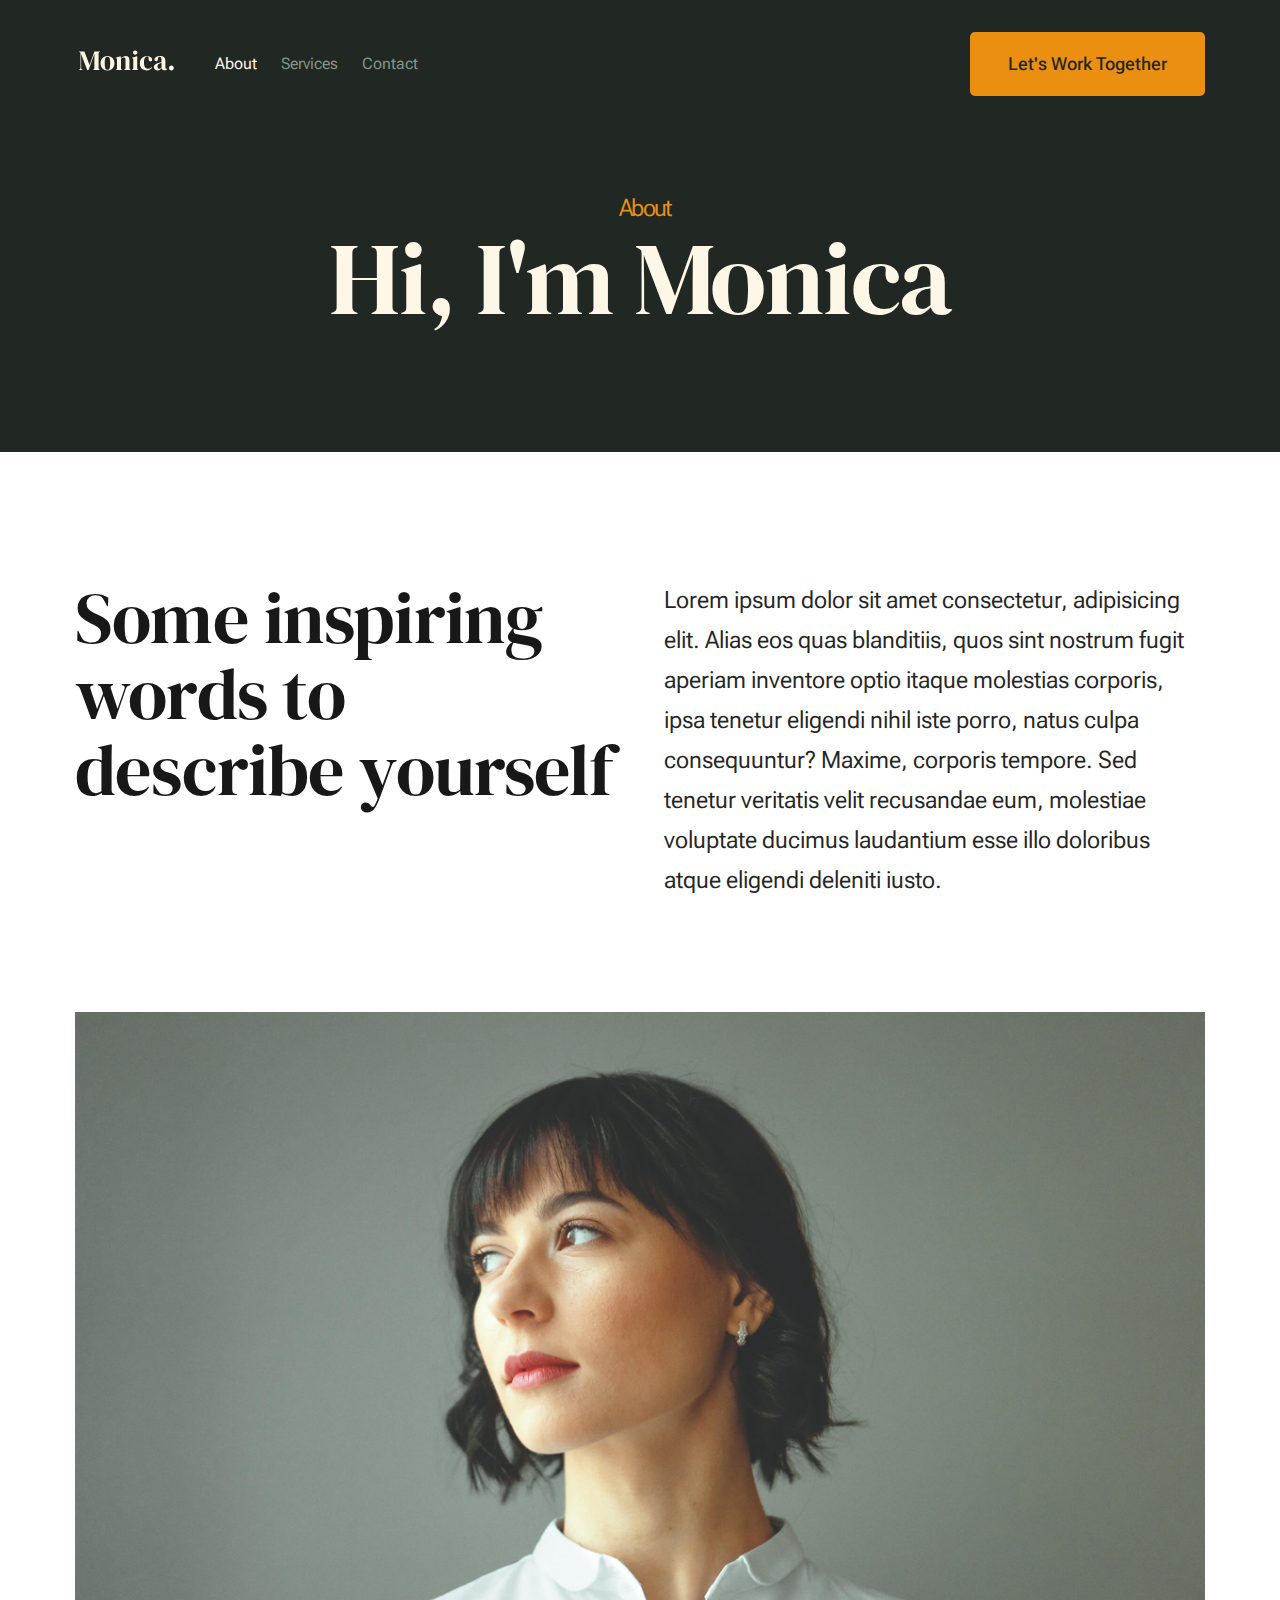
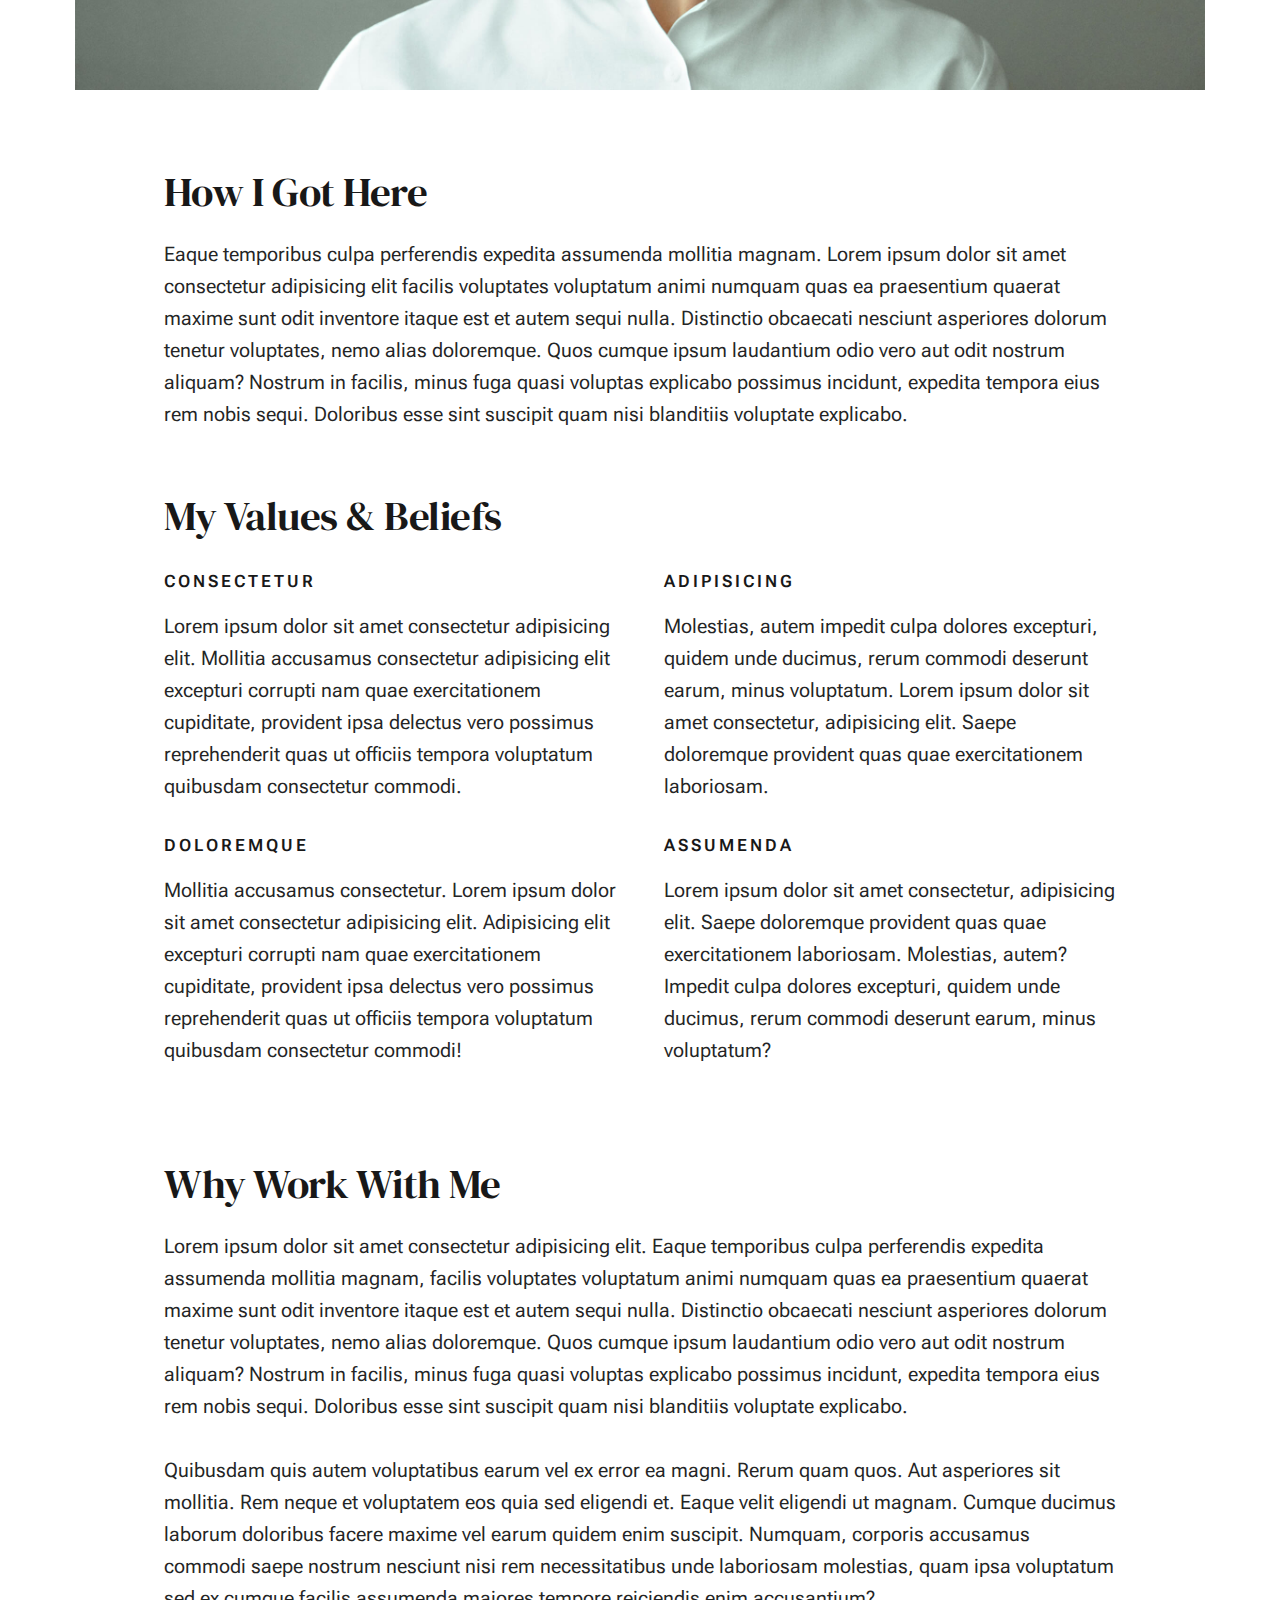
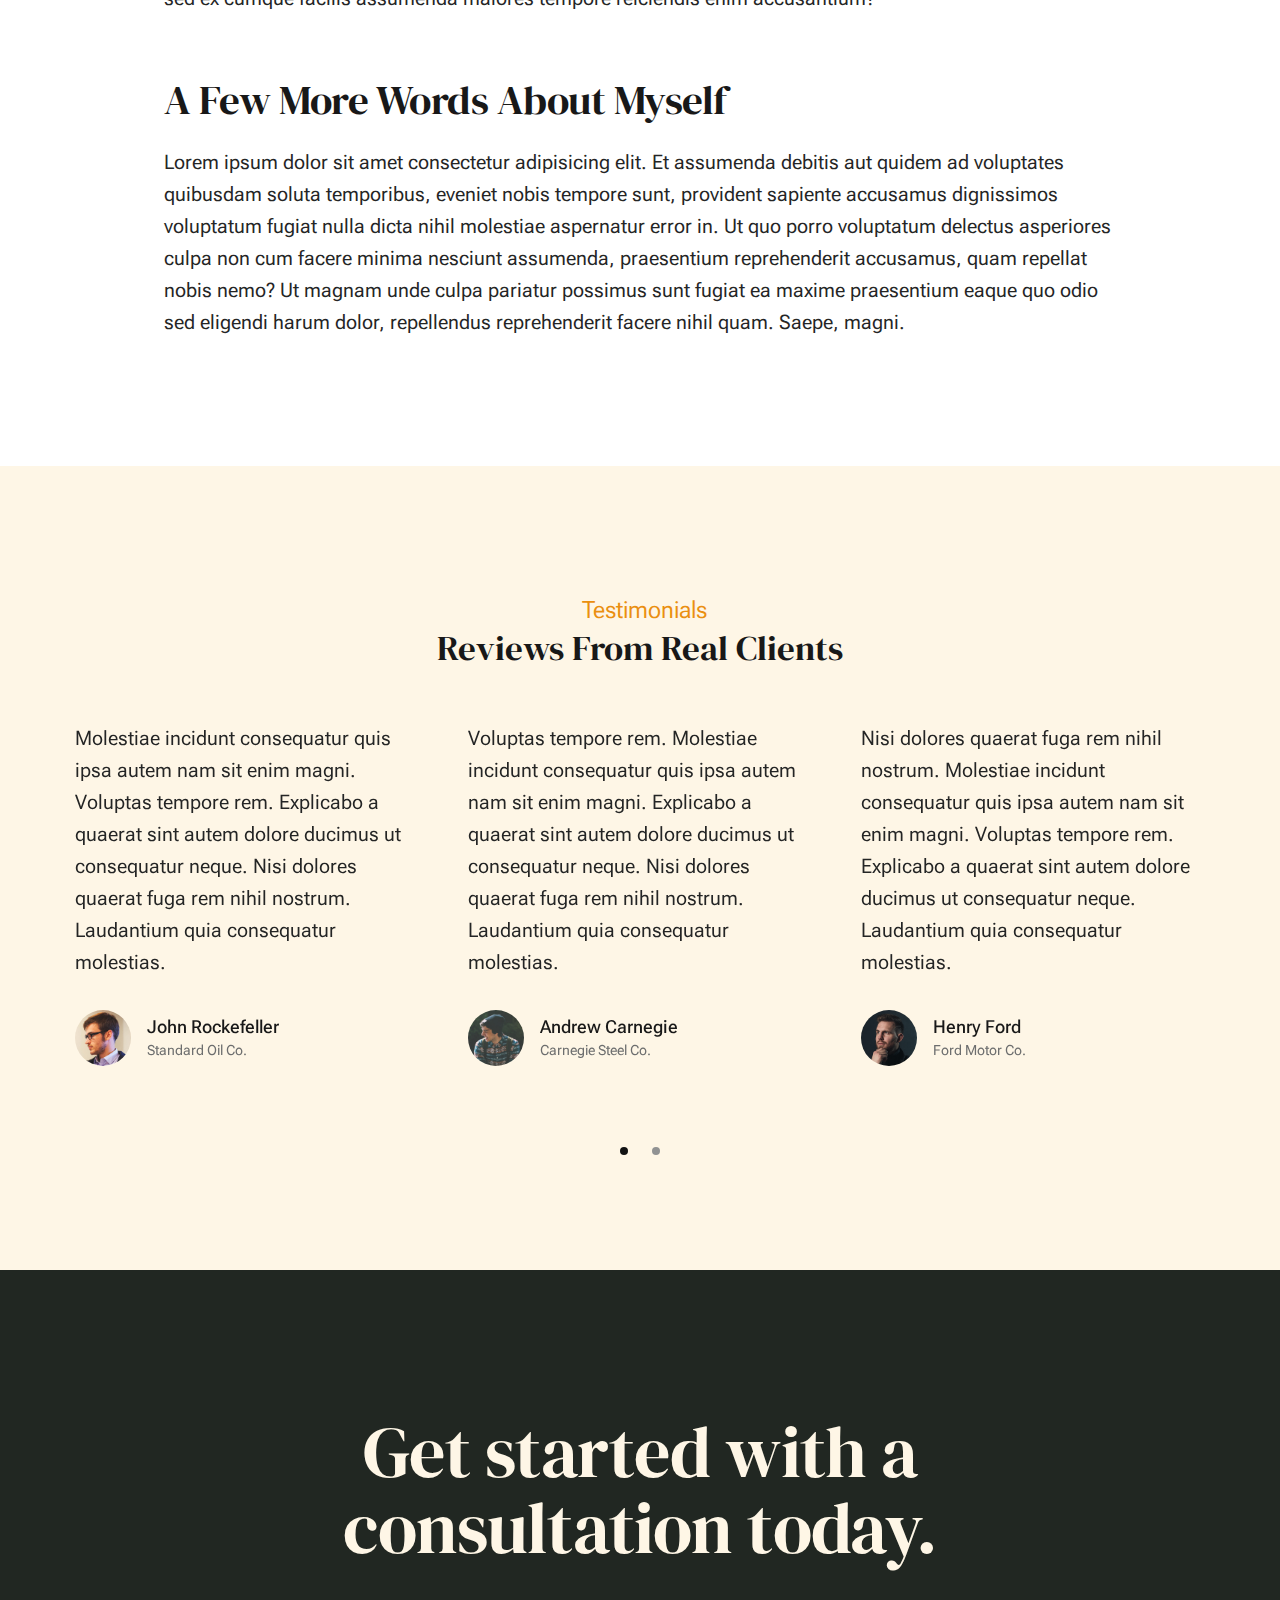
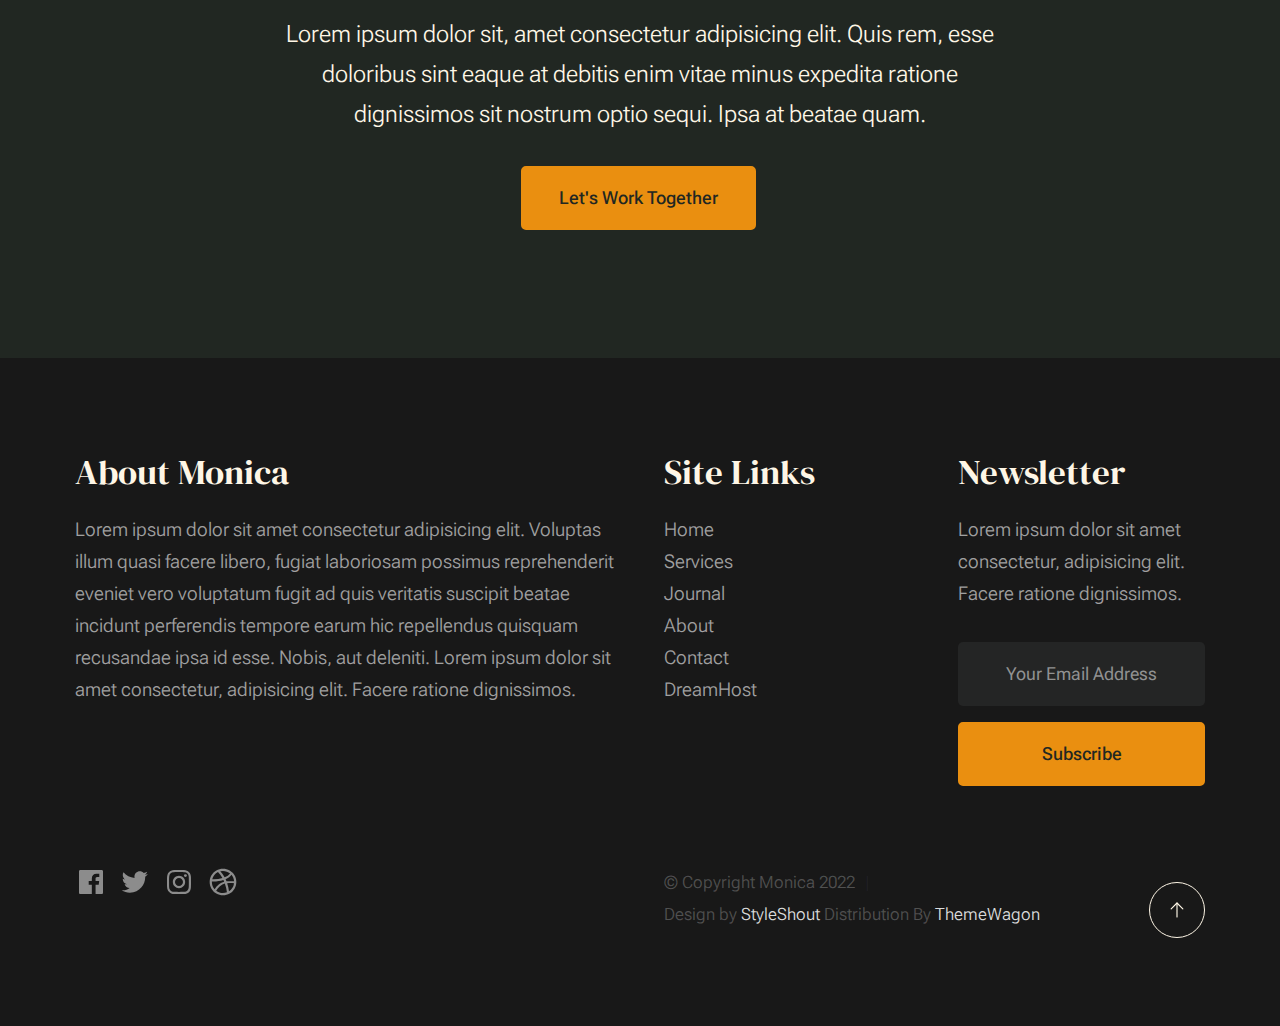
==== about.html @ 3db9b12f "first commit" ====
<!DOCTYPE html>
<html lang="en" class="no-js" >
<head>

    <!--- basic page needs
    ================================================== -->
    <meta charset="utf-8">
    <meta name="viewport" content="width=device-width, initial-scale=1">
    <title>About - Monica</title>

    <script>
        document.documentElement.classList.remove('no-js');
        document.documentElement.classList.add('js');
    </script>

    <!-- CSS
    ================================================== -->
    <link rel="stylesheet" href="css/vendor.css">
    <link rel="stylesheet" href="css/styles.css">

    <!-- favicons
    ================================================== -->
    <link rel="apple-touch-icon" sizes="180x180" href="apple-touch-icon.png">
    <link rel="icon" type="image/png" sizes="32x32" href="favicon-32x32.png">
    <link rel="icon" type="image/png" sizes="16x16" href="favicon-16x16.png">
    <link rel="manifest" href="site.webmanifest">

</head>


<body id="top">


    <!-- preloader
    ================================================== -->
    <div id="preloader">
        <div id="loader" class="dots-fade">
            <div></div>
            <div></div>
            <div></div>
        </div>
    </div>


    <!-- page wrap
    ================================================== -->
    <div id="page" class="s-pagewrap">


        <!-- # site header 
        ================================================== -->
        <header class="s-header">

            <div class="row s-header__inner width-sixteen-col">

                <div class="s-header__block">
                    <div class="s-header__logo">
                        <a class="logo" href="index.html">
                            <img src="images/logo.svg" alt="Homepage">
                        </a>
                    </div>

                    <a class="s-header__menu-toggle" href="#0"><span>Menu</span></a>
                </div> <!-- end s-header__block -->

                <nav class="s-header__nav">
    
                    <ul class="s-header__menu-links">
                        <li class="current"><a href="about.html">About</a></li>
                        <li><a href="services.html">Services</a></li>
                        <!-- <li><a href="blog.html">Journal</a></li> -->
                        <li><a href="contact.html">Contact</a></li>
                    </ul> <!-- s-header__menu-links -->

                    <div class="s-header__contact">
                        <a href="contact.html" class="btn btn--primary s-header__contact-btn">Let's Work Together</a>                        
                    </div> <!-- s-header__contact -->
    
                </nav> <!-- end s-header__nav -->

            </div> <!-- end s-header__inner -->

        </header> <!-- end s-header -->


        <!-- # site main content
        ================================================== -->
        <section id="content" class="s-content">

               <section class="s-pageheader pageheader">
                    <div class="row">
                        <div class="column xl-12">
                            <h1 class="page-title">
                                <span class="page-title__small-type text-pretitle">About</span>
                                Hi, I'm Monica
                            </h1>
                            
                        </div>
                    </div>
               </section> <!-- end pageheader --> 

               <section class="s-pagecontent pagecontent">

                    <div class="row pageintro">
                        <div class="column xl-6 lg-12">
                            <h2 class="text-display-title">Some inspiring words to describe yourself</h2>
                        </div>
                        <div class="column xl-6 lg-12 u-flexitem-x-right">
                            <p class="lead">
                            Lorem ipsum dolor sit amet consectetur, adipisicing elit. Alias eos quas blanditiis, quos sint nostrum fugit aperiam 
                            inventore optio itaque molestias corporis, ipsa tenetur eligendi nihil iste porro, natus culpa consequuntur? Maxime, 
                            corporis tempore. Sed tenetur veritatis velit recusandae eum, molestiae voluptate ducimus laudantium esse illo 
                            doloribus atque eligendi deleniti iusto. 
                            </p>
                        </div>                       
                    </div> <!-- end pageintro -->   
                    
                    <div class="row pagemedia">
                        <d class="column xl-12">
                            <figure class="page-media">                                
                                <img src="images/thumbs/about/about-1200.jpg" 
                                     srcset="images/thumbs/about/about-2400.jpg 2400w, 
                                             images/thumbs/about/about-1200.jpg 1200w, 
                                             images/thumbs/about/about-600.jpg 600w" sizes="(max-width: 2400px) 100vw, 2400px" alt="">
                            </figure>
                        </d>
                    </div> <!-- end pagemedia -->

                    <div class="row width-narrower pagemain">
                        <div class="column xl-12"> 

                            <h2>How I Got Here</h2>
                            <p>
                            Eaque temporibus culpa perferendis expedita assumenda mollitia magnam. Lorem ipsum dolor sit amet consectetur adipisicing elit
                            facilis voluptates voluptatum animi numquam quas ea praesentium quaerat maxime sunt odit inventore itaque est et autem sequi nulla. 
                            Distinctio obcaecati nesciunt asperiores dolorum tenetur voluptates, nemo alias doloremque. Quos cumque ipsum laudantium odio vero 
                            aut odit nostrum aliquam? Nostrum in facilis, minus fuga quasi voluptas explicabo possimus incidunt, expedita tempora eius rem nobis sequi. 
                            Doloribus esse sint suscipit quam nisi blanditiis voluptate explicabo.
                            </p>

                            <h2 class="u-add-bottom">My Values & Beliefs</h2>

                            <div class="grid-list-items list-items">
                                <div class="grid-list-items__item list-items__item u-remove-bottom">
                                    <div class="list-items__item-header">
                                        <h6 class="list-items__item-small-title">Consectetur</h6>
                                    </div>
                                    <p>
                                    Lorem ipsum dolor sit amet consectetur adipisicing elit. Mollitia accusamus consectetur adipisicing elit excepturi corrupti 
                                    nam quae exercitationem cupiditate, provident ipsa delectus vero possimus reprehenderit quas ut officiis tempora voluptatum 
                                    quibusdam consectetur commodi.
                                    </p>
                                </div>
                                <div class="grid-list-items__item list-items__item u-remove-bottom">
                                    <div class="list-items__item-header">
                                        <h6 class="list-items__item-small-title">Adipisicing</h6>
                                    </div>
                                    <p> 
                                    Molestias, autem impedit culpa dolores excepturi, quidem unde ducimus, rerum commodi deserunt earum, minus voluptatum.
                                    Lorem ipsum dolor sit amet consectetur, adipisicing elit. Saepe doloremque provident quas quae exercitationem laboriosam.
                                    </p>
                                </div>
                                <div class="grid-list-items__item list-items__item u-remove-bottom">
                                    <div class="list-items__item-header">
                                        <h6 class="list-items__item-small-title">Doloremque</h6>
                                    </div>
                                    <p>
                                    Mollitia accusamus consectetur. Lorem ipsum dolor sit amet consectetur adipisicing elit. Adipisicing elit excepturi corrupti 
                                    nam quae exercitationem cupiditate, provident ipsa delectus vero possimus reprehenderit quas ut officiis tempora voluptatum 
                                    quibusdam consectetur commodi!
                                    </p>
                                </div>
                                <div class="grid-list-items__item list-items__item u-remove-bottom">
                                    <div class="list-items__item-header">
                                        <h6 class="list-items__item-small-title">Assumenda</h6>
                                    </div>
                                    <p>
                                    Lorem ipsum dolor sit amet consectetur, adipisicing elit. Saepe doloremque provident quas quae exercitationem laboriosam. 
                                    Molestias, autem? Impedit culpa dolores excepturi, quidem unde ducimus, rerum commodi deserunt earum, minus voluptatum?
                                    </p>
                                </div>
                            </div> <!--grid-list-items -->

                            <h2>Why Work With Me</h2>
                            <p>
                            Lorem ipsum dolor sit amet consectetur adipisicing elit. Eaque temporibus culpa perferendis expedita assumenda mollitia magnam, 
                            facilis voluptates voluptatum animi numquam quas ea praesentium quaerat maxime sunt odit inventore itaque est et autem sequi nulla. 
                            Distinctio obcaecati nesciunt asperiores dolorum tenetur voluptates, nemo alias doloremque. Quos cumque ipsum laudantium odio vero aut 
                            odit nostrum aliquam? Nostrum in facilis, minus fuga quasi voluptas explicabo possimus incidunt, expedita tempora eius rem nobis sequi. 
                            Doloribus esse sint suscipit quam nisi blanditiis voluptate explicabo.
                            </p>

                            <p>
                            Quibusdam quis autem voluptatibus earum vel ex error ea magni. Rerum quam quos. Aut asperiores sit mollitia. Rem neque et voluptatem 
                            eos quia sed eligendi et. Eaque velit eligendi ut magnam. Cumque ducimus laborum doloribus facere maxime vel earum quidem enim suscipit. 
                            Numquam, corporis accusamus commodi saepe nostrum nesciunt nisi rem necessitatibus unde laboriosam molestias, quam ipsa voluptatum sed 
                            ex cumque facilis assumenda maiores tempore reiciendis enim accusantium?
                            </p>                   

                            <h2>A Few More Words About Myself</h2>
                            <p>
                            Lorem ipsum dolor sit amet consectetur adipisicing elit. Et assumenda debitis aut quidem ad voluptates quibusdam soluta temporibus, 
                            eveniet nobis tempore sunt, provident sapiente accusamus dignissimos voluptatum fugiat nulla dicta nihil molestiae aspernatur error in. 
                            Ut quo porro voluptatum delectus asperiores culpa non cum facere minima nesciunt assumenda, praesentium reprehenderit accusamus, quam 
                            repellat nobis nemo? Ut magnam unde culpa pariatur possimus sunt fugiat ea maxime praesentium eaque quo odio sed eligendi harum dolor, 
                            repellendus reprehenderit facere nihil quam. Saepe, magni.
                            </p>

                        </div> <!-- end grid-block-->
                    </div> <!-- end pagemain -->

               </section> <!-- pagecontent -->

               <section class="s-testimonials">

                    <div class="s-testimonials__header row row-x-center text-center">
                        <div class="column xl-8 lg-12">
        
                            <p class="text-pretitle">
                            Testimonials
                            </p>
                            <h3>
                            Reviews From Real Clients
                            </h3>                        
        
                        </div>
                    </div> <!--end s-testimonials__header -->

                    <div class="row s-testimonials__content">
                        <div class="column xl-12 testimonials">

                            <div class="swiper-container testimonials__slider page-slider">

                                <div class="swiper-wrapper">
                                    <div class="testimonials__slide swiper-slide">
                                        <p>
                                        Molestiae incidunt consequatur quis ipsa autem nam sit enim magni. Voluptas tempore rem. 
                                        Explicabo a quaerat sint autem dolore ducimus ut consequatur neque. Nisi dolores quaerat fuga rem nihil nostrum.
                                        Laudantium quia consequatur molestias.
                                        </p>
                                        <div class="testimonials__author">
                                            <img src="images/avatars/user-01.jpg" alt="Author image" class="testimonials__avatar">
                                            <cite class="testimonials__cite">
                                                <strong>John Rockefeller</strong>
                                                <span>Standard Oil Co.</span>
                                            </cite>
                                        </div>
                                    </div>
                                    <div class="testimonials__slide swiper-slide">
                                        <p>
                                        Voluptas tempore rem. Molestiae incidunt consequatur quis ipsa autem nam sit enim magni. 
                                        Explicabo a quaerat sint autem dolore ducimus ut consequatur neque. Nisi dolores quaerat fuga rem nihil nostrum.
                                        Laudantium quia consequatur molestias.
                                        </p>
                                        <div class="testimonials__author">
                                            <img src="images/avatars/user-04.jpg" alt="Author image" class="testimonials__avatar">
                                            <cite class="testimonials__cite">
                                                <strong>Andrew Carnegie</strong>
                                                <span>Carnegie Steel Co.</span>
                                            </cite>
                                        </div>
                                    </div>
                                    <div class="testimonials__slide swiper-slide">
                                        <p>
                                        Nisi dolores quaerat fuga rem nihil nostrum. Molestiae incidunt consequatur quis ipsa autem nam sit enim magni. 
                                        Voluptas tempore rem. Explicabo a quaerat sint autem dolore ducimus ut consequatur neque. 
                                        Laudantium quia consequatur molestias.
                                        </p>
                                        <div class="testimonials__author">
                                            <img src="images/avatars/user-06.jpg" alt="Author image" class="testimonials__avatar">
                                            <cite class="testimonials__cite">
                                                <strong>Henry Ford</strong>
                                                <span>Ford Motor Co.</span>
                                            </cite>
                                        </div>
                                    </div>
                                    <div class="testimonials__slide swiper-slide">
                                        <p>
                                        Molestiae incidunt consequatur quis ipsa autem nam sit enim magni. Voluptas tempore rem. 
                                        Explicabo a quaerat sint autem dolore ducimus ut consequatur neque. Nisi dolores quaerat fuga rem nihil nostrum.
                                        Laudantium quia consequatur molestias.
                                        </p>
                                        <div class="testimonials__author">
                                            <img src="images/avatars/user-02.jpg" alt="Author image" class="testimonials__avatar">
                                            <cite class="testimonials__cite">
                                                <strong>John Morgan</strong>
                                                <span>JP Morgan & Co.</span>
                                            </cite>
                                        </div>
                                    </div> 
                                </div> <!-- end swiper-wrapper --> 

                                <div class="swiper-pagination"></div>

                            </div> <!--end testimonials__slider --> 

                        </div> <!-- testimonials -->
                    </div> <!--end s-testimonials__content -->

               </section> <!-- end s-testimonials -->

        </section> <!-- s-content-->

        <!-- # cta
        ================================================== -->
        <section id="cta" class="s-cta">

            <div class="row row-x-center text-center">
                <div class="column xl-8 lg-12">

                    <div class="s-cta__content">
                        <h2 class="text-display-title">
                        Get started with a consultation today.
                        </h2>
                        <p class="lead">
                        Lorem ipsum dolor sit, amet consectetur adipisicing elit. Quis rem, esse doloribus sint eaque at debitis enim vitae minus expedita ratione dignissimos sit nostrum optio sequi. Ipsa at beatae quam.
                        </p>
                        <a href="contact.html" class="btn btn--primary">Let's Work Together</a>
                    </div>

                </div>
            </div>

        </section> <!-- end s-cta -->


        <!-- # footer 
        ================================================== -->
        <footer class="s-footer">
            <div class="row s-footer__content">
                <div class="column xl-6 lg-6 md-12 s-footer__block s-footer__about">                    
                    <h3>About Monica</h3>
                    <p>
                    Lorem ipsum dolor sit amet consectetur adipisicing elit. Voluptas illum quasi facere libero, 
                    fugiat laboriosam possimus reprehenderit eveniet vero voluptatum fugit ad quis veritatis suscipit beatae 
                    incidunt perferendis tempore earum hic repellendus quisquam recusandae ipsa id esse. Nobis, aut deleniti.
                    Lorem ipsum dolor sit amet consectetur, adipisicing elit. Facere ratione dignissimos.
                    </p>               
                </div>                
                <div class="column xl-3 lg-6 md-12 s-footer__block s-footer__site-links">
                    <h3>Site Links</h3>
                    <ul class="link-list">
                        <li><a href="index.html">Home</a></li>
                        <li><a href="services.html">Services</a></li>
                        <li><a href="blog.html">Journal</a></li>
                        <li><a href="about.html">About</a></li>
                        <li><a href="contact.html">Contact</a></li>
                        <li><a href="https://www.dreamhost.com/r.cgi?287326">DreamHost</a></li>
                    </ul>
                </div>
                <div class="column xl-3 lg-6 md-12 tab-12 s-footer__block s-footer__newsletter">
                    <h3>Newsletter</h3>

                    <p>
                    Lorem ipsum dolor sit amet consectetur, adipisicing elit. Facere ratione dignissimos.
                    </p>

                    <div class="subscribe-form">
                        <form id="mc-form" class="mc-form">
                            <input type="email" name="EMAIL" id="mce-EMAIL" class="u-fullwidth text-center" placeholder="Your Email Address" title="The domain portion of the email address is invalid (the portion after the @)." pattern="^([^\x00-\x20\x22\x28\x29\x2c\x2e\x3a-\x3c\x3e\x40\x5b-\x5d\x7f-\xff]+|\x22([^\x0d\x22\x5c\x80-\xff]|\x5c[\x00-\x7f])*\x22)(\x2e([^\x00-\x20\x22\x28\x29\x2c\x2e\x3a-\x3c\x3e\x40\x5b-\x5d\x7f-\xff]+|\x22([^\x0d\x22\x5c\x80-\xff]|\x5c[\x00-\x7f])*\x22))*\x40([^\x00-\x20\x22\x28\x29\x2c\x2e\x3a-\x3c\x3e\x40\x5b-\x5d\x7f-\xff]+|\x5b([^\x0d\x5b-\x5d\x80-\xff]|\x5c[\x00-\x7f])*\x5d)(\x2e([^\x00-\x20\x22\x28\x29\x2c\x2e\x3a-\x3c\x3e\x40\x5b-\x5d\x7f-\xff]+|\x5b([^\x0d\x5b-\x5d\x80-\xff]|\x5c[\x00-\x7f])*\x5d))*(\.\w{2,})+$" required>
                            <input type="submit" name="subscribe" value="Subscribe" class="btn btn--primary btn--small u-fullwidth">
                            <!-- <div style="position: absolute; left: -5000px;" aria-hidden="true"><input type="text" name="b_cdb7b577e41181934ed6a6a44_9a91cfe7b3" tabindex="-1" value=""></div> -->
                            <div class="mc-status"></div>
                        </form>
                    </div>
                </div>
            </div>    
            
            <div class="row s-footer__bottom">
                <div class="column xl-6 lg-12">
                    <ul class="s-footer__social social-list">
                        <li>
                            <a href="#0">
                                <svg xmlns="http://www.w3.org/2000/svg" width="24" height="24" viewBox="0 0 24 24" style="fill:rgba(0, 0, 0, 1);transform:;-ms-filter:"><path d="M20,3H4C3.447,3,3,3.448,3,4v16c0,0.552,0.447,1,1,1h8.615v-6.96h-2.338v-2.725h2.338v-2c0-2.325,1.42-3.592,3.5-3.592 c0.699-0.002,1.399,0.034,2.095,0.107v2.42h-1.435c-1.128,0-1.348,0.538-1.348,1.325v1.735h2.697l-0.35,2.725h-2.348V21H20 c0.553,0,1-0.448,1-1V4C21,3.448,20.553,3,20,3z"></path></svg>
                                <span class="u-screen-reader-text">Facebook</span>
                            </a>
                        </li>
                        <li>
                            <a href="#0">
                                <svg xmlns="http://www.w3.org/2000/svg" width="24" height="24" viewBox="0 0 24 24" style="fill:rgba(0, 0, 0, 1);transform:;-ms-filter:"><path d="M19.633,7.997c0.013,0.175,0.013,0.349,0.013,0.523c0,5.325-4.053,11.461-11.46,11.461c-2.282,0-4.402-0.661-6.186-1.809 c0.324,0.037,0.636,0.05,0.973,0.05c1.883,0,3.616-0.636,5.001-1.721c-1.771-0.037-3.255-1.197-3.767-2.793 c0.249,0.037,0.499,0.062,0.761,0.062c0.361,0,0.724-0.05,1.061-0.137c-1.847-0.374-3.23-1.995-3.23-3.953v-0.05 c0.537,0.299,1.16,0.486,1.82,0.511C3.534,9.419,2.823,8.184,2.823,6.787c0-0.748,0.199-1.434,0.548-2.032 c1.983,2.443,4.964,4.04,8.306,4.215c-0.062-0.3-0.1-0.611-0.1-0.923c0-2.22,1.796-4.028,4.028-4.028 c1.16,0,2.207,0.486,2.943,1.272c0.91-0.175,1.782-0.512,2.556-0.973c-0.299,0.935-0.936,1.721-1.771,2.22 c0.811-0.088,1.597-0.312,2.319-0.624C21.104,6.712,20.419,7.423,19.633,7.997z"></path></svg>
                                <span class="u-screen-reader-text">Twitter</span>
                            </a>
                        </li>
                        <li>
                            <a href="#0">
                                <svg xmlns="http://www.w3.org/2000/svg" width="24" height="24" viewBox="0 0 24 24" style="fill:rgba(0, 0, 0, 1);transform:;-ms-filter:"><path d="M11.999,7.377c-2.554,0-4.623,2.07-4.623,4.623c0,2.554,2.069,4.624,4.623,4.624c2.552,0,4.623-2.07,4.623-4.624 C16.622,9.447,14.551,7.377,11.999,7.377L11.999,7.377z M11.999,15.004c-1.659,0-3.004-1.345-3.004-3.003 c0-1.659,1.345-3.003,3.004-3.003s3.002,1.344,3.002,3.003C15.001,13.659,13.658,15.004,11.999,15.004L11.999,15.004z"></path><circle cx="16.806" cy="7.207" r="1.078"></circle><path d="M20.533,6.111c-0.469-1.209-1.424-2.165-2.633-2.632c-0.699-0.263-1.438-0.404-2.186-0.42 c-0.963-0.042-1.268-0.054-3.71-0.054s-2.755,0-3.71,0.054C7.548,3.074,6.809,3.215,6.11,3.479C4.9,3.946,3.945,4.902,3.477,6.111 c-0.263,0.7-0.404,1.438-0.419,2.186c-0.043,0.962-0.056,1.267-0.056,3.71c0,2.442,0,2.753,0.056,3.71 c0.015,0.748,0.156,1.486,0.419,2.187c0.469,1.208,1.424,2.164,2.634,2.632c0.696,0.272,1.435,0.426,2.185,0.45 c0.963,0.042,1.268,0.055,3.71,0.055s2.755,0,3.71-0.055c0.747-0.015,1.486-0.157,2.186-0.419c1.209-0.469,2.164-1.424,2.633-2.633 c0.263-0.7,0.404-1.438,0.419-2.186c0.043-0.962,0.056-1.267,0.056-3.71s0-2.753-0.056-3.71C20.941,7.57,20.801,6.819,20.533,6.111z M19.315,15.643c-0.007,0.576-0.111,1.147-0.311,1.688c-0.305,0.787-0.926,1.409-1.712,1.711c-0.535,0.199-1.099,0.303-1.67,0.311 c-0.95,0.044-1.218,0.055-3.654,0.055c-2.438,0-2.687,0-3.655-0.055c-0.569-0.007-1.135-0.112-1.669-0.311 c-0.789-0.301-1.414-0.923-1.719-1.711c-0.196-0.534-0.302-1.099-0.311-1.669c-0.043-0.95-0.053-1.218-0.053-3.654 c0-2.437,0-2.686,0.053-3.655c0.007-0.576,0.111-1.146,0.311-1.687c0.305-0.789,0.93-1.41,1.719-1.712 c0.534-0.198,1.1-0.303,1.669-0.311c0.951-0.043,1.218-0.055,3.655-0.055c2.437,0,2.687,0,3.654,0.055 c0.571,0.007,1.135,0.112,1.67,0.311c0.786,0.303,1.407,0.925,1.712,1.712c0.196,0.534,0.302,1.099,0.311,1.669 c0.043,0.951,0.054,1.218,0.054,3.655c0,2.436,0,2.698-0.043,3.654H19.315z"></path></svg>
                                <span class="u-screen-reader-text">Instagram</span>
                            </a>
                        </li>
                        <li>
                            <a href="#0">
                                <svg xmlns="http://www.w3.org/2000/svg" width="24" height="24" viewBox="0 0 24 24" style="fill: rgba(0, 0, 0, 1);transform: ;msFilter:;"><path d="M20.66 6.98a9.932 9.932 0 0 0-3.641-3.64C15.486 2.447 13.813 2 12 2s-3.486.447-5.02 1.34c-1.533.893-2.747 2.107-3.64 3.64S2 10.187 2 12s.446 3.487 1.34 5.02a9.924 9.924 0 0 0 3.641 3.64C8.514 21.553 10.187 22 12 22s3.486-.447 5.02-1.34a9.932 9.932 0 0 0 3.641-3.64C21.554 15.487 22 13.813 22 12s-.446-3.487-1.34-5.02zM12 3.66c2 0 3.772.64 5.32 1.919-.92 1.174-2.286 2.14-4.1 2.9-1.002-1.813-2.088-3.327-3.261-4.54A7.715 7.715 0 0 1 12 3.66zM5.51 6.8a8.116 8.116 0 0 1 2.711-2.22c1.212 1.201 2.325 2.7 3.34 4.5-2 .6-4.114.9-6.341.9-.573 0-1.006-.013-1.3-.04A8.549 8.549 0 0 1 5.51 6.8zM3.66 12c0-.054.003-.12.01-.2.007-.08.01-.146.01-.2.254.014.641.02 1.161.02 2.666 0 5.146-.367 7.439-1.1.187.373.381.793.58 1.26-1.32.293-2.674 1.006-4.061 2.14S6.4 16.247 5.76 17.5c-1.4-1.587-2.1-3.42-2.1-5.5zM12 20.34c-1.894 0-3.594-.587-5.101-1.759.601-1.187 1.524-2.322 2.771-3.401 1.246-1.08 2.483-1.753 3.71-2.02a29.441 29.441 0 0 1 1.56 6.62 8.166 8.166 0 0 1-2.94.56zm7.08-3.96a8.351 8.351 0 0 1-2.58 2.621c-.24-2.08-.7-4.107-1.379-6.081.932-.066 1.765-.1 2.5-.1.799 0 1.686.034 2.659.1a8.098 8.098 0 0 1-1.2 3.46zm-1.24-5c-1.16 0-2.233.047-3.22.14a27.053 27.053 0 0 0-.68-1.62c2.066-.906 3.532-2.006 4.399-3.3 1.2 1.414 1.854 3.027 1.96 4.84-.812-.04-1.632-.06-2.459-.06z"></path></svg>
                                <span class="u-screen-reader-text">Dribbble</span>
                            </a>
                        </li>
                    </ul> <!-- end s-footer__social -->
                </div>
                <div class="column xl-6 lg-12">
                    <p class="ss-copyright">
                        <span>© Copyright Monica 2022</span> 
                        <span>Design by <a href="https://www.styleshout.com/">StyleShout</a> Distribution By <a href="https://themewagon.com">ThemeWagon</a></span>
                    </p>
                </div>

                <div class="ss-go-top">
                    <a class="smoothscroll" title="Back to Top" href="#top">
                        <svg xmlns="http://www.w3.org/2000/svg" viewBox="0 0 24 24" width="36" height="36" fill="none" stroke="#ffffff" stroke-width="1" stroke-linecap="round" stroke-linejoin="round">&lt;!--!  Atomicons Free 1.00 by @atisalab License - https://atomicons.com/license/ (Icons: CC BY 4.0) Copyright 2021 Atomicons --&gt;<polyline points="17 11 12 6 7 11"></polyline><line x1="12" y1="18" x2="12" y2="6"></line></svg>
                    </a>
                </div> <!-- end ss-go-top -->
            </div>
            
        </footer> <!-- end s-footer -->

    </div> <!-- end page-wrap -->

    <!-- Java Script
    ================================================== -->
    <script src="js/plugins.js"></script>
    <script src="js/main.js"></script>

</body>
</html>
---- css/vendor.css ----
/* ===================================================================
 * Monica Third-party Stylesheets
 * Template Ver. 1.0.0
 * 12-13-2022
 * -------------------------------------------------------------------
 *
 * TOC:
 * # PrismJS
 * # Swiper
 *
 * ------------------------------------------------------------------- */


/* ===================================================================
 * # PrismJS 1.20.0
 *   https://prismjs.com/download.html#themes=prism-okaidia&languages=markup+css+clike+javascript+markup-templating+php 
 *   
 *   okaidia theme for JavaScript, CSS and HTML
 *   Loosely based on Monokai textmate theme by http://www.monokai.nl/
 *   @author ocodia
 * ------------------------------------------------------------------- */
code[class*=language-],
pre[class*=language-] {
  color          : #f8f8f2;
  background     : none;
  text-shadow    : 0 1px rgba(0, 0, 0, 0.3);
  font-family    : var(--font-mono);
  font-size      : calc(var(--text-size) * 0.9444);
  text-align     : left;
  white-space    : pre;
  word-spacing   : normal;
  word-break     : normal;
  word-wrap      : normal;
  line-height    : var(--vspace-1);
  -moz-tab-size  : 4;
  -o-tab-size    : 4;
  tab-size       : 4;
  -webkit-hyphens: none;
  -ms-hyphens    : none;
  hyphens        : none;
}

/* Code blocks */
pre[class*=language-] {
  padding : var(--vspace-0_5) 0 var(--vspace-1);
  margin  : var(--vspace-1) 0;
  overflow: auto;
}

:not(pre)>code[class*=language-],
pre[class*=language-] {
  background: #272822;
}

/* Inline code */
:not(pre)>code[class*=language-] {
  padding    : 0.1em;
  white-space: normal;
}

.token.comment,
.token.prolog,
.token.doctype,
.token.cdata {
  color: slategray;
}

.token.punctuation {
  color: #f8f8f2;
}

.token.namespace {
  opacity: 0.7;
}

.token.property,
.token.tag,
.token.constant,
.token.symbol,
.token.deleted {
  color: #f92672;
}

.token.boolean,
.token.number {
  color: #ae81ff;
}

.token.selector,
.token.attr-name,
.token.string,
.token.char,
.token.builtin,
.token.inserted {
  color: #a6e22e;
}

.token.operator,
.token.entity,
.token.url,
.language-css .token.string,
.style .token.string,
.token.variable {
  color: #f8f8f2;
}

.token.atrule,
.token.attr-value,
.token.function,
.token.class-name {
  color: #e6db74;
}

.token.keyword {
  color: #66d9ef;
}

.token.regex,
.token.important {
  color: #fd971f;
}

.token.important,
.token.bold {
  font-weight: bold;
}

.token.italic {
  font-style: italic;
}

.token.entity {
  cursor: help;
}



/* ===================================================================
 * # Swiper 6.4.5
 *   Most modern mobile touch slider and framework with hardware accelerated transitions
 *   https://swiperjs.com
 *
 *   Copyright 2014-2020 Vladimir Kharlampidi
 *
 *   Released under the MIT License
 *
 *   Released on: December 18, 2020
 * ------------------------------------------------------------------- */
@font-face {
  font-family: "swiper-icons";
  src        : url("data:application/font-woff;charset=utf-8;base64, [base64]//wADZ2x5ZgAAAywAAADMAAAD2MHtryVoZWFkAAABbAAAADAAAAA2E2+eoWhoZWEAAAGcAAAAHwAAACQC9gDzaG10eAAAAigAAAAZAAAArgJkABFsb2NhAAAC0AAAAFoAAABaFQAUGG1heHAAAAG8AAAAHwAAACAAcABAbmFtZQAAA/gAAAE5AAACXvFdBwlwb3N0AAAFNAAAAGIAAACE5s74hXjaY2BkYGAAYpf5Hu/j+W2+MnAzMYDAzaX6QjD6/4//Bxj5GA8AuRwMYGkAPywL13jaY2BkYGA88P8Agx4j+/8fQDYfA1AEBWgDAIB2BOoAeNpjYGRgYNBh4GdgYgABEMnIABJzYNADCQAACWgAsQB42mNgYfzCOIGBlYGB0YcxjYGBwR1Kf2WQZGhhYGBiYGVmgAFGBiQQkOaawtDAoMBQxXjg/wEGPcYDDA4wNUA2CCgwsAAAO4EL6gAAeNpj2M0gyAACqxgGNWBkZ2D4/wMA+xkDdgAAAHjaY2BgYGaAYBkGRgYQiAHyGMF8FgYHIM3DwMHABGQrMOgyWDLEM1T9/w8UBfEMgLzE////P/5//f/V/xv+r4eaAAeMbAxwIUYmIMHEgKYAYjUcsDAwsLKxc3BycfPw8jEQA/[base64]/uznmfPFBNODM2K7MTQ45YEAZqGP81AmGGcF3iPqOop0r1SPTaTbVkfUe4HXj97wYE+yNwWYxwWu4v1ugWHgo3S1XdZEVqWM7ET0cfnLGxWfkgR42o2PvWrDMBSFj/IHLaF0zKjRgdiVMwScNRAoWUoH78Y2icB/yIY09An6AH2Bdu/UB+yxopYshQiEvnvu0dURgDt8QeC8PDw7Fpji3fEA4z/PEJ6YOB5hKh4dj3EvXhxPqH/SKUY3rJ7srZ4FZnh1PMAtPhwP6fl2PMJMPDgeQ4rY8YT6Gzao0eAEA409DuggmTnFnOcSCiEiLMgxCiTI6Cq5DZUd3Qmp10vO0LaLTd2cjN4fOumlc7lUYbSQcZFkutRG7g6JKZKy0RmdLY680CDnEJ+UMkpFFe1RN7nxdVpXrC4aTtnaurOnYercZg2YVmLN/d/gczfEimrE/fs/bOuq29Zmn8tloORaXgZgGa78yO9/cnXm2BpaGvq25Dv9S4E9+5SIc9PqupJKhYFSSl47+Qcr1mYNAAAAeNptw0cKwkAAAMDZJA8Q7OUJvkLsPfZ6zFVERPy8qHh2YER+3i/BP83vIBLLySsoKimrqKqpa2hp6+jq6RsYGhmbmJqZSy0sraxtbO3sHRydnEMU4uR6yx7JJXveP7WrDycAAAAAAAH//wACeNpjYGRgYOABYhkgZgJCZgZNBkYGLQZtIJsFLMYAAAw3ALgAeNolizEKgDAQBCchRbC2sFER0YD6qVQiBCv/H9ezGI6Z5XBAw8CBK/m5iQQVauVbXLnOrMZv2oLdKFa8Pjuru2hJzGabmOSLzNMzvutpB3N42mNgZGBg4GKQYzBhYMxJLMlj4GBgAYow/P/PAJJhLM6sSoWKfWCAAwDAjgbRAAB42mNgYGBkAIIbCZo5IPrmUn0hGA0AO8EFTQAA") format("woff");
  font-weight: 400;
  font-style : normal;
}

:root {
  --swiper-theme-color: #007aff;
}

.swiper-container {
  margin-left : auto;
  margin-right: auto;
  position    : relative;
  overflow    : hidden;
  list-style  : none;
  padding     : 0;
  /* Fix of Webkit flickering */
  z-index     : 1;
}

.swiper-container-vertical>.swiper-wrapper {
  flex-direction: column;
}

.swiper-wrapper {
  position           : relative;
  width              : 100%;
  height             : 100%;
  z-index            : 1;
  display            : flex;
  transition-property: transform;
  box-sizing         : content-box;
}

.swiper-container-android .swiper-slide,
.swiper-wrapper {
  transform: translate3d(0px, 0, 0);
}

.swiper-container-multirow>.swiper-wrapper {
  flex-wrap: wrap;
}

.swiper-container-multirow-column>.swiper-wrapper {
  flex-wrap     : wrap;
  flex-direction: column;
}

.swiper-container-free-mode>.swiper-wrapper {
  transition-timing-function: ease-out;
  margin                    : 0 auto;
}

.swiper-slide {
  flex-shrink        : 0;
  width              : 100%;
  height             : 100%;
  position           : relative;
  transition-property: transform;
}

.swiper-slide-invisible-blank {
  visibility: hidden;
}

/* Auto Height */
.swiper-container-autoheight,
.swiper-container-autoheight .swiper-slide {
  height: auto;
}

.swiper-container-autoheight .swiper-wrapper {
  align-items        : flex-start;
  transition-property: transform, height;
}

/* 3D Effects */
.swiper-container-3d {
  perspective: 1200px;
}

.swiper-container-3d .swiper-wrapper,
.swiper-container-3d .swiper-slide,
.swiper-container-3d .swiper-slide-shadow-left,
.swiper-container-3d .swiper-slide-shadow-right,
.swiper-container-3d .swiper-slide-shadow-top,
.swiper-container-3d .swiper-slide-shadow-bottom,
.swiper-container-3d .swiper-cube-shadow {
  transform-style: preserve-3d;
}

.swiper-container-3d .swiper-slide-shadow-left,
.swiper-container-3d .swiper-slide-shadow-right,
.swiper-container-3d .swiper-slide-shadow-top,
.swiper-container-3d .swiper-slide-shadow-bottom {
  position      : absolute;
  left          : 0;
  top           : 0;
  width         : 100%;
  height        : 100%;
  pointer-events: none;
  z-index       : 10;
}

.swiper-container-3d .swiper-slide-shadow-left {
  background-image: linear-gradient(to left, rgba(0, 0, 0, 0.5), rgba(0, 0, 0, 0));
}

.swiper-container-3d .swiper-slide-shadow-right {
  background-image: linear-gradient(to right, rgba(0, 0, 0, 0.5), rgba(0, 0, 0, 0));
}

.swiper-container-3d .swiper-slide-shadow-top {
  background-image: linear-gradient(to top, rgba(0, 0, 0, 0.5), rgba(0, 0, 0, 0));
}

.swiper-container-3d .swiper-slide-shadow-bottom {
  background-image: linear-gradient(to bottom, rgba(0, 0, 0, 0.5), rgba(0, 0, 0, 0));
}

/* CSS Mode */
.swiper-container-css-mode>.swiper-wrapper {
  overflow          : auto;
  scrollbar-width   : none;
  /* For Firefox */
  -ms-overflow-style: none;
  /* For Internet Explorer and Edge */
}

.swiper-container-css-mode>.swiper-wrapper::-webkit-scrollbar {
  display: none;
}

.swiper-container-css-mode>.swiper-wrapper>.swiper-slide {
  scroll-snap-align: start start;
}

.swiper-container-horizontal.swiper-container-css-mode>.swiper-wrapper {
  -ms-scroll-snap-type: x mandatory;
  scroll-snap-type    : x mandatory;
}

.swiper-container-vertical.swiper-container-css-mode>.swiper-wrapper {
  -ms-scroll-snap-type: y mandatory;
  scroll-snap-type    : y mandatory;
}

:root {
  --swiper-navigation-size   : 44px;
  /*
    --swiper-navigation-color: var(--swiper-theme-color);
    */
}

.swiper-button-prev,
.swiper-button-next {
  position       : absolute;
  top            : 50%;
  width          : calc(var(--swiper-navigation-size) / 44 * 27);
  height         : var(--swiper-navigation-size);
  margin-top     : calc(-1 * var(--swiper-navigation-size) / 2);
  z-index        : 10;
  cursor         : pointer;
  display        : flex;
  align-items    : center;
  justify-content: center;
  color          : var(--swiper-navigation-color, var(--swiper-theme-color));
}

.swiper-button-prev.swiper-button-disabled,
.swiper-button-next.swiper-button-disabled {
  opacity       : 0.35;
  cursor        : auto;
  pointer-events: none;
}

.swiper-button-prev:after,
.swiper-button-next:after {
  font-family   : swiper-icons;
  font-size     : var(--swiper-navigation-size);
  text-transform: none !important;
  letter-spacing: 0;
  text-transform: none;
  font-variant  : initial;
  line-height   : 1;
}

.swiper-button-prev,
.swiper-container-rtl .swiper-button-next {
  left : 10px;
  right: auto;
}

.swiper-button-prev:after,
.swiper-container-rtl .swiper-button-next:after {
  content: "prev";
}

.swiper-button-next,
.swiper-container-rtl .swiper-button-prev {
  right: 10px;
  left : auto;
}

.swiper-button-next:after,
.swiper-container-rtl .swiper-button-prev:after {
  content: "next";
}

.swiper-button-prev.swiper-button-white,
.swiper-button-next.swiper-button-white {
  --swiper-navigation-color: #ffffff;
}

.swiper-button-prev.swiper-button-black,
.swiper-button-next.swiper-button-black {
  --swiper-navigation-color: #000000;
}

.swiper-button-lock {
  display: none;
}

:root {
  /*
    --swiper-pagination-color: var(--swiper-theme-color);
    */
}

.swiper-pagination {
  position  : absolute;
  text-align: center;
  transition: 300ms opacity;
  transform : translate3d(0, 0, 0);
  z-index   : 10;
}

.swiper-pagination.swiper-pagination-hidden {
  opacity: 0;
}

/* Common Styles */
.swiper-pagination-fraction,
.swiper-pagination-custom,
.swiper-container-horizontal>.swiper-pagination-bullets {
  bottom: 10px;
  left  : 0;
  width : 100%;
}

/* Bullets */
.swiper-pagination-bullets-dynamic {
  overflow : hidden;
  font-size: 0;
}

.swiper-pagination-bullets-dynamic .swiper-pagination-bullet {
  transform: scale(0.33);
  position : relative;
}

.swiper-pagination-bullets-dynamic .swiper-pagination-bullet-active {
  transform: scale(1);
}

.swiper-pagination-bullets-dynamic .swiper-pagination-bullet-active-main {
  transform: scale(1);
}

.swiper-pagination-bullets-dynamic .swiper-pagination-bullet-active-prev {
  transform: scale(0.66);
}

.swiper-pagination-bullets-dynamic .swiper-pagination-bullet-active-prev-prev {
  transform: scale(0.33);
}

.swiper-pagination-bullets-dynamic .swiper-pagination-bullet-active-next {
  transform: scale(0.66);
}

.swiper-pagination-bullets-dynamic .swiper-pagination-bullet-active-next-next {
  transform: scale(0.33);
}

.swiper-pagination-bullet {
  width        : 8px;
  height       : 8px;
  display      : inline-block;
  border-radius: 100%;
  background   : #000;
  opacity      : 0.2;
}

button.swiper-pagination-bullet {
  border            : none;
  margin            : 0;
  padding           : 0;
  box-shadow        : none;
  -webkit-appearance: none;
  -moz-appearance   : none;
  appearance        : none;
}

.swiper-pagination-clickable .swiper-pagination-bullet {
  cursor: pointer;
}

.swiper-pagination-bullet-active {
  opacity   : 1;
  background: var(--swiper-pagination-color, var(--swiper-theme-color));
}

.swiper-container-vertical>.swiper-pagination-bullets {
  right    : 10px;
  top      : 50%;
  transform: translate3d(0px, -50%, 0);
}

.swiper-container-vertical>.swiper-pagination-bullets .swiper-pagination-bullet {
  margin : 6px 0;
  display: block;
}

.swiper-container-vertical>.swiper-pagination-bullets.swiper-pagination-bullets-dynamic {
  top      : 50%;
  transform: translateY(-50%);
  width    : 8px;
}

.swiper-container-vertical>.swiper-pagination-bullets.swiper-pagination-bullets-dynamic .swiper-pagination-bullet {
  display   : inline-block;
  transition: 200ms transform, 200ms top;
}

.swiper-container-horizontal>.swiper-pagination-bullets .swiper-pagination-bullet {
  margin: 0 4px;
}

.swiper-container-horizontal>.swiper-pagination-bullets.swiper-pagination-bullets-dynamic {
  left       : 50%;
  transform  : translateX(-50%);
  white-space: nowrap;
}

.swiper-container-horizontal>.swiper-pagination-bullets.swiper-pagination-bullets-dynamic .swiper-pagination-bullet {
  transition: 200ms transform, 200ms left;
}

.swiper-container-horizontal.swiper-container-rtl>.swiper-pagination-bullets-dynamic .swiper-pagination-bullet {
  transition: 200ms transform, 200ms right;
}

/* Progress */
.swiper-pagination-progressbar {
  background: rgba(0, 0, 0, 0.25);
  position  : absolute;
}

.swiper-pagination-progressbar .swiper-pagination-progressbar-fill {
  background      : var(--swiper-pagination-color, var(--swiper-theme-color));
  position        : absolute;
  left            : 0;
  top             : 0;
  width           : 100%;
  height          : 100%;
  transform       : scale(0);
  transform-origin: left top;
}

.swiper-container-rtl .swiper-pagination-progressbar .swiper-pagination-progressbar-fill {
  transform-origin: right top;
}

.swiper-container-horizontal>.swiper-pagination-progressbar,
.swiper-container-vertical>.swiper-pagination-progressbar.swiper-pagination-progressbar-opposite {
  width : 100%;
  height: 4px;
  left  : 0;
  top   : 0;
}

.swiper-container-vertical>.swiper-pagination-progressbar,
.swiper-container-horizontal>.swiper-pagination-progressbar.swiper-pagination-progressbar-opposite {
  width : 4px;
  height: 100%;
  left  : 0;
  top   : 0;
}

.swiper-pagination-white {
  --swiper-pagination-color: #ffffff;
}

.swiper-pagination-black {
  --swiper-pagination-color: #000000;
}

.swiper-pagination-lock {
  display: none;
}

/* Scrollbar */
.swiper-scrollbar {
  border-radius   : 10px;
  position        : relative;
  -ms-touch-action: none;
  background      : rgba(0, 0, 0, 0.1);
}

.swiper-container-horizontal>.swiper-scrollbar {
  position: absolute;
  left    : 1%;
  bottom  : 3px;
  z-index : 50;
  height  : 5px;
  width   : 98%;
}

.swiper-container-vertical>.swiper-scrollbar {
  position: absolute;
  right   : 3px;
  top     : 1%;
  z-index : 50;
  width   : 5px;
  height  : 98%;
}

.swiper-scrollbar-drag {
  height       : 100%;
  width        : 100%;
  position     : relative;
  background   : rgba(0, 0, 0, 0.5);
  border-radius: 10px;
  left         : 0;
  top          : 0;
}

.swiper-scrollbar-cursor-drag {
  cursor: move;
}

.swiper-scrollbar-lock {
  display: none;
}

.swiper-zoom-container {
  width          : 100%;
  height         : 100%;
  display        : flex;
  justify-content: center;
  align-items    : center;
  text-align     : center;
}

.swiper-zoom-container>img,
.swiper-zoom-container>svg,
.swiper-zoom-container>canvas {
  max-width    : 100%;
  max-height   : 100%;
  -o-object-fit: contain;
  object-fit   : contain;
}

.swiper-slide-zoomed {
  cursor: move;
}

/* Preloader */
:root {
  /*
    --swiper-preloader-color: var(--swiper-theme-color);
    */
}

.swiper-lazy-preloader {
  width            : 42px;
  height           : 42px;
  position         : absolute;
  left             : 50%;
  top              : 50%;
  margin-left      : -21px;
  margin-top       : -21px;
  z-index          : 10;
  transform-origin : 50%;
  -webkit-animation: swiper-preloader-spin 1s infinite linear;
  animation        : swiper-preloader-spin 1s infinite linear;
  box-sizing       : border-box;
  border           : 4px solid var(--swiper-preloader-color, var(--swiper-theme-color));
  border-radius    : 50%;
  border-top-color : transparent;
}

.swiper-lazy-preloader-white {
  --swiper-preloader-color: #fff;
}

.swiper-lazy-preloader-black {
  --swiper-preloader-color: #000;
}

@-webkit-keyframes swiper-preloader-spin {
  100% {
    transform: rotate(360deg);
  }
}

@keyframes swiper-preloader-spin {
  100% {
    transform: rotate(360deg);
  }
}

/* a11y */
.swiper-container .swiper-notification {
  position      : absolute;
  left          : 0;
  top           : 0;
  pointer-events: none;
  opacity       : 0;
  z-index       : -1000;
}

.swiper-container-fade.swiper-container-free-mode .swiper-slide {
  transition-timing-function: ease-out;
}

.swiper-container-fade .swiper-slide {
  pointer-events     : none;
  transition-property: opacity;
}

.swiper-container-fade .swiper-slide .swiper-slide {
  pointer-events: none;
}

.swiper-container-fade .swiper-slide-active,
.swiper-container-fade .swiper-slide-active .swiper-slide-active {
  pointer-events: auto;
}

.swiper-container-cube {
  overflow: visible;
}

.swiper-container-cube .swiper-slide {
  pointer-events             : none;
  -webkit-backface-visibility: hidden;
  backface-visibility        : hidden;
  z-index                    : 1;
  visibility                 : hidden;
  transform-origin           : 0 0;
  width                      : 100%;
  height                     : 100%;
}

.swiper-container-cube .swiper-slide .swiper-slide {
  pointer-events: none;
}

.swiper-container-cube.swiper-container-rtl .swiper-slide {
  transform-origin: 100% 0;
}

.swiper-container-cube .swiper-slide-active,
.swiper-container-cube .swiper-slide-active .swiper-slide-active {
  pointer-events: auto;
}

.swiper-container-cube .swiper-slide-active,
.swiper-container-cube .swiper-slide-next,
.swiper-container-cube .swiper-slide-prev,
.swiper-container-cube .swiper-slide-next+.swiper-slide {
  pointer-events: auto;
  visibility    : visible;
}

.swiper-container-cube .swiper-slide-shadow-top,
.swiper-container-cube .swiper-slide-shadow-bottom,
.swiper-container-cube .swiper-slide-shadow-left,
.swiper-container-cube .swiper-slide-shadow-right {
  z-index                    : 0;
  -webkit-backface-visibility: hidden;
  backface-visibility        : hidden;
}

.swiper-container-cube .swiper-cube-shadow {
  position  : absolute;
  left      : 0;
  bottom    : 0px;
  width     : 100%;
  height    : 100%;
  background: #000;
  opacity   : 0.6;
  filter    : blur(50px);
  z-index   : 0;
}

.swiper-container-flip {
  overflow: visible;
}

.swiper-container-flip .swiper-slide {
  pointer-events             : none;
  -webkit-backface-visibility: hidden;
  backface-visibility        : hidden;
  z-index                    : 1;
}

.swiper-container-flip .swiper-slide .swiper-slide {
  pointer-events: none;
}

.swiper-container-flip .swiper-slide-active,
.swiper-container-flip .swiper-slide-active .swiper-slide-active {
  pointer-events: auto;
}

.swiper-container-flip .swiper-slide-shadow-top,
.swiper-container-flip .swiper-slide-shadow-bottom,
.swiper-container-flip .swiper-slide-shadow-left,
.swiper-container-flip .swiper-slide-shadow-right {
  z-index                    : 0;
  -webkit-backface-visibility: hidden;
  backface-visibility        : hidden;
}
---- css/styles.css ----
@charset "UTF-8";
/* =================================================================== 
 * Monica Main Stylesheet
 * Template Ver. 1.0.0
 * 12-13-2022
 * ------------------------------------------------------------------
 *
 * TOC:
 * # SETTINGS
 *		## fonts
 *    	## colors
 *	  	## spacing and typescale
 *		## grid variables
 * # CSS RESET
 * # GRID
 *		## extra large devices
 *		## large devices
 *		## medium devices 
 *		## tablet devices
 *		## mobile devices
 *		## small mobile devices
 *		## additional column stackpoints 
 * # BASE SETUP
 * # UTILITY CLASSES
 * # TYPOGRAPHY 
 *		## additional typography & helper classes
 *		## lists
 *		## media 
 *		## spacing
 * # PRELOADER
 *		## page loaded
 * # FORM 
 *		## style placeholder text
 *		## change autocomplete styles in Chrome
 * # BUTTONS
 * # TABLE
 * # COMPONENTS
 *		## pagination 
 *		## alert box 
 *		## skillbars
 *		## stats tabs
 * # PROJECT-WIDE SHARED STYLES
 *		## list items
 *		## social list
 *		## blog card
 *		## testimonials
 *		## swiper overrides
 * # GRID-BASED LAYOUTS
 *		## grid block
 *		## list grid
 * # PAGE WRAP
 * # SITE HEADER
 *		## logo
 *		## main navigation
 *		## mobile menu toggle
 * # PAGEHEADER & PAGECONTENT
 * # INTRO
 *		## intro content
 *		## intro scroll down
 *		## intro transitions
 * # ABOUT
 * # EXPERTISE
 * # CLIENTS
 *		## clients list
 * # CTA
 * # JOURNAL
 * # FOOTER
 *		## newsletter
 *		## copyright
 *		## go top
 * # BLOG STYLES 
 * # PAGE STYLES 
 *		## services page
 *		## contact page
 *
 * ------------------------------------------------------------------ */


/* ===================================================================
 * # SETTINGS
 *
 *
 * ------------------------------------------------------------------- */

/* ------------------------------------------------------------------- 
 * ## fonts 
 * ------------------------------------------------------------------- */
@import url("https://fonts.googleapis.com/css2?family=DM+Serif+Display&family=Roboto+Flex:opsz,wght@8..144,300;8..144,400;8..144,500;8..144,600&display=swap");

:root {
	--font-1: "Roboto Flex", sans-serif;
	--font-2: "DM Serif Display", Serif;

  /* monospace
   */
	--font-mono: Consolas, "Andale Mono", Courier, "Courier New", monospace;
}

/* ------------------------------------------------------------------- 
 * ## colors
 * ------------------------------------------------------------------- */
:root {
  /* color-1(#EA9010)
   * color-2(#343D35)
   * color-3(#FEF5E4)
   */
	--color-1: hsla(35, 87%, 49%, 1);
	--color-2: hsla(127, 8%, 22%, 1);
	--color-3: hsla(39, 93%, 95%, 1);

  /* theme color variations
   */
	--color-1-lightest             : hsla(35, 87%, 96%, 1);
	--color-1-lighter              : hsla(35, 87%, 69%, 1);
	--color-1-light                : hsla(35, 87%, 59%, 1);
	--color-1-dark                 : hsla(35, 87%, 39%, 1);
	--color-1-darker               : hsla(35, 87%, 29%, 1);
	--color-1-darkest              : hsla(35, 87%, 10%, 1);

	--color-2-lightest             : hsla(127, 8%, 55%, 1);
	--color-2-lighter              : hsla(127, 8%, 42%, 1);
	--color-2-light                : hsla(127, 8%, 32%, 1);
	--color-2-dark                 : hsla(127, 8%, 14%, 1);
	--color-2-darker               : hsla(127, 8%, 2%, 1);
	
	--color-3-light                : hsla(39, 93%, 100%, 1);
	--color-3-dark                 : hsla(39, 93%, 85%, 1);
	--color-3-darker               : hsla(39, 93%, 75%, 1);

  /* feedback colors
   * color-error(#ffd1d2), color-success(#c8e675), 
   * color-info(#d7ecfb), color-notice(#fff099)
   */
	--color-error                  : hsla(359, 100%, 91%, 1);
	--color-success                : hsla(76, 69%, 68%, 1);
	--color-info                   : hsla(205, 82%, 91%, 1);
	--color-notice                 : hsla(51, 100%, 80%, 1);
	--color-error-content          : hsla(359, 50%, 50%, 1);
	--color-success-content        : hsla(76, 29%, 28%, 1);
	--color-info-content           : hsla(205, 32%, 31%, 1);
	--color-notice-content         : hsla(51, 30%, 30%, 1);

  /* shades 
   * generated using 
   * Tint & Shade Generator 
   * (https                     ://maketintsandshades.com/)
   */
	--color-black                  : #000000;
	--color-gray-19                : #121212;
	--color-gray-18                : #242525;
	--color-gray-17                : #363737;
	--color-gray-16                : #484949;
	--color-gray-15                : #5b5c5c;
	--color-gray-14                : #6d6e6e;
	--color-gray-13                : #7f8080;
	--color-gray-12                : #919292;
	--color-gray-11                : #a3a5a5;
	--color-gray-10                : #b5b7b7;
	--color-gray-9                 : #bcbebe;
	--color-gray-8                 : #c4c5c5;
	--color-gray-7                 : #cbcdcd;
	--color-gray-6                 : #d3d4d4;
	--color-gray-5                 : #dadbdb;
	--color-gray-4                 : #e1e2e2;
	--color-gray-3                 : #e9e9e9;
	--color-gray-2                 : #f0f1f1;
	--color-gray-1                 : #f8f8f8;
	--color-white                  : #ffffff;

  /* text
   */
	--color-text                   : var(--color-gray-18);
	--color-text-dark              : #181818;
	--color-text-light             : var(--color-gray-14);
	--color-placeholder            : var(--color-gray-12);

  /* link
   */
	--color-link                   : var(--color-1);
	--color-link-hover             : var(--color-2-lighter);
	--color-link-active            : var(--color-2-lighter);

  /* buttons
   */
	--color-btn                    : var(--color-gray-4);
	--color-btn-text               : var(--color-text);
	--color-btn-hover              : var(--color-gray-5);
	--color-btn-hover-text         : var(--color-text);
	--color-btn-primary            : var(--color-1);
	--color-btn-primary-text       : var(--color-2-dark);
	--color-btn-primary-hover      : var(--color-1-light);
	--color-btn-primary-hover-text : var(--color-2-dark);
	--color-btn-stroke             : var(--color-text-dark);
	--color-btn-stroke-text        : var(--color-text-dark);
	--color-btn-stroke-hover       : var(--color-text-dark);
	--color-btn-stroke-hover-text  : var(--color-white);

  /* preloader
   */
	--color-preloader-bg           : var(--color-2-dark);
	--color-loader                 : var(--color-white);
	--color-loader-light           : var(--color-2-light);

  /* others
   */
	--color-body                   : white;
	--color-border                 : rgba(0, 0, 0, .1);
	--border-radius                : 5px;
}

/* ------------------------------------------------------------------- 
 * ## spacing and typescale
 * ------------------------------------------------------------------- */
:root {
  /* spacing
   * base font size: 20px 
   * vertical space unit : 32px
   */
	--base-size        : 62.5%;
	--multiplier       : 1;
	--base-font-size   : calc(2rem * var(--multiplier));
	--space            : calc(3.2rem * var(--multiplier));

  /* vertical spacing 
   */
	--vspace-0_125     : calc(0.125 * var(--space));
	--vspace-0_25      : calc(0.25 * var(--space));
	--vspace-0_375     : calc(0.375 * var(--space));
	--vspace-0_5       : calc(0.5 * var(--space));
	--vspace-0_625     : calc(0.625 * var(--space));
	--vspace-0_75      : calc(0.75 * var(--space));
	--vspace-0_875     : calc(0.875 * var(--space));
	--vspace-1         : calc(var(--space));
	--vspace-1_25      : calc(1.25 * var(--space));
	--vspace-1_5       : calc(1.5 * var(--space));
	--vspace-1_75      : calc(1.75 * var(--space));
	--vspace-2         : calc(2 * var(--space));
	--vspace-2_5       : calc(2.5 * var(--space));
	--vspace-3         : calc(3 * var(--space));
	--vspace-3_5       : calc(3.5 * var(--space));
	--vspace-4         : calc(4 * var(--space));
	--vspace-4_5       : calc(4.5 * var(--space));
	--vspace-5         : calc(5 * var(--space));
	--vspace-5_5       : calc(5.5 * var(--space));
	--vspace-6         : calc(6 * var(--space));
	--vspace-6_5       : calc(6.5 * var(--space));
	--vspace-7         : calc(7 * var(--space));
	--vspace-7_5       : calc(7.5 * var(--space));
	--vspace-8         : calc(8 * var(--space));
	--vspace-8_5       : calc(8.5 * var(--space));
	--vspace-9         : calc(9 * var(--space));
	--vspace-9_5       : calc(9.5 * var(--space));
	--vspace-10        : calc(10 * var(--space));

  /* type scale
   * ratio 1        :2 | base: 20px
   * -------------------------------------------------------
   *
   * --text-huge-3    = (148.60px)
   * --text-huge-2    = (123.83px)
   * --text-huge-1    = (103.20px)
   * --text-display-3 = (86.00px)
   * --text-display-2 = (71.66px)
   * --text-display-1 = (59.72px)
   * --text-xxxl      = (49.77px)
   * --text-xxl       = (41.47px)
   * --text-xl        = (34.56px)
   * --text-lg        = (28.80px)
   * --text-md        = (24.00px)
   * --text-size      = (20.00px) BASE
   * --text-sm        = (16.67px)
   * --text-xs        = (13.89px)
   *
   * ---------------------------------------------------------
   */
	--text-scale-ratio : 1.2;
	--text-size        : var(--base-font-size);
	--text-xs          : calc((var(--text-size) / var(--text-scale-ratio)) / var(--text-scale-ratio));
	--text-sm          : calc(var(--text-xs) * var(--text-scale-ratio));
	--text-md          : calc(var(--text-sm) * var(--text-scale-ratio) * var(--text-scale-ratio));
	--text-lg          : calc(var(--text-md) * var(--text-scale-ratio));
	--text-xl          : calc(var(--text-lg) * var(--text-scale-ratio));
	--text-xxl         : calc(var(--text-xl) * var(--text-scale-ratio));
	--text-xxxl        : calc(var(--text-xxl) * var(--text-scale-ratio));
	--text-display-1   : calc(var(--text-xxxl) * var(--text-scale-ratio));
	--text-display-2   : calc(var(--text-display-1) * var(--text-scale-ratio));
	--text-display-3   : calc(var(--text-display-2) * var(--text-scale-ratio));
	--text-huge-1      : calc(var(--text-display-3) * var(--text-scale-ratio));
	--text-huge-2      : calc(var(--text-huge-1) * var(--text-scale-ratio));
	--text-huge-3      : calc(var(--text-huge-2) * var(--text-scale-ratio));

  /* default button height
   */
	--vspace-btn       : var(--vspace-2);
}

/* on mobile devices below 600px, change the value of '--multiplier' 
 * to adjust the values of base font size and vertical space unit.
 */
@media screen and (max-width: 600px) {
	:root {
		--multiplier: .9375;
	}
}

/* ------------------------------------------------------------------- 
 * ## grid variables
 * ------------------------------------------------------------------- */
:root {
  
  /* widths for rows and containers
   */
	--width-sixteen-cols: 1760px;
	--width-default     : 1320px;
	--width-wide        : 1600px;
	--width-wider       : 1800px;
	--width-narrow      : 1200px;
	--width-narrower    : 1000px;
	--width-narrowest   : 800px;
	--width-full        : 100%;
	--width-grid-max    : var(--width-default);

  /* gutter
   */
	--gutter            : 2.4rem;
}

/* on large screen devices
 */
@media screen and (max-width: 1000px) {
	:root {
		--gutter: 2.2rem;
	}
}

/* on small devices
 */
@media screen and (max-width: 600px) {
	:root {
		--gutter: 1rem;
	}
}



/* ====================================================================
 * # CSS RESET
 *
 *
 * --------------------------------------------------------------------
 * http://meyerweb.com/eric/tools/css/reset/ 
 * v2.0 | 20110126
 * License: none (public domain)
 * -------------------------------------------------------------------- */
html,
body,
div,
span,
applet,
object,
iframe,
h1,
h2,
h3,
h4,
h5,
h6,
p,
blockquote,
pre,
a,
abbr,
acronym,
address,
big,
cite,
code,
del,
dfn,
em,
img,
ins,
kbd,
q,
s,
samp,
small,
strike,
strong,
sub,
sup,
tt,
var,
b,
u,
i,
center,
dl,
dt,
dd,
ol,
ul,
li,
fieldset,
form,
label,
legend,
table,
caption,
tbody,
tfoot,
thead,
tr,
th,
td,
article,
aside,
canvas,
details,
embed,
figure,
figcaption,
footer,
header,
hgroup,
menu,
nav,
output,
ruby,
section,
summary,
time,
mark,
audio,
video {
	margin        : 0;
	padding       : 0;
	border        : 0;
	font-size     : 100%;
	font          : inherit;
	vertical-align: baseline;
}

/* HTML5 display-role reset for older browsers */
article,
aside,
details,
figcaption,
figure,
footer,
header,
hgroup,
menu,
nav,
section {
	display: block;
}

body {
	line-height: 1;
}

ol,
ul {
	list-style: none;
}

blockquote,
q {
	quotes: none;
}

blockquote:before,
blockquote:after,
q:before,
q:after {
	content: "";
	content: none;
}

table {
	border-collapse: collapse;
	border-spacing : 0;
}


/* ===================================================================
 * # GRID v5.0.0
 *
 *
 * -------------------------------------------------------------------
 * - Grid system based on the flex display property.
 *
 * - Grid breakpoints are based on MAXIMUM WIDTH media queries, 
 *   meaning they apply to that one breakpoint and ALL THOSE BELOW IT.
 *
 * - Grid columns without a specified width will automatically layout 
 *   as equal width columns.
 *
 * - On viewports 400px and below, all grid columns will stacked 
 *   vertically
 *
 * ------------------------------------------------------------------- */

/* row 
 */
.row {
	display  : flex;
	flex-flow: row wrap;
	width    : min(92%, var(--width-grid-max));
	margin   : 0 auto;
}

.row .row {
	width       : auto;
	margin-left : calc(var(--gutter) * -1);
	margin-right: calc(var(--gutter) * -1);
}

/* column
 */
.column {
	flex   : 1;
	padding: 0 var(--gutter);
}

.collapse>.column,
.column.collapse {
	padding: 0;
}

/* row utility classes
 */
.row.row-wrap {
	flex-wrap: wrap;
}

.row.row-nowrap {
	flex-wrap: nowrap;
}

.row.row-y-top {
	align-items: flex-start;
}

.row.row-y-bottom {
	align-items: flex-end;
}

.row.row-y-center {
	align-items: center;
}

.row.row-stretch {
	align-items: stretch;
}

.row.row-baseline {
	align-items: baseline;
}

.row.row-x-left {
	justify-content: flex-start;
}

.row.row-x-right {
	justify-content: flex-end;
}

.row.row-x-center {
	justify-content: center;
}

.row.row-center {
	align-items    : center;
	justify-content: center;
}

/* ------------------------- -------------------------------------------
 * ## extra large devices (1201px and above)
 * -------------------------------------------------------------------- */
.xl-1 {
	flex : none;
	width: 8.3333333333%;
}

.xl-2 {
	flex : none;
	width: 16.6666666667%;
}

.xl-3 {
	flex : none;
	width: 25%;
}

.xl-4 {
	flex : none;
	width: 33.3333333333%;
}

.xl-5 {
	flex : none;
	width: 41.6666666667%;
}

.xl-6 {
	flex : none;
	width: 50%;
}

.xl-7 {
	flex : none;
	width: 58.3333333333%;
}

.xl-8 {
	flex : none;
	width: 66.6666666667%;
}

.xl-9 {
	flex : none;
	width: 75%;
}

.xl-10 {
	flex : none;
	width: 83.3333333333%;
}

.xl-11 {
	flex : none;
	width: 91.6666666667%;
}

.xl-12 {
	flex : none;
	width: 100%;
}

/* --------------------------------------------------------------------
 * ## large devices (1001px to 1200px)
 * -------------------------------------------------------------------- */
@media screen and (max-width: 1200px) {
	.lg-1 {
		flex : none;
		width: 8.3333333333%;
	}

	.lg-2 {
		flex : none;
		width: 16.6666666667%;
	}

	.lg-3 {
		flex : none;
		width: 25%;
	}

	.lg-4 {
		flex : none;
		width: 33.3333333333%;
	}

	.lg-5 {
		flex : none;
		width: 41.6666666667%;
	}

	.lg-6 {
		flex : none;
		width: 50%;
	}

	.lg-7 {
		flex : none;
		width: 58.3333333333%;
	}

	.lg-8 {
		flex : none;
		width: 66.6666666667%;
	}

	.lg-9 {
		flex : none;
		width: 75%;
	}

	.lg-10 {
		flex : none;
		width: 83.3333333333%;
	}

	.lg-11 {
		flex : none;
		width: 91.6666666667%;
	}

	.lg-12 {
		flex : none;
		width: 100%;
	}
}

/* --------------------------------------------------------------------
 * ## medium devices (801px to 1000px)
 * -------------------------------------------------------------------- */
@media screen and (max-width: 1000px) {
	.md-1 {
		flex : none;
		width: 8.3333333333%;
	}

	.md-2 {
		flex : none;
		width: 16.6666666667%;
	}

	.md-3 {
		flex : none;
		width: 25%;
	}

	.md-4 {
		flex : none;
		width: 33.3333333333%;
	}

	.md-5 {
		flex : none;
		width: 41.6666666667%;
	}

	.md-6 {
		flex : none;
		width: 50%;
	}

	.md-7 {
		flex : none;
		width: 58.3333333333%;
	}

	.md-8 {
		flex : none;
		width: 66.6666666667%;
	}

	.md-9 {
		flex : none;
		width: 75%;
	}

	.md-10 {
		flex : none;
		width: 83.3333333333%;
	}

	.md-11 {
		flex : none;
		width: 91.6666666667%;
	}

	.md-12 {
		flex : none;
		width: 100%;
	}
}

/* --------------------------------------------------------------------
 * ## tablet devices (601px to 800px)  
 * -------------------------------------------------------------------- */
@media screen and (max-width: 800px) {
	.tab-1 {
		flex : none;
		width: 8.3333333333%;
	}

	.tab-2 {
		flex : none;
		width: 16.6666666667%;
	}

	.tab-3 {
		flex : none;
		width: 25%;
	}

	.tab-4 {
		flex : none;
		width: 33.3333333333%;
	}

	.tab-5 {
		flex : none;
		width: 41.6666666667%;
	}

	.tab-6 {
		flex : none;
		width: 50%;
	}

	.tab-7 {
		flex : none;
		width: 58.3333333333%;
	}

	.tab-8 {
		flex : none;
		width: 66.6666666667%;
	}

	.tab-9 {
		flex : none;
		width: 75%;
	}

	.tab-10 {
		flex : none;
		width: 83.3333333333%;
	}

	.tab-11 {
		flex : none;
		width: 91.6666666667%;
	}

	.tab-12 {
		flex : none;
		width: 100%;
	}
}

/* --------------------------------------------------------------------
 * ## mobile devices (401px to 600px)  
 * -------------------------------------------------------------------- */
@media screen and (max-width: 600px) {
	.row {
		width        : 100%;
		padding-left : 6vw;
		padding-right: 6vw;
	}

	.row .row {
		padding-left : 0;
		padding-right: 0;
	}

	.mob-1 {
		flex : none;
		width: 8.3333333333%;
	}

	.mob-2 {
		flex : none;
		width: 16.6666666667%;
	}

	.mob-3 {
		flex : none;
		width: 25%;
	}

	.mob-4 {
		flex : none;
		width: 33.3333333333%;
	}

	.mob-5 {
		flex : none;
		width: 41.6666666667%;
	}

	.mob-6 {
		flex : none;
		width: 50%;
	}

	.mob-7 {
		flex : none;
		width: 58.3333333333%;
	}

	.mob-8 {
		flex : none;
		width: 66.6666666667%;
	}

	.mob-9 {
		flex : none;
		width: 75%;
	}

	.mob-10 {
		flex : none;
		width: 83.3333333333%;
	}

	.mob-11 {
		flex : none;
		width: 91.6666666667%;
	}

	.mob-12 {
		flex : none;
		width: 100%;
	}
}

/* --------------------------------------------------------------------
 * ## small mobile devices (up to 400px)
 * -------------------------------------------------------------------- */

/* stack columns vertically
 */
@media screen and (max-width: 400px) {
	.row .row {
		margin-left : 0;
		margin-right: 0;
	}

	.column {
		flex        : none;
		width       : 100%;
		margin-left : 0;
		margin-right: 0;
		padding     : 0;
	}
}

/* --------------------------------------------------------------------
 * ## additional column stackpoints 
 * -------------------------------------------------------------------- */
@media screen and (max-width: 900px) {
	.stack-on-900 {
		flex        : none;
		width       : 100%;
		margin-left : 0;
		margin-right: 0;
	}
}

@media screen and (max-width: 700px) {
	.stack-on-700 {
		flex        : none;
		width       : 100%;
		margin-left : 0;
		margin-right: 0;
	}
}

@media screen and (max-width: 550px) {
	.stack-on-550 {
		flex        : none;
		width       : 100%;
		margin-left : 0;
		margin-right: 0;
	}
}


/* ===================================================================
 * # BASE SETUP
 *
 *
 * ------------------------------------------------------------------- */
html {
	font-size : var(--base-size);
	box-sizing: border-box;
}

*,
*::before,
*::after {
	box-sizing: inherit;
}

html,
body {
	height: 100%;
}

body {
	background-color          : var(--color-body);
	-webkit-overflow-scrolling: touch;
	-webkit-text-size-adjust  : 100%;
	-webkit-font-smoothing    : antialiased;
	-moz-osx-font-smoothing   : grayscale;
}

p {
	font-size     : inherit;
	text-rendering: optimizeLegibility;
}

a {
	text-decoration: none;
}

svg,
img,
video {
	max-width: 100%;
	height   : auto;
}

pre {
	overflow: auto;
}

div,
dl,
dt,
dd,
ul,
ol,
li,
h1,
h2,
h3,
h4,
h5,
h6,
pre,
form,
p,
blockquote,
th,
td {
	margin : 0;
	padding: 0;
}

input[type=email],
input[type=number],
input[type=search],
input[type=text],
input[type=tel],
input[type=url],
input[type=password],
textarea {
	-webkit-appearance: none;
	-moz-appearance   : none;
	appearance        : none;
}


/* ===================================================================
 * # UTILITY CLASSES
 *
 *
 * ------------------------------------------------------------------- */

/* flex item alignment classes
 */
.u-flexitem-center {
	margin    : auto;
	align-self: center;
}

.u-flexitem-left {
	margin-right: auto;
	align-self  : center;
}

.u-flexitem-right {
	margin-left: auto;
	align-self : center;
}

.u-flexitem-x-center {
	margin-right: auto;
	margin-left : auto;
}

.u-flexitem-x-left {
	margin-right: auto;
}

.u-flexitem-x-right {
	margin-left: auto;
}

.u-flexitem-y-center {
	align-self: center;
}

.u-flexitem-y-top {
	align-self: flex-start;
}

.u-flexitem-y-bottom {
	align-self: flex-end;
}

/* misc helper classes
 */
.u-screen-reader-text {
	clip             : rect(1px, 1px, 1px, 1px);
	-webkit-clip-path: inset(50%);
	clip-path        : inset(50%);
	height           : 1px;
	width            : 1px;
	margin           : -1px;
	overflow         : hidden;
	padding          : 0;
	border           : 0;
	position         : absolute;
	word-wrap        : normal !important;
}

.u-clearfix:after {
	content: "";
	display: table;
	clear  : both;
}

.u-flex-center {
	align-items    : center;
	justify-content: center;
}

.u-hidden {
	display: none;
}

.u-invisible {
	visibility: hidden;
}

.u-antialiased {
	-webkit-font-smoothing : antialiased;
	-moz-osx-font-smoothing: grayscale;
}

.u-overflow-hidden {
	overflow: hidden;
}

.u-remove-top {
	margin-top: 0;
}

.u-remove-bottom {
	margin-bottom: 0;
}

.u-add-half-bottom {
	margin-bottom: var(--vspace-0_5);
}

.u-add-bottom {
	margin-bottom: var(--vspace-1);
}

.u-no-border {
	border: none;
}

.u-fullwidth {
	width: 100%;
}

.u-pull-left {
	float: left;
}

.u-pull-right {
	float: right;
}


/* ===================================================================
 * # TYPOGRAPHY 
 *
 *
 * ------------------------------------------------------------------- 
 * type scale - ratio 1:2 | base: 20px
 * -------------------------------------------------------------------
 *
 * --text-huge-3    = (148.60px)
 * --text-huge-2    = (123.83px)
 * --text-huge-1    = (103.20px)
 * --text-display-3 = (86.00px)
 * --text-display-2 = (71.66px)
 * --text-display-1 = (59.72px)
 * --text-xxxl      = (49.77px)
 * --text-xxl       = (41.47px)
 * --text-xl        = (34.56px)
 * --text-lg        = (28.80px)
 * --text-md        = (24.00px)
 * --text-size      = (20.00px) BASE
 * --text-sm        = (16.67px)
 * --text-xs        = (13.89px)
 *
 * -------------------------------------------------------------------- */

/* --------------------------------------------------------------------
 * ## base type styles
 * -------------------------------------------------------------------- */
body {
	font-family: var(--font-1);
	font-size  : var(--base-font-size);
	font-weight: 400;
	line-height: var(--vspace-1);
	color      : var(--color-text);
}

/* links
 */
a {
	color     : var(--color-link);
	transition: all 0.3s ease-in-out;
}

a:focus,
a:hover,
a:active {
	color: var(--color-link-hover);
}

a:hover,
a:active {
	outline: 0;
}

/* headings
 */
h1,
h2,
h3,
h4,
h5,
h6,
.h1,
.h2,
.h3,
.h4,
.h5,
.h6 {
	font-family           : var(--font-2);
	font-weight           : 400;
	color                 : var(--color-text-dark);
	font-variant-ligatures: common-ligatures;
	text-rendering        : optimizeLegibility;
}

h1,
.h1 {
	margin-top   : var(--vspace-2_5);
	margin-bottom: var(--vspace-0_75);
}

h2,
.h2,
h3,
.h3,
h4,
.h4 {
	margin-top   : var(--vspace-2);
	margin-bottom: var(--vspace-0_75);
}

h5,
.h5,
h6,
.h6 {
	margin-top   : var(--vspace-1_75);
	margin-bottom: var(--vspace-0_5);
}

h1,
.h1 {
	font-size     : var(--text-display-2);
	line-height   : calc(2.25 * var(--space));
	letter-spacing: -0.015em;
}

@media screen and (max-width: 500px) {

	h1,
	.h1 {
		font-size  : var(--text-xxxl);
		line-height: calc(1.625 * var(--space));
	}
}

h2,
.h2 {
	font-size     : var(--text-xxl);
	line-height   : calc(1.375 * var(--space));
	letter-spacing: -0.012em;
}

h3,
.h3 {
	font-size  : var(--text-xl);
	line-height: calc(1.125 * var(--space));
}

h4,
.h4 {
	font-size  : var(--text-lg);
	line-height: var(--vspace-1);
}

h5,
.h5 {
	font-size  : var(--text-md);
	line-height: var(--vspace-0_875);
}

h6,
.h6 {
	font-family   : var(--font-1);
	font-weight   : 600;
	font-size     : var(--text-sm);
	line-height   : var(--vspace-0_75);
	text-transform: uppercase;
	letter-spacing: 0.3rem;
}

/* emphasis, italic,
 * strong, bold and small text
 */
em,
i,
strong,
b {
	font-size  : inherit;
	line-height: inherit;
}

em,
i {
	font-style: italic;
}

strong,
b {
	font-weight: 600;
	color      : var(--color-text-dark);
}

small {
	font-size  : 80%;
	font-weight: 400;
	line-height: var(--vspace-0_5);
}

/* blockquotes
 */
blockquote {
	margin     : 0 0 var(--vspace-1) 0;
	padding    : var(--vspace-1) var(--vspace-1_5);
	border-left: 2px solid var(--color-text-dark);
	position   : relative;
}

blockquote p {
	font-family: var(--font-1);
	font-weight: 400;
	font-size  : var(--text-lg);
	font-style : normal;
	line-height: var(--vspace-1_25);
	color      : var(--color-text-dark);
	padding    : 0;
}

blockquote cite {
	display    : block;
	font-family: var(--font-1);
	font-weight: 400;
	font-size  : var(--text-sm);
	line-height: var(--vspace-0_75);
	font-style : normal;
}

blockquote cite:before {
	content: "— ";
}

blockquote cite,
blockquote cite a,
blockquote cite a:visited {
	color : var(--color-text-light);
	border: none;
}

@media screen and (max-width: 500px) {
	blockquote {
		padding: var(--vspace-0_75) var(--vspace-0_75);
	}

	blockquote p {
		font-size  : var(--text-md);
		line-height: var(--vspace-1);
	}
}

/* figures
 */
figure img,
p img {
	margin        : 0;
	vertical-align: bottom;
}

figure {
	display     : block;
	margin-left : 0;
	margin-right: 0;
}

figure img+figcaption {
	margin-top: var(--vspace-1);
}

figcaption {
	/* font-style: italic; */
	font-size    : var(--text-sm);
	text-align   : center;
	margin-bottom: 0;
}

/* preformatted, code
 */
var,
kbd,
samp,
code,
pre {
	font-family: var(--font-mono);
}

pre {
	padding   : var(--vspace-0_75) var(--vspace-1) var(--vspace-1);
	background: var(--color-gray-2);
	overflow-x: auto;
}

code {
	font-size    : var(--text-sm);
	line-height  : 1.6rem;
	margin       : 0 0.2rem;
	padding      : calc((var(--vspace-1) - 1.6rem) / 2 - 0.1rem) 0.7rem;
	white-space  : nowrap;
	background   : var(--color-gray-2);
	border       : 1px solid var(--color-gray-5);
	color        : var(--color-text);
	border-radius: 3px;
}

pre>code {
	display    : block;
	white-space: pre;
	line-height: var(--vspace-1);
	padding    : 0;
	margin     : 0;
	border     : none;
}

/* deleted text, abbreviation,
 * & mark text
 */
del {
	text-decoration: line-through;
}

abbr {
	font-family   : var(--font-1);
	font-weight   : 600;
	font-variant  : small-caps;
	text-transform: lowercase;
	letter-spacing: 0.1em;
	color         : var(--color-text-dark);
}

abbr[title],
dfn[title] {
	border-bottom  : 1px dotted;
	cursor         : help;
	text-decoration: none;
}

mark {
	background: var(--color-1-light);
	color     : var(--color-text);
}

/* horizontal rule
 */
hr {
	border      : solid var(--color-border);
	border-width: 0.1rem 0 0;
	clear       : both;
	margin      : var(--vspace-2) 0 calc(var(--vspace-2) - 1px);
	height      : 0;
}

hr.fancy {
	border    : none;
	margin    : var(--vspace-2) 0;
	height    : var(--vspace-1);
	text-align: center;
}

hr.fancy::before {
	content       : "*****";
	letter-spacing: 0.3em;
}

/* --------------------------------------------------------------------
 * ## additional typography & helper classes
 * -------------------------------------------------------------------- */
.lead,
.attention-getter {
	font-family: var(--font-1);
	font-size  : var(--text-md);
	line-height: var(--vspace-1_25);
}

@media screen and (max-width: 800px) {

	.lead,
	.attention-getter {
		font-size  : calc(var(--text-size) * 1.1);
		line-height: calc(1.125 * var(--space));
	}
}

.pull-quote {
	position  : relative;
	padding   : 0;
	margin-top: 0;
	text-align: center;
}

.pull-quote blockquote {
	border     : none;
	margin     : 0 auto;
	max-width  : 62rem;
	padding-top: var(--vspace-2_5);
	position   : relative;
}

.pull-quote blockquote p {
	font-weight: 400;
	color      : var(--color-text-dark);
}

.pull-quote blockquote:before {
	content          : "";
	display          : block;
	height           : var(--vspace-1);
	width            : var(--vspace-1);
	background-repeat: no-repeat;
	background       : center center;
	background-size  : contain;
	background-image : url(../images/icons/icon-quote.svg);
	transform        : translate(-50%, 0, 0);
	position         : absolute;
	top              : var(--vspace-1);
	left             : 50%;
}

.drop-cap:first-letter {
	float         : left;
	font-family   : var(--font-1);
	font-weight   : 600;
	font-size     : calc(3 * var(--space));
	line-height   : 1;
	padding       : 0 0.125em 0 0;
	text-transform: uppercase;
	background    : transparent;
	color         : var(--color-text-dark);
}

.text-center {
	text-align: center;
}

.text-left {
	text-align: left;
}

.text-right {
	text-align: right;
}

/* --------------------------------------------------------------------
 * ## lists
 * -------------------------------------------------------------------- */
ol {
	list-style: decimal;
}

ul {
	list-style: disc;
}

li {
	display: list-item;
}

ol,
ul {
	margin-left: 1.6rem;
}

ul li {
	padding-left: 0.4rem;
}

ul ul,
ul ol,
ol ol,
ol ul {
	margin: 1.6rem 0 1.6rem 1.6rem;
}

ul.disc li {
	display   : list-item;
	list-style: none;
	padding   : 0 0 0 0.8rem;
	position  : relative;
}

ul.disc li::before {
	content       : "";
	display       : inline-block;
	width         : 6px;
	height        : 6px;
	border-radius : 50%;
	background    : var(--color-1);
	position      : absolute;
	left          : -0.8em;
	top           : calc(50% - 4px);
	vertical-align: middle;
}

dt {
	margin: 0;
	color : var(--color-1);
}

dt strong {
	color: var(--color-1);
}

dd {
	margin: 0 0 0 2rem;
}

/* definition list line style 
 */
.lining dt,
.lining dd {
	display: inline;
	margin : 0;
}

.lining dt+dt:before,
.lining dd+dt:before {
	content    : "\a";
	white-space: pre;
}

.lining dd+dd:before {
	content: ", ";
}

.lining dd+dd:before {
	content: ", ";
}

.lining dd:before {
	content    : ": ";
	margin-left: -0.2em;
}

/* definition list dictionary style 
 */
.dictionary-style dt {
	display      : inline;
	counter-reset: definitions;
}

.dictionary-style dt+dt:before {
	content    : ", ";
	margin-left: -0.2em;
}

.dictionary-style dd {
	display          : block;
	counter-increment: definitions;
}

.dictionary-style dd:before {
	content: counter(definitions, decimal) ". ";
}

/* ------------------------------------------------------------------- 
 * ## media 
 * ------------------------------------------------------------------- */

/* floated image
 */
img.u-pull-right {
	margin: var(--vspace-0_5) 0 var(--vspace-0_5) var(--vspace-0_875);
}

img.u-pull-left {
	margin: var(--vspace-0_5) var(--vspace-0_875) var(--vspace-0_5) 0;
}

/* responsive video container
 */
.video-container {
	--aspect-ratio: 16/9;
	position      : relative;
	height        : 0;
	overflow      : hidden;
	padding-bottom: calc(100% / (var(--aspect-ratio)));
}

.video-container iframe,
.video-container object,
.video-container embed,
.video-container video {
	position: absolute;
	top     : 0;
	left    : 0;
	width   : 100%;
	height  : 100%;
}

/* --------------------------------------------------------------------
 * ## spacing
 * -------------------------------------------------------------------- */
fieldset,
button,
.btn {
	margin-bottom: var(--vspace-0_5);
}

input,
textarea,
select,
pre,
blockquote,
figure,
figcaption,
table,
p,
ul,
ol,
dl,
form,
img,
.video-container,
.ss-custom-select {
	margin-bottom: var(--vspace-1);
}



/* ===================================================================
 * # PRELOADER
 * 
 * 
 * -------------------------------------------------------------------
 * - markup:
 *
 * <div id="preloader">
 *     <div id="loader" class="dots-fade">
 *         <div></div>
 *         <div></div>
 *         <div></div>
 *     </div>
 * </div>
 *
 * - loader class:
 * <dots-fade | dots-jump | dots-pulse>
 *
 * ------------------------------------------------------------------- */
#preloader {
	position       : fixed;
	display        : flex;
	flex-flow      : row wrap;
	justify-content: center;
	align-items    : center;
	background     : var(--color-preloader-bg);
	z-index        : 500;
	height         : 100vh;
	width          : 100%;
	opacity        : 1;
	overflow       : hidden;
}

.no-js #preloader {
	display: none;
}

#loader {
	position: relative;
	width   : 4px;
	height  : 4px;
	padding : 0;
	display : inline-block;
}

#loader>div {
	content      : "";
	background   : var(--color-loader);
	width        : 4px;
	height       : 4px;
	position     : absolute;
	top          : 0;
	left         : 0;
	border-radius: 50%;
}

#loader>div:nth-of-type(1) {
	left: 15px;
}

#loader>div:nth-of-type(3) {
	left: -15px;
}

/* dots jump */
.dots-jump>div {
	-webkit-animation      : dots-jump 1.2s infinite ease;
	animation              : dots-jump 1.2s infinite ease;
	-webkit-animation-delay: 0.2s;
	animation-delay        : 0.2s;
}

.dots-jump>div:nth-of-type(1) {
	-webkit-animation-delay: 0.4s;
	animation-delay        : 0.4s;
}

.dots-jump>div:nth-of-type(3) {
	-webkit-animation-delay: 0s;
	animation-delay        : 0s;
}

@-webkit-keyframes dots-jump {
	0% {
		top: 0;
	}

	40% {
		top: -6px;
	}

	80% {
		top: 0;
	}
}

@keyframes dots-jump {
	0% {
		top: 0;
	}

	40% {
		top: -6px;
	}

	80% {
		top: 0;
	}
}

/* dots fade */
.dots-fade>div {
	-webkit-animation      : dots-fade 1.6s infinite ease;
	animation              : dots-fade 1.6s infinite ease;
	-webkit-animation-delay: 0.4s;
	animation-delay        : 0.4s;
}

.dots-fade>div:nth-of-type(1) {
	-webkit-animation-delay: 0.8s;
	animation-delay        : 0.8s;
}

.dots-fade>div:nth-of-type(3) {
	-webkit-animation-delay: 0s;
	animation-delay        : 0s;
}

@-webkit-keyframes dots-fade {
	0% {
		opacity: 1;
	}

	40% {
		opacity: 0.2;
	}

	80% {
		opacity: 1;
	}
}

@keyframes dots-fade {
	0% {
		opacity: 1;
	}

	40% {
		opacity: 0.2;
	}

	80% {
		opacity: 1;
	}
}

/* dots pulse */
.dots-pulse>div {
	-webkit-animation      : dots-pulse 1.2s infinite ease;
	animation              : dots-pulse 1.2s infinite ease;
	-webkit-animation-delay: 0.2s;
	animation-delay        : 0.2s;
}

.dots-pulse>div:nth-of-type(1) {
	-webkit-animation-delay: 0.4s;
	animation-delay        : 0.4s;
}

.dots-pulse>div:nth-of-type(3) {
	-webkit-animation-delay: 0s;
	animation-delay        : 0s;
}

@-webkit-keyframes dots-pulse {
	0% {
		transform: scale(1);
	}

	40% {
		transform: scale(1.3);
	}

	80% {
		transform: scale(1);
	}
}

@keyframes dots-pulse {
	0% {
		transform: scale(1);
	}

	40% {
		transform: scale(1.3);
	}

	80% {
		transform: scale(1);
	}
}

/* ------------------------------------------------------------------- 
 * ## page loaded
 * ------------------------------------------------------------------- */
.ss-loaded #preloader {
	opacity   : 0;
	visibility: hidden;
	transition: all 0.6s 0.9s ease-in-out;
}

.ss-loaded #preloader #loader {
	opacity   : 0;
	transition: opacity 0.6s ease-in-out;
}



/* ===================================================================
 * # FORM 
 *
 *
 * ------------------------------------------------------------------- */
fieldset {
	border : none;
	padding: 0;
}

input[type=email],
input[type=number],
input[type=search],
input[type=text],
input[type=tel],
input[type=url],
input[type=password],
textarea,
select {
	--input-height     : var(--vspace-2);
	--input-line-height: var(--vspace-1);
	--input-vpadding   : calc(((var(--input-height) - var(--input-line-height)) / 2) - 1px);
	display            : block;
	height             : var(--input-height);
	padding            : var(--input-vpadding) calc(2.4rem - 1px);
	border             : 0;
	outline            : 0;
	color              : var(--color-placeholder);
	font-family        : var(--font-1);
	font-size          : var(--text-sm);
	font-size          : calc(var(--text-size) * 0.8889);
	line-height        : var(--input-line-height);
	max-width          : 100%;
	background-color   : var(--color-gray-3);
	border             : 1px solid transparent;
	transition         : all 0.3s ease-in-out;
	border-radius      : var(--border-radius);
}

.ss-custom-select {
	position: relative;
	padding : 0;
}

.ss-custom-select select {
	-webkit-appearance: none;
	-moz-appearance   : none;
	appearance        : none;
	text-indent       : 0.01px;
	text-overflow     : "";
	margin            : 0;
	vertical-align    : middle;
}

.ss-custom-select select option {
	padding-left : 2rem;
	padding-right: 2rem;
}

.ss-custom-select select::-ms-expand {
	display: none;
}

.ss-custom-select::after {
	border-bottom   : 2px solid rgb(0, 0, 0);
	border-right    : 2px solid rgb(0, 0, 0);
	content         : "";
	display         : block;
	height          : 8px;
	width           : 8px;
	margin-top      : -7px;
	pointer-events  : none;
	position        : absolute;
	right           : 2.4rem;
	top             : 50%;
	transition      : all 0.15s ease-in-out;
	transform-origin: 66% 66%;
	transform       : rotate(45deg);
}

textarea {
	min-height: calc(8 * var(--space));
}

input[type=email]:focus,
input[type=number]:focus,
input[type=search]:focus,
input[type=text]:focus,
input[type=tel]:focus,
input[type=url]:focus,
input[type=password]:focus,
textarea:focus,
select:focus {
	color           : var(--color-black);
	background-color: white;
	box-shadow      : 0 0 5px var(--color-1);
	border          : 1px solid var(--color-1-light);
}

label,
legend {
	font-family  : var(--font-1);
	font-weight  : 600;
	font-size    : var(--text-sm);
	line-height  : var(--vspace-0_5);
	margin-bottom: var(--vspace-0_5);
	color        : var(--color-text-dark);
	display      : block;
}

input[type=checkbox],
input[type=radio] {
	display: inline;
}

label>.label-text {
	display    : inline-block;
	margin-left: 1rem;
	font-family: var(--font-1);
	line-height: inherit;
}

label>input[type=checkbox],
label>input[type=radio] {
	margin  : 0;
	position: relative;
	top     : 2px;
}

/* ------------------------------------------------------------------- 
 * ## style placeholder text
 * ------------------------------------------------------------------- */

::-moz-placeholder {
	/* Mozilla Firefox 19+ */
	color  : var(--color-placeholder);
	opacity: 1;
}

:-ms-input-placeholder {
	/* Internet Explorer 10-11 */
	color: var(--color-placeholder);
}

::placeholder {
	/* Most modern browsers support this now. */
	color: var(--color-placeholder);
}

/* ------------------------------------------------------------------- 
 * ## change autocomplete styles in Chrome
 * ------------------------------------------------------------------- */
input:-webkit-autofill,
input:-webkit-autofill:hover,
input:-webkit-autofill:focus,
textarea:-webkit-autofill,
textarea:-webkit-autofill:hover,
textarea:-webkit-autofill:focus,
select:-webkit-autofill,
select:-webkit-autofill:hover,
select:-webkit-autofill:focus {
	-webkit-text-fill-color: var(--color-1);
	-webkit-transition     : background-color 5000s ease-in-out 0s;
	transition             : background-color 5000s ease-in-out 0s;
}

/* ===================================================================
 * # BUTTONS
 *
 *
 * ------------------------------------------------------------------- */
.btn,
button,
input[type=submit],
input[type=reset],
input[type=button] {
	--btn-height           : var(--vspace-btn);
	display                : inline-block;
	font-family            : var(--font-1);
	font-weight            : 500;
	font-size              : calc(var(--text-size) * 0.9);
	height                 : var(--btn-height);
	line-height            : calc(var(--btn-height) - 4px);
	padding                : 0 3.6rem;
	margin                 : 0 0.4rem var(--vspace-0_5) 0;
	color                  : var(--color-btn-text);
	text-decoration        : none;
	text-align             : center;
	white-space            : nowrap;
	cursor                 : pointer;
	transition             : all 0.3s;
	border-radius          : var(--border-radius);
	background-color       : var(--color-btn);
	border                 : 2px solid var(--color-btn);
	-webkit-font-smoothing : antialiased;
	-moz-osx-font-smoothing: grayscale;
}

.btn:focus,
button:focus,
input[type=submit]:focus,
input[type=reset]:focus,
input[type=button]:focus,
.btn:hover,
button:hover,
input[type=submit]:hover,
input[type=reset]:hover,
input[type=button]:hover {
	background-color: var(--color-btn-hover);
	border-color    : var(--color-btn-hover);
	color           : var(--color-btn-hover-text);
	outline         : 0;
}

/* button primary
 */
.btn.btn--primary,
button.btn--primary,
input[type=submit].btn--primary,
input[type=reset].btn--primary,
input[type=button].btn--primary {
	background  : var(--color-btn-primary);
	border-color: var(--color-btn-primary);
	color       : var(--color-btn-primary-text);
}

.btn.btn--primary:focus,
button.btn--primary:focus,
input[type=submit].btn--primary:focus,
input[type=reset].btn--primary:focus,
input[type=button].btn--primary:focus,
.btn.btn--primary:hover,
button.btn--primary:hover,
input[type=submit].btn--primary:hover,
input[type=reset].btn--primary:hover,
input[type=button].btn--primary:hover {
	background  : var(--color-btn-primary-hover);
	border-color: var(--color-btn-primary-hover);
	color       : var(--color-btn-primary-hover-text);
}

/* button modifiers
 */
.btn.u-fullwidth,
button.u-fullwidth {
	width       : 100%;
	margin-right: 0;
}

.btn--small,
button.btn--small {
	--btn-height: calc(var(--vspace-btn) - 1.6rem);
}

.btn--medium,
button.btn--medium {
	--btn-height: calc(var(--vspace-btn) + .8rem);
}

.btn--large,
button.btn--large {
	--btn-height: calc(var(--vspace-btn) + 1.6rem);
}

.btn--stroke,
button.btn--stroke {
	background: transparent !important;
	border    : 2px solid var(--color-btn-stroke);
	color     : var(--color-btn-stroke-text);
}

.btn--stroke:focus,
button.btn--stroke:focus,
.btn--stroke:hover,
button.btn--stroke:hover {
	background: var(--color-btn-stroke-hover) !important;
	border    : 2px solid var(--color-btn-stroke-hover);
	color     : var(--color-btn-stroke-hover-text);
}

.btn--pill,
button.btn--pill {
	padding-left : 3.2rem !important;
	padding-right: 3.2rem !important;
	border-radius: 1000px !important;
}


/* ===================================================================
 * # TABLE
 *
 *
 * ------------------------------------------------------------------- */
table {
	border-width   : 0;
	width          : 100%;
	max-width      : 100%;
	font-family    : var(--font-1);
	border-collapse: collapse;
}

th,
td {
	padding      : var(--vspace-0_5) 3.2rem calc(var(--vspace-0_5) - 1px);
	text-align   : left;
	border-bottom: 1px solid var(--color-border);
}

th {
	padding    : var(--vspace-0_5) 3.2rem;
	color      : var(--color-text-dark);
	font-family: var(--font-1);
	font-weight: 600;
}

th:first-child,
td:first-child {
	padding-left: 0;
}

th:last-child,
td:last-child {
	padding-right: 0;
}

.table-responsive {
	overflow-x                : auto;
	-webkit-overflow-scrolling: touch;
}



/* ===================================================================
 * # COMPONENTS
 *
 *
 * ------------------------------------------------------------------- */

/* -------------------------------------------------------------------
 * ## pagination 
 * ------------------------------------------------------------------- */
.pgn {
	--pgn-num-height: calc(var(--vspace-1) + .4rem);
	margin          : 0 auto var(--vspace-1);
	text-align      : center;
}

.pgn ul {
	display        : inline-flex;
	flex-flow      : row wrap;
	justify-content: center;
	list-style     : none;
	margin-left    : 0;
	position       : relative;
	padding        : 0 6rem;
}

.pgn ul li {
	margin : 0;
	padding: 0;
}

.pgn__num {
	font-family  : var(--font-1);
	font-weight  : 600;
	font-size    : var(--text-size);
	line-height  : var(--vspace-1);
	display      : block;
	padding      : 0.2rem 1.2rem;
	height       : var(--pgn-num-height);
	margin       : 0.2rem 0.2rem;
	color        : var(--color-text-dark);
	border-radius: var(--border-radius);
	transition   : all, 0.3s, ease-in-out;
}

.pgn__num:focus,
.pgn__num:hover {
	background: var(--color-text-dark);
	color     : var(--color-white);
}

.pgn .current,
.pgn .current:focus,
.pgn .current:hover {
	background: var(--color-text-dark);
	color     : var(--color-white);
}

.pgn .inactive,
.pgn .inactive:focus,
.pgn .inactive:hover {
	opacity: 0.4;
	cursor : default;
}

.pgn__prev,
.pgn__next {
	display        : inline-flex;
	flex-flow      : row wrap;
	justify-content: center;
	align-items    : center;
	height         : var(--pgn-num-height);
	width          : 4.8rem;
	line-height    : var(--vspace-1);
	border-radius  : 4px;
	padding        : 0;
	margin         : 0;
	opacity        : 1;
	font           : 0/0 a;
	text-shadow    : none;
	color          : transparent;
	transition     : all, 0.3s, ease-in-out;
	position       : absolute;
	top            : 50%;
	transform      : translate(0, -50%);
}

.pgn__prev:focus,
.pgn__prev:hover,
.pgn__next:focus,
.pgn__next:hover {
	background: var(--color-text-dark);
}

.pgn__prev svg,
.pgn__next svg {
	height    : 2.4rem;
	width     : 2.4rem;
	transition: all, 0.3s, ease-in-out;
}

.pgn__prev svg path,
.pgn__next svg path {
	fill: var(--color-text-dark);
}

.pgn__prev:focus svg path,
.pgn__prev:hover svg path,
.pgn__next:focus svg path,
.pgn__next:hover svg path {
	fill: white;
}

.pgn__prev {
	left: 0;
}

.pgn__next {
	right: 0;
}

.pgn__prev.inactive,
.pgn__next.inactive {
	opacity: 0.4;
	cursor : default;
}

.pgn__prev.inactive:focus,
.pgn__prev.inactive:hover,
.pgn__next.inactive:focus,
.pgn__next.inactive:hover {
	background-color: transparent;
}

/* ------------------------------------------------------------------- 
 * responsive:
 * pagination
 * ------------------------------------------------------------------- */
@media screen and (max-width: 600px) {
	.pgn ul {
		padding: 0 5.2rem;
	}
}

/* ------------------------------------------------------------------- 
 * ## alert box 
 * ------------------------------------------------------------------- */
.alert-box {
	padding      : var(--vspace-0_75) 4rem var(--vspace-0_75) 3.2rem;
	margin-bottom: var(--vspace-1);
	border-radius: var(--border-radius);
	font-family  : var(--font-1);
	font-weight  : 500;
	font-size    : var(--text-sm);
	line-height  : var(--vspace-0_75);
	opacity      : 1;
	visibility   : visible;
	position     : relative;
}

.alert-box__close {
	position: absolute;
	display : block;
	right   : 1.6rem;
	top     : 1.6rem;
	cursor  : pointer;
	width   : 12px;
	height  : 12px;
}

.alert-box__close::before,
.alert-box__close::after {
	content : "";
	display : inline-block;
	width   : 1px;
	height  : 12px;
	position: absolute;
	top     : 0;
	left    : 5px;
}

.alert-box__close::before {
	transform: rotate(45deg);
}

.alert-box__close::after {
	transform: rotate(-45deg);
}

.alert-box--error {
	background-color: var(--color-error);
	color           : var(--color-error-content);
}

.alert-box--error .alert-box__close::before,
.alert-box--error .alert-box__close::after {
	background-color: var(--color-error-content);
}

.alert-box--success {
	background-color: var(--color-success);
	color           : var(--color-success-content);
}

.alert-box--success .alert-box__close::before,
.alert-box--success .alert-box__close::after {
	background-color: var(--color-success-content);
}

.alert-box--info {
	background-color: var(--color-info);
	color           : var(--color-info-content);
}

.alert-box--info .alert-box__close::before,
.alert-box--info .alert-box__close::after {
	background-color: var(--color-info-content);
}

.alert-box--notice {
	background-color: var(--color-notice);
	color           : var(--color-notice-content);
}

.alert-box--notice .alert-box__close::before,
.alert-box--notice .alert-box__close::after {
	background-color: var(--color-notice-content);
}

.alert-box.hideit {
	opacity   : 0;
	visibility: hidden;
	transition: all 0.5s;
}

/* ------------------------------------------------------------------- 
 * ## skillbars
 * ------------------------------------------------------------------- */
.skill-bars {
	list-style: none;
	margin    : var(--vspace-2) 0 var(--vspace-1);
}

.skill-bars li {
	height       : 0.4rem;
	background   : var(--color-gray-5);
	width        : 100%;
	margin-bottom: calc(var(--vspace-2) - 0.4rem);
	padding      : 0;
	position     : relative;
}

.skill-bars li strong {
	position      : absolute;
	left          : 0;
	top           : calc(var(--vspace-1) * 1.25 * -1);
	font-family   : var(--font-1);
	font-weight   : 600;
	color         : var(--color-text);
	text-transform: uppercase;
	letter-spacing: 0.2em;
	font-size     : var(--text-xs);
	line-height   : var(--vspace-0_75);
}

.skill-bars li .progress {
	background: var(--color-text);
	position  : relative;
	height    : 100%;
}

.skill-bars li .progress span {
	display      : block;
	font-family  : var(--font-1);
	color        : white;
	font-size    : 1rem;
	line-height  : 1;
	background   : var(--color-text);
	padding      : var(--vspace-0_25);
	border-radius: 4px;
	position     : absolute;
	right        : 0;
	top          : calc((var(--vspace-1) + 0.8rem) * -1);
}

.skill-bars li .progress span::after {
	position        : absolute;
	left            : 50%;
	bottom          : -10px;
	margin-left     : -5px;
	width           : 0;
	height          : 0;
	border          : 5px solid transparent;
	border-top-color: var(--color-text, var(--color-black));
	content         : "";
}

.skill-bars li .percent5 {
	width: 5%;
}

.skill-bars li .percent10 {
	width: 10%;
}

.skill-bars li .percent15 {
	width: 15%;
}

.skill-bars li .percent20 {
	width: 20%;
}

.skill-bars li .percent25 {
	width: 25%;
}

.skill-bars li .percent30 {
	width: 30%;
}

.skill-bars li .percent35 {
	width: 35%;
}

.skill-bars li .percent40 {
	width: 40%;
}

.skill-bars li .percent45 {
	width: 45%;
}

.skill-bars li .percent50 {
	width: 50%;
}

.skill-bars li .percent55 {
	width: 55%;
}

.skill-bars li .percent60 {
	width: 60%;
}

.skill-bars li .percent65 {
	width: 65%;
}

.skill-bars li .percent70 {
	width: 70%;
}

.skill-bars li .percent75 {
	width: 75%;
}

.skill-bars li .percent80 {
	width: 80%;
}

.skill-bars li .percent85 {
	width: 85%;
}

.skill-bars li .percent90 {
	width: 90%;
}

.skill-bars li .percent95 {
	width: 95%;
}

.skill-bars li .percent100 {
	width: 100%;
}

/* --------------------------------------------------------------------
 * ## stats tabs
 * -------------------------------------------------------------------- */
.stats-tabs {
	padding: 0;
	margin : var(--vspace-1) 0;
}

.stats-tabs li {
	display     : inline-block;
	margin      : 0 1.6rem var(--vspace-0_5) 0;
	padding     : 0 1.5rem 0 0;
	border-right: 1px solid var(--color-border);
}

.stats-tabs li:last-child {
	margin : 0;
	padding: 0;
	border : none;
}

.stats-tabs li a {
	display    : block;
	font-family: var(--font-1);
	font-size  : var(--text-lg);
	font-weight: 600;
	line-height: var(--vspace-1_5);
	border     : none;
	color      : var(--color-text-dark);
}

.stats-tabs li a:hover {
	color: var(--color-1);
}

.stats-tabs li a em {
	display    : block;
	margin     : 0;
	font-family: var(--font-1);
	font-size  : var(--text-sm);
	line-height: var(--vspace-0_5);
	font-weight: 400;
	font-style : normal;
	color      : var(--color-text-light);
}



/* ===================================================================
 * # PROJECT-WIDE SHARED STYLES
 *
 *
 * ------------------------------------------------------------------- */
.width-sixteen-col {
	--width-grid-max: var(--width-sixteen-cols);
}

.width-narrower {
	--width-grid-max: var(--width-narrower);
}

.text-body-sm {
	font-size  : calc(var(--text-size) * 0.95);
	line-height: calc(0.9375 * var(--space));
}

.text-pretitle {
	font-family: var(--font-1);
	font-size  : var(--text-md);
	line-height: var(--vspace-1);
	color      : var(--color-1);
	transform  : translate(0.2em, 0);
	margin-top : 0;
}

.text-display-title {
	font-size     : var(--text-display-2);
	line-height   : 1.0606;
	letter-spacing: -0.012em;
	color         : var(--color-text-dark);
	margin-top    : 0;
	margin-bottom : var(--vspace-1_5);
}

/* ------------------------------------------------------------------- 
 * ## list items
 * ------------------------------------------------------------------- */
.list-items.show-ctr {
	counter-reset: ctr;
}

.show-ctr .list-items__item-header {
	display      : flex;
	margin-bottom: var(--vspace-0_75);
	align-items  : baseline;
}

.show-ctr .list-items__item-header .list-items__item-title,
.show-ctr .list-items__item-header .list-items__item-small-title {
	margin: 0;
}

.show-ctr .list-items__item-header::before {
	content          : counter(ctr, decimal-leading-zero) ".";
	counter-increment: ctr;
	display          : block;
	font-family      : var(--font-1);
	font-weight      : 500;
	font-size        : 1.1em;
	line-height      : 1;
	color            : var(--color-1);
	margin-right     : var(--vspace-0_25);
	margin-bottom    : var(--vspace-0_25);
}

.list-items__item.u-remove-bottom {
	margin-bottom: 0;
}

.list-items__item-title,
.list-items__item-small-title {
	color     : var(--color-text-dark);
	margin-top: 0;
}

.list-items__item-icon {
	display         : inline-block;
	margin-bottom   : var(--vspace-0_5);
	display         : flex;
	justify-content : center;
	align-items     : center;
	height          : var(--vspace-2);
	width           : var(--vspace-2);
	border-radius   : 50%;
	background-color: var(--color-3);
	box-shadow      : 0 1px 1px rgba(0, 0, 0, 0.03), 0 2px 2px rgba(0, 0, 0, 0.03), 0 4px 4px rgba(0, 0, 0, 0.03);
}

.list-items__item-icon svg {
	height: var(--vspace-1);
	width : var(--vspace-1);
}

.list-items__item-icon svg path {
	fill: var(--color-1);
}

/* ------------------------------------------------------------------- 
 * ## social list
 * ------------------------------------------------------------------- */
.social-list {
	display    : flex;
	align-items: center;
	list-style : none;
	margin     : 0;
}

.social-list li {
	padding-left: 0;
	margin-right: 1.2rem;
}

.social-list li:last-child {
	margin-right: 0;
}

.social-list a {
	display    : flex;
	align-items: center;
}

.social-list a:focus svg path,
.social-list a:hover svg path {
	fill: var(--color-3);
}

.social-list svg {
	height: var(--vspace-1);
	width : var(--vspace-1);
}

.social-list svg path,
.social-list svg circle {
	fill      : rgba(255, 255, 255, 0.5);
	transition: all 0.5s;
}

/* ------------------------------------------------------------------- 
 * ## blog card
 * ------------------------------------------------------------------- */
.blog-card__header {
	margin-bottom: var(--vspace-0_75);
}

.blog-card__cat-links {
	font-size: var(--text-sm);
}

.blog-card__cat-links a {
	color: var(--color-1);
}

.blog-card__title {
	margin     : 0;
	line-height: 1.1574;
}

.blog-card__title a {
	color: var(--color-text-dark);
}

/* --------------------------------------------------------------------
 * ## testimonials
 * -------------------------------------------------------------------- */
.s-testimonials {
	padding-top     : var(--vspace-4);
	padding-bottom  : var(--vspace-3);
	background-color: var(--color-3);
}

.s-testimonials__header {
	margin-bottom: var(--vspace-1);
}

.s-testimonials__header .text-pretitle {
	margin-bottom: var(--vspace-0_125);
}

.s-testimonials__header h3 {
	margin-top: 0;
}

.s-testimonials .testimonials {
	margin: 0;
}

.testimonials {
	margin-top: var(--vspace-3);
	position  : relative;
}

.testimonials__slider {
	padding-bottom: var(--vspace-2_5);
}

.testimonials__author {
	display      : inline-block;
	min-height   : var(--vspace-2);
	margin-bottom: var(--vspace-0_625);
	padding-left : calc(2.25 * var(--space));
	position     : relative;
}

.testimonials__avatar {
	width        : var(--vspace-1_75);
	height       : var(--vspace-1_75);
	border-radius: 100%;
	outline      : none;
	position     : absolute;
	top          : 0;
	left         : 0;
}

.testimonials__cite {
	display: block;
}

.testimonials__cite strong,
.testimonials__cite span {
	font-style: normal;
	transition: all 0.3s ease-in-out;
}

.testimonials__cite strong {
	font-size  : calc(var(--text-size) * 0.9);
	font-weight: 500;
	line-height: var(--vspace-0_75);
	color      : var(--color-text-dark);
}

.testimonials__cite span {
	display    : block;
	font-size  : var(--text-xs);
	font-weight: 400;
	line-height: var(--vspace-0_5);
	color      : var(--color-text-light);
}

/* ------------------------------------------------------------------- 
 * ## swiper overrides
 * ------------------------------------------------------------------- */
.swiper-container .swiper-pagination-bullets .swiper-pagination-bullet {
	margin: 0 1.2rem;
}

.swiper-container .swiper-pagination-bullet {
	width     : 8px;
	height    : 8px;
	background: var(--color-gray-12);
	opacity   : 1;
}

.swiper-container .swiper-pagination-bullet-active {
	background: var(--color-gray-19);
	opacity   : 1;
}

.swiper-container .swiper-pagination-bullet:only-child {
	visibility: hidden;
}

/* ------------------------------------------------------------------- 
 * responsive:
 * project-wide and shared styles
 * ------------------------------------------------------------------- */
@media screen and (max-width: 1200px) {
	.text-display-title {
		font-size: clamp(4rem, 8vw, var(--text-display-2));
	}
}

@media screen and (max-width: 800px) {
	.testimonials__slide {
		text-align: center;
	}

	.testimonials__cite {
		text-align: left;
	}
}

@media screen and (max-width: 500px) {
	.text-pretitle {
		font-size  : var(--text-size);
		line-height: var(--vspace-0_75);
	}

	.show-ctr .list-items__item-header::before {
		font-size   : 0.9em;
		margin-right: var(--vspace-0_125);
	}
}



/* ===================================================================
 * # GRID-BASED LAYOUTS
 *
 *
 * ------------------------------------------------------------------- */

/* --------------------------------------------------------------------
 * ## grid block
 * -------------------------------------------------------------------- */
.grid-block {
	--col                : 12;
	--grid-gap-h         : calc(var(--gutter) * 2);
	--grid-gap-v         : var(--vspace-1);
	display              : grid;
	grid-template-columns: repeat(var(--col), [col] 1fr);
	-moz-column-gap      : var(--grid-gap-h);
	column-gap           : var(--grid-gap-h);
	row-gap              : var(--grid-gap-v);
}

.grid-block.no-h-gutter {
	--grid-gap-h: 0;
}

.grid-block.no-v-gutter {
	--grid-gap-h: 0;
}

.grid-block .grid-full {
	grid-column: 1/-1;
}

.grid-section-split {
	--col             : 16;
	grid-template-rows: auto 1fr;
}

.grid-section-split__header {
	grid-column: 1/span 6;
	grid-row   : 1/2;
	align-self : start;
}

.grid-section-split__header>* {
	width: min(55rem, 95%);
}

.grid-section-split__primary {
	grid-column: 9/span 8;
	grid-row   : 1/3;
	margin-top : var(--vspace-1);
}

.grid-section-split__bottom {
	grid-column: 1/span 4;
	grid-row   : 2;
}

/* ------------------------------------------------------------------- 
 * ## list grid
 * ------------------------------------------------------------------- */
.grid-list-items {
	--gap                : calc(var(--gutter) * 2);
	--min-width          : 360px;
	display              : grid;
	grid-template-columns: repeat(auto-fit, minmax(min(var(--min-width), 100%), 1fr));
	-moz-column-gap      : var(--gap);
	column-gap           : var(--gap);
}

.grid-list-items__item {
	margin-bottom: var(--vspace-0_5);
}

/* ------------------------------------------------------------------- 
 * responsive:
 * grid layouts
 * ------------------------------------------------------------------- */
@media screen and (max-width: 1600px) {
	.grid-section-split__header {
		grid-column: 1/span 8;
	}

	.grid-section-split__primary {
		grid-column: 9/span 8;
	}

	.grid-section-split__bottom {
		grid-column: 1/span 4;
	}
}

@media screen and (max-width: 1200px) {
	.grid-section-split__header {
		grid-column: 1/-1;
	}

	.grid-section-split__header>* {
		width: auto;
	}

	.grid-section-split__primary {
		grid-column: 1/-1;
		grid-row   : auto;
		margin-top : 0;
	}

	.grid-section-split__bottom {
		grid-column: 1/-1;
		grid-row   : auto;
	}
}

@media screen and (max-width: 800px) {
	.grid-block {
		--col: 8;
	}
}

@media screen and (max-width: 600px) {
	.grid-block {
		--col: 4;
	}
}



/* ===================================================================
 * # PAGE WRAP
 *
 *
 * ------------------------------------------------------------------- */
.s-pagewrap {
	display       : flex;
	flex-direction: column;
	min-height    : 100%;
	overflow      : hidden;
	position      : relative;
}


/* ===================================================================
 * # SITE HEADER
 *
 *
 * ------------------------------------------------------------------- */
.s-header {
	--header-height: 80px;
	--logo-width   : 9.6rem;
	--box-shadow   : 0 1px 1px rgba(0, 0, 0, 0.02),
		             0 2px 2px rgba(0, 0, 0, 0.02),
		             0 4px 4px rgba(0, 0, 0, 0.02),
		             0 8px 8px rgba(0, 0, 0, 0.02);
	--box-shadow-2:  0 2px 2px rgba(0, 0, 0, 0.03),
		             0 4px 4px rgba(0, 0, 0, 0.03),
		             0 8px 8px rgba(0, 0, 0, 0.03),
		              16px 16px rgba(0, 0, 0, 0.03);
	z-index         : 100;
	background-color: transparent;
	height          : var(--header-height);
	width           : 100%;
	position        : absolute;
	top             : var(--vspace-0_75);
	left            : 0;
}

.s-header__inner {
	height     : var(--header-height);
	align-items: center;
	padding    : 0 var(--gutter);
}

.s-header__block {
	z-index : 101;
	position: relative;
}

/* --------------------------------------------------------------------
 * ## logo
 * -------------------------------------------------------------------- */
.s-header__logo {
	z-index    : 3;
	line-height: 1;
	transform  : translate(0.3rem, -0.2em);
}

.s-header__logo a {
	display: block;
	margin : 0;
	padding: 0;
	outline: 0;
	border : none;
}

.s-header__logo img {
	width         : var(--logo-width);
	margin        : 0;
	vertical-align: bottom;
}

/* --------------------------------------------------------------------
 * ## main navigation
 * -------------------------------------------------------------------- */
.s-header__nav {
	margin-left    : var(--vspace-1);
	display        : flex;
	flex           : 1 1 0%;
	align-items    : center;
	justify-content: space-between;
}

.s-header__menu-links {
	list-style: none;
	display   : inline-flex;
	flex-flow : row nowrap;
	margin    : 0 4rem 0 0;
	padding   : 0;
}

.s-header__menu-links li {
	padding-left: 0;
}

.s-header__menu-links a {
	display            : block;
	font-family        : var(--font-1);
	font-weight        : 400;
	font-size          : 1.6rem;
	line-height        : var(--vspace-1);
	color              : var(--color-2-lightest);
	padding            : 0 1.2rem;
	transition-property: color, background-color;
}

.s-header__menu-links a:focus,
.s-header__menu-links a:hover {
	color: var(--color-3);
}

.s-header__menu-links .current a {
	color: var(--color-3);
}

/* header contact button
 */
.s-header__contact-btn {
	margin: 0;
}

/* --------------------------------------------------------------------
 * ## mobile menu toggle
 * -------------------------------------------------------------------- */
.s-header__menu-toggle {
	--toggle-block-width: 44px;
	--toggle-line-width : 28px;
	--toggle-line-height: 1px;

	display             : none;
	width               : var(--toggle-block-width);
	height              : var(--toggle-block-width);
	position            : absolute;
	top                 : calc((var(--header-height) - var(--toggle-block-width)) / 2);
	right               : calc(var(--gutter) * 2);
}

.s-header__menu-toggle span {
	display         : block;
	background-color: var(--color-3);
	width           : var(--toggle-line-width);
	height          : var(--toggle-line-height);
	margin-top      : -1px;
	font            : 0/0 a;
	text-shadow     : none;
	color           : transparent;
	transition      : all 0.5s;
	position        : absolute;
	right           : calc((var(--toggle-block-width) - var(--toggle-line-width)) / 2);
	top             : 50%;
	bottom          : auto;
	left            : auto;
}

.s-header__menu-toggle span::before,
.s-header__menu-toggle span::after {
	content         : "";
	width           : 100%;
	height          : 100%;
	background-color: inherit;
	transition      : all 0.5s;
	position        : absolute;
	left            : 0;
}

.s-header__menu-toggle span::before {
	top: -10px;
}

.s-header__menu-toggle span::after {
	bottom: -10px;
}

/* is clicked 
 */
.s-header__menu-toggle.is-clicked span {
	background-color: rgba(255, 255, 255, 0);
	transition      : all 0.1s;
}

.s-header__menu-toggle.is-clicked span::before,
.s-header__menu-toggle.is-clicked span::after {
	background-color: var(--color-3);
}

.s-header__menu-toggle.is-clicked span::before {
	top      : 0;
	transform: rotate(135deg);
}

.s-header__menu-toggle.is-clicked span::after {
	bottom   : 0;
	transform: rotate(225deg);
}

/* ------------------------------------------------------------------- 
 * responsive:
 * site-header
 * ------------------------------------------------------------------- */
@media screen and (max-width: 900px) {
	.s-header {
		--logo-width: 10rem;
		top         : var(--vspace-0_25);
	}

	.s-header__inner {
		width  : 100%;
		margin : 0;
		padding: 0;
	}

	.s-header__block {
		width        : 100%;
		height       : var(--header-height);
		box-shadow   : var(--box-shadow);
		border-bottom: 1px solid rgba(255, 255, 255, 0.05);
	}

	.s-header__logo {
		position : absolute;
		left     : calc(var(--gutter) * 2 + 1.5%);
		top      : 50%;
		transform: translate(0, -50%);
	}

	.s-header__nav {
		display         : block;
		width           : 100%;
		transform       : scaleY(0);
		transform-origin: center top;
		background-color: var(--color-2-dark);
		box-shadow      : var(--box-shadow-2);
		border-bottom   : 1px solid rgba(255, 255, 255, 0.05);
		padding-top     : calc(var(--header-height) + var(--vspace-3));
		padding-right   : calc(var(--gutter) + 4.4vw);
		padding-left    : calc(var(--gutter) + 4.4vw);
		padding-bottom  : 4.4rem;
		margin          : 0;
		position        : absolute;
		top             : calc(var(--vspace-1_5) * -1);
		left            : 0;
	}

	.s-header__nav a:not(.btn) {
		display    : inline-block;
		font-size  : var(--text-md);
		line-height: 1;
		padding    : var(--vspace-0_5) 0;
	}

	.s-header__menu-links,
	.s-header__contact {
		margin    : 0;
		transform : translateY(-2rem);
		opacity   : 0;
		visibility: hidden;
	}

	.s-header__menu-links {
		display      : block;
		margin-bottom: var(--vspace-1);
	}

	.s-header__contact {
		margin-top: var(--vspace-1_5);
	}

	.s-header__contact .btn {
		width : 100%;
		margin: 0;
	}

	.s-header__menu-toggle {
		display: block;
	}

	.menu-is-open .s-header {
		height: auto;
	}

	.menu-is-open .s-header__block {
		box-shadow: none;
	}

	.menu-is-open .s-header__nav {
		transform       : scaleY(1);
		transition      : transform 0.4s cubic-bezier(0.215, 0.61, 0.355, 1);
		transition-delay: 0s;
	}

	.menu-is-open .s-header__menu-links,
	.menu-is-open .s-header__contact {
		transform       : translateY(0);
		opacity         : 1;
		visibility      : visible;
		transition      : all 0.6s cubic-bezier(0.215, 0.61, 0.355, 1);
		transition-delay: 0.3s;
	}
}

@media screen and (max-width: 600px) {
	.s-header__logo {
		left: calc(var(--gutter) * 2 + 1vw);
	}

	.s-header__nav a:not(.btn) {
		font-size: var(--text-size);
		padding  : var(--vspace-0_5) 0;
	}

	.s-header__menu-toggle {
		right: calc(var(--gutter) * 2 + 0.4rem);
	}
}

@media screen and (max-width: 400px) {
	.s-header__nav {
		padding-right: 7vw;
		padding-left : 7vw;
	}

	.s-header__nav a:not(.btn) {
		font-size: var(--text-size);
	}
}



/* ===================================================================
 * # PAGEHEADER & PAGECONTENT
 *
 *
 * ------------------------------------------------------------------- */
.s-pageheader {
	padding-top     : var(--vspace-6);
	padding-bottom  : var(--vspace-3);
	background-color: var(--color-2-dark);
	text-align      : center;
}

.s-pageheader .page-title {
	margin-top : 0;
	font-size  : clamp(5.2rem, 10vw, var(--text-huge-1));
	line-height: 1.0465;
	color      : var(--color-3);
}

.s-pageheader .page-title__small-type {
	display      : block;
	margin-bottom: 0;
}

.s-pagecontent {
	padding-top   : var(--vspace-4);
	padding-bottom: var(--vspace-3);
}

.s-pagecontent .pageintro {
	margin-bottom: var(--vspace-2_5);
}

.s-pagecontent .pageintro h1,
.s-pagecontent .pageintro h2 {
	margin-top   : 0;
	margin-bottom: var(--vspace-1_5);
}

.s-pagecontent .pagination {
	margin-top: var(--vspace-2);
}

/* ------------------------------------------------------------------- 
 * responsive:
 * pageheader & pagecontent
 * ------------------------------------------------------------------- */
@media screen and (max-width: 1200px) {

	.s-pagecontent .pageintro h1,
	.s-pagecontent .pageintro h2 {
		text-align: center;
	}
}

@media screen and (max-width: 800px) {
	.s-pageheader {
		padding-top   : var(--vspace-5);
		padding-bottom: var(--vspace-2);
	}

	.s-pagecontent .pageintro {
		margin-bottom: var(--vspace-1_5);
	}
}

@media screen and (max-width: 600px) {
	.s-pagecontent {
		padding-top: var(--vspace-3);
	}
}



/* ===================================================================
 * # INTRO
 *
 *
 * ------------------------------------------------------------------- */
.s-intro {
	--content-padding-top   : max(20rem, 18vh);
	--content-padding-bottom: 10.8rem;
	--content-min-height    : calc(var(--vspace-1) * 27);
	z-index                 : 2;
	background-color        : var(--color-2-dark);
	background              : linear-gradient(20deg, hsl(130deg, 8%, 14%) 40%, hsl(0deg, 0%, 13%) 100%);
	width                   : 100%;
	height                  : max(var(--content-min-height), 100vh);
	overflow                : hidden;
	position                : relative;
}

/* --------------------------------------------------------------------
 * ## intro content
 * -------------------------------------------------------------------- */
.s-intro__content {
	z-index       : 2;
	align-items   : center;
	height        : 100%;
	color         : var(--color-3);
	padding-top   : var(--content-padding-top);
	padding-bottom: var(--content-padding-bottom);
	position      : relative;
}

.s-intro__content-inner {
	--col       : 16;
	--grid-gap-v: var(--vspace-0_5);
}

.s-intro__content-text {
	z-index    : 2;
	grid-column: 1/span 11;
	margin-top : var(--vspace-1);
}

.s-intro__content-pretitle {
	margin-bottom: var(--vspace-0_125);
	padding-left : 10rem;
	color        : var(--color-3);
	transform    : translate(-9.6rem, 0);
	position     : relative;
}

.s-intro__content-pretitle::before {
	content         : "";
	display         : block;
	width           : 8rem;
	height          : 1px;
	background-color: var(--color-1);
	position        : absolute;
	top             : 50%;
	left            : 0;
}

.s-intro__content-title {
	font-size    : clamp(5rem, 7vw, 11.6rem);
	line-height  : 1;
	margin-top   : 0;
	margin-bottom: var(--vspace-1_25);
	color        : var(--color-3);
}

.s-intro__content-media {
	grid-column : 12/-1;
	grid-row    : span 2;
	justify-self: end;
	align-self  : center;
}

.s-intro__content-media-inner {
	position: relative;
}

.s-intro__content-media img {
	z-index       : 2;
	width         : max(440px, 10vw);
	margin        : 0;
	-o-object-fit : cover;
	object-fit    : cover;
	aspect-ratio  : 2/2.5;
	vertical-align: bottom;
	box-shadow    : 0 60px 40px -40px rgba(0, 0, 0, 0.2);
	position      : relative;
}

.s-intro__content-media .lines {
	--line-color : var(--color-1-darker);
	width        : 100%;
	height       : 18%;
	border-top   : 1px solid var(--line-color);
	border-bottom: 1px solid var(--line-color);
	transform    : translate(-35%, 0);
	position     : absolute;
	left         : 0;
	bottom       : 6%;
}

.s-intro__content-media .lines:before,
.s-intro__content-media .lines:after {
	content: "";
}

.s-intro__content-media .lines:before,
.s-intro__content-media .lines:after,
.s-intro__content-media .lines span {
	display         : block;
	width           : 100%;
	height          : 1px;
	background-color: var(--line-color);
	position        : absolute;
	right           : 0;
}

.s-intro__content-media .lines::before {
	top: 25%;
}

.s-intro__content-media .lines::after {
	top: 75%;
}

.s-intro__content-media .lines span {
	top: 50%;
}

/* --------------------------------------------------------------------
 * ## intro scroll down
 * -------------------------------------------------------------------- */
.s-intro__scroll-down {
	z-index    : 2;
	grid-column: 1/10;
	grid-row   : 2;
}

.s-intro__scroll-down a {
	display    : inline-flex;
	align-items: center;
	color      : var(--color-3);
}

.s-intro__scroll-down span {
	display    : block;
	font-family: var(--font-1);
	font-size  : var(--text-size);
	font-weight: 300;
	line-height: var(--vspace-2);
}

.s-intro__scroll-down .scroll-icon {
	display        : flex;
	justify-content: center;
	align-items    : center;
	height         : var(--vspace-1_5);
	width          : var(--vspace-1_5);
	border-radius  : 50%;
	border         : 1px solid var(--color-1);
	margin-right   : var(--vspace-0_5);
}

.s-intro__scroll-down svg {
	height: var(--vspace-0_875);
	width : var(--vspace-0_875);
	stroke: var(--color-3);
}

/* --------------------------------------------------------------------
 * ## intro transitions
 * -------------------------------------------------------------------- */
.ss-home .s-header__inner,
.s-intro__content-media img,
.s-intro__content-media .lines,
.s-intro__content-title,
.s-intro__content-pretitle,
.s-intro__scroll-down {
	transition-timing-function: cubic-bezier(0.28, 0.12, 0.22, 1);
	transition-duration       : 0.9s;
	transition-delay          : 0s;
	opacity                   : 0;
}

.ss-home .s-header__inner {
	transition-duration: 0.6s;
}

.ss-home .s-header__inner,
.s-intro__content-media .lines {
	transition-property: opacity;
}

.s-intro__content-media img {
	transition-property: opacity, transform;
	transform          : translate(-100px, 0);
}

.s-intro__content-pretitle {
	transition-property: opacity, transform;
	transform          : translate(-9.6rem, 150px);
}

.s-intro__content-title,
.s-intro__scroll-down {
	transition-property: opacity, transform;
	transform          : translateY(150px);
}

.no-js .ss-home .s-header__inner,
.no-js .s-intro__content-media .lines,
.ss-show .ss-home .s-header__inner,
.ss-show .s-intro__content-media .lines {
	opacity: 1;
}

.no-js .s-intro__content-media img,
.ss-show .s-intro__content-media img {
	opacity  : 1;
	transform: translate(0, 0);
}

.no-js .s-intro__content-pretitle,
.ss-show .s-intro__content-pretitle {
	opacity  : 1;
	transform: translate(-9.6rem, 0);
}

.no-js .s-intro__content-title,
.no-js .s-intro__scroll-down,
.ss-show .s-intro__content-title,
.ss-show .s-intro__scroll-down {
	opacity  : 1;
	transform: translateY(0);
}

.no-js .s-intro__content-media img,
.ss-show .s-intro__content-media img {
	transition-delay: 0.6s;
}

.no-js .s-intro__content-media .lines,
.ss-show .s-intro__content-media .lines {
	transition-delay: 0.9s;
}

.no-js .s-intro__content-pretitle,
.ss-show .s-intro__content-pretitle {
	transition-delay: 1.2s;
}

.no-js .s-intro__content-title,
.ss-show .s-intro__content-title {
	transition-delay: 1.5s;
}

.no-js .s-intro__scroll-down,
.ss-show .s-intro__scroll-down {
	transition-delay: 1.8s;
	bottom          : 0;
}

/* ------------------------------------------------------------------- 
 * responsive:
 * intro
 * ------------------------------------------------------------------- */
@media screen and (max-width: 900px) {
	.s-intro {
		--content-padding-top: max(12rem, 18vh);
		height               : auto;
	}

	.s-intro__content-inner {
		--col       : 8;
		--grid-gap-v: 0;
	}

	.s-intro__content-text {
		grid-column-end: span 8;
	}

	.s-intro__content-title {
		font-size: clamp(4rem, 10vw, 10.4rem);
	}

	.s-intro__content-title br {
		display: none;
	}

	.s-intro__content-media {
		grid-column: 4/-1;
		grid-row   : 2;
	}

	.s-intro__content-media .lines {
		transform: translate(-90%, 0);
	}

	.s-intro__scroll-down {
		grid-column-end: span 4;
		grid-row       : 2;
		margin-top     : var(--vspace-0_5);
	}

	.no-js .s-intro__content-pretitle,
	.ss-show .s-intro__content-pretitle {
		transition-delay: 0.6s;
	}

	.no-js .s-intro__content-title,
	.ss-show .s-intro__content-title {
		transition-delay: 0.9s;
	}

	.no-js .s-intro__content-media img,
	.ss-show .s-intro__content-media img {
		transition-delay: 1.5s;
	}

	.no-js .s-intro__content-media .lines,
	.ss-show .s-intro__content-media .lines {
		transition-delay: 1.8s;
	}

	.no-js .s-intro__scroll-down,
	.ss-show .s-intro__scroll-down {
		transition-delay: 2.1s;
		bottom          : 0;
	}
}

@media screen and (max-width: 800px) {
	.s-intro__scroll-down span {
		font-size: var(--text-sm);
	}
}

@media screen and (max-width: 600px) {
	.s-intro {
		--content-padding-top: max(12rem, 16vh);
	}

	.s-intro__content-media .lines {
		width    : 200%;
		transform: translate(-100%, 0);
	}
}

@media screen and (max-width: 560px) {
	.s-intro__content-pretitle {
		padding-left: 9.6rem;
	}

	.s-intro__content-pretitle::before {
		width: 8.6rem;
	}

	.s-intro__scroll-down {
		margin-left: var(--vspace-0_25);
	}

	.s-intro__scroll-down span {
		display: none;
	}
}



/* ===================================================================
 * # ABOUT
 *
 *
 * ------------------------------------------------------------------- */
.s-about {
	padding-top     : var(--vspace-6);
	padding-bottom  : var(--vspace-6);
	background-color: var(--color-2-dark);
	color           : var(--color-3);
}

.s-about .section-header {
	z-index: 2;
}

.s-about .text-display-title {
	color: var(--color-3);
}

.s-about__content-imgbg {
	aspect-ratio: 1/1;
	width       : 25vw;
	transform   : translate(-40%, 0);
	margin      : -20% 0 0 0;
	opacity     : 0.25;
	grid-column : 1/span 5;
	grid-row    : 1/span 1;
}

.s-about__content-main .attention-getter,
.s-about__content-main .lead {
	font-weight: 300;
}

.s-about__content-btn {
	--color-btn-stroke           : var(--color-3);
	--color-btn-stroke-text      : var(--color-3);
	--color-btn-stroke-hover     : var(--color-3);
	--color-btn-stroke-hover-text: var(--color-2-dark);
}

.s-about__social {
	margin-top     : var(--vspace-0_75);
	justify-content: center;
}

.s-about__social svg path,
.s-about__social svg circle {
	fill: var(--color-3);
}

/* ------------------------------------------------------------------- 
 * responsive:
 * about
 * ------------------------------------------------------------------- */
@media screen and (max-width: 800px) {
	.s-about {
		padding-top   : var(--vspace-4);
		padding-bottom: var(--vspace-5);
	}

	.s-about__content-imgbg {
		grid-column: 1/span 4;
		width      : 60vw;
	}
}



/* ===================================================================
 * # EXPERTISE
 *
 *
 * ------------------------------------------------------------------- */
.s-expertise {
	padding-top   : var(--vspace-6);
	padding-bottom: var(--vspace-5);
}

.s-expertise__content-main {
	margin-top: var(--vspace-1_5);
}

/* ------------------------------------------------------------------- 
 * responsive:
 * expertise
 * ------------------------------------------------------------------- */
@media screen and (max-width: 800px) {
	.s-expertise {
		padding-top: var(--vspace-5);
	}
}



/* ===================================================================
 * # CLIENTS
 *
 *
 * ------------------------------------------------------------------- */
.s-clients {
	padding-top     : var(--vspace-6);
	padding-bottom  : var(--vspace-4);
	background-color: var(--color-3);
}

.s-clients__content-block:first-child {
	margin-bottom: var(--vspace-1_75);
}

.s-clients__content-block:first-child .grid-block {
	--grid-gap-v: 0;
}

.s-clients__content-block:first-child .grid-section-split__primary {
	grid-row: auto;
}

/* --------------------------------------------------------------------
 * ## clients list
 * -------------------------------------------------------------------- */
.clients-list {
	display     : flex;
	flex-flow   : row wrap;
	border-color: rgba(0, 0, 0, 0.2);
	border-style: solid;
	border-width: 1px 0 0 1px;
	margin-top  : 0;
}

.clients-list__item {
	flex        : none;
	width       : 20%;
	border-color: rgba(0, 0, 0, 0.2);
	border-width: 1px;
	text-align  : center;
	padding     : 0;
}

.clients-list__item a {
	display   : block;
	padding   : var(--vspace-1) var(--vspace-0_75);
	transition: all 0.5s ease-in;
}

.clients-list__item a:focus,
.clients-list__item a:hover {
	background-color: var(--color-3-dark);
}

.clients-list__item img {
	margin        : 0;
	transform     : scale(0.95);
	transition    : all 0.5s ease-in;
	vertical-align: bottom;
}

.clients-list__item:nth-child(n) {
	border-style: none solid solid none;
}

/* ------------------------------------------------------------------- 
 * responsive:
 * clients
 * ------------------------------------------------------------------- */
@media screen and (max-width: 1600px) {
	.clients-list__item {
		width: 25%;
	}
}

@media screen and (max-width: 1200px) {
	.s-clients__content-block:first-child .grid-section-split__primary {
		margin-top: 0;
	}

	.clients-list__item {
		width: 33.3333%;
	}
}

@media screen and (max-width: 900px) {
	.clients-list__item {
		width: 50%;
	}
}

@media screen and (max-width: 600px) {
	.clients-list__item a {
		padding: var(--vspace-1) var(--vspace-0_25);
	}
}

@media screen and (max-width: 460px) {
	.clients-list__item {
		width: 100%;
	}

	.clients-list__item a {
		padding: var(--vspace-0_75) var(--vspace-0_75);
	}
}



/* ===================================================================
 * # CTA
 *
 *
 * ------------------------------------------------------------------- */
.s-cta {
	padding-top     : var(--vspace-4_5);
	padding-bottom  : var(--vspace-3_5);
	background-color: var(--color-2-dark);
	color           : var(--color-3);
}

.s-cta .text-pretitle {
	color: var(--color-2);
}

.s-cta .text-display-title {
	color: var(--color-3);
}

.s-cta .attention-getter,
.s-cta .lead {
	font-weight: 300;
}

/* ------------------------------------------------------------------- 
 * responsive:
 * CTA
 * ------------------------------------------------------------------- */
@media screen and (max-width: 1000px) {
	.s-cta__content .btn {
		width       : 100%;
		margin-right: 0;
	}
}



/* ===================================================================
 * # JOURNAL
 *
 *
 * ------------------------------------------------------------------- */
.s-journal {
	padding-top     : var(--vspace-6);
	padding-bottom  : var(--vspace-3);
	background-color: #181818;
	color           : rgba(255, 255, 255, 0.6);
	border-bottom   : 1px solid rgba(255, 255, 255, 0.05);
}

.s-journal a {
	color: var(--color-1);
}

.s-journal a:focus,
.s-journal a:hover {
	color: var(--color-3-dark);
}

.s-journal h3 a {
	color: var(--color-3);
}

.s-journal h3 a:focus,
.s-journal h3 a:hover {
	color: var(--color-3);
}

.s-journal .section-header {
	margin: 0 auto;
}

.s-journal .text-display-title,
.s-journal h3 {
	color: var(--color-3);
}

.s-journal .text-pretitle,
.s-journal .text-display-title {
	width : min(900px, 100%);
	margin: 0 auto;
}

.s-journal .blog-card-title a {
	color: var(--color-3);
}

.s-journal__content-main {
	margin-top: var(--vspace-2);
}



/* ===================================================================
 * # FOOTER
 *
 *
 * ------------------------------------------------------------------- */
.s-footer {
	font-size       : calc(var(--text-size) * 0.95);
	font-weight     : 300;
	color           : rgba(255, 255, 255, 0.6);
	background-color: #181818;
	padding-top     : var(--vspace-3);
	padding-bottom  : var(--vspace-3);
}

.s-footer a {
	color: var(--color-1);
}

.s-footer a:focus,
.s-footer a:hover {
	color: var(--color-3-dark);
}

.s-footer h3 {
	color     : var(--color-3);
	margin-top: 0;
}

.s-footer__block {
	margin-bottom: var(--vspace-0_5);
}

.s-footer__about>* {
	width: min(100%, 560px);
}

.s-footer__bottom {
	font-size : calc(var(--text-size) * 0.85);
	color     : rgba(255, 255, 255, 0.25);
	margin-top: var(--vspace-0_5);
	position  : relative;
}

.s-footer .link-list {
	list-style : none;
	margin-left: 0;
}

.s-footer .link-list li {
	padding-left: 0;
}

.s-footer .link-list a {
	color : rgba(255, 255, 255, 0.6);
	border: none;
}

.s-footer .link-list a:focus,
.s-footer .link-list a:hover {
	color: var(--color-3);
}

/* ------------------------------------------------------------------- 
 * ## newsletter
 * ------------------------------------------------------------------- */
.s-footer__newsletter input[type=email] {
	margin-bottom   : var(--vspace-0_5);
	background-color: var(--color-gray-18);
}

.s-footer__newsletter input[type=email]:focus {
	color           : var(--color-3);
	background-color: var(--color-gray-18);
	box-shadow      : 0 0 5px var(--color-1-dark);
	border          : 1px solid var(--color-1-darker);
}

.s-footer__newsletter .mc-status {
	width      : 100%;
	margin-top : var(--vspace-0_125);
	font-size  : var(--text-sm);
	font-weight: 400;
	line-height: var(--vspace-0_75);
	color      : var(--color-1);
}

/* ------------------------------------------------------------------- 
 * ## copyright
 * ------------------------------------------------------------------- */
.ss-copyright {
	margin: 0 var(--vspace-2) 0 0;
}

.ss-copyright a {
	color: var(--color-gray-5);
}

.ss-copyright a:focus,
.ss-copyright a:hover {
	color: var(--color-1);
}

.ss-copyright span {
	display: inline-block;
}

.ss-copyright span::after {
	content: "|";
	display: inline-block;
	padding: 0 0.8rem 0 1rem;
	color  : rgba(255, 255, 255, 0.05);
}

.ss-copyright span:last-child::after {
	display: none;
}

/* ------------------------------------------------------------------- 
 * ## go top
 * ------------------------------------------------------------------- */
.ss-go-top {
	z-index : 2;
	position: absolute;
	bottom  : -0.8rem;
	right   : var(--gutter);
}

.ss-go-top a {
	display        : flex;
	align-items    : center;
	justify-content: center;
	text-decoration: none;
	border         : none;
	height         : var(--vspace-1_75);
	width          : var(--vspace-1_75);
	border-radius  : 50%;
	border         : 1px solid var(--color-3);
	position       : relative;
}

.ss-go-top a:focus,
.ss-go-top a:hover {
	border: 1px solid var(--color-1);
}

.ss-go-top a:focus svg,
.ss-go-top a:hover svg {
	stroke: var(--color-1);
}

.ss-go-top svg {
	height    : var(--vspace-0_875);
	width     : var(--vspace-0_875);
	stroke    : var(--color-3);
	transition: all 0.3s ease-in-out;
}

/* ------------------------------------------------------------------- 
 * responsive:
 * footer
 * ------------------------------------------------------------------- */
@media screen and (max-width: 1200px) {
	.ss-copyright {
		margin-top: var(--vspace-0_5);
	}

	.ss-go-top {
		bottom: var(--vspace-0_25);
	}
}

@media screen and (max-width: 1000px) {
	.s-footer__about>* {
		width: 100%;
	}
}

@media screen and (max-width: 600px) {
	.ss-copyright span {
		display: block;
	}

	.ss-copyright span::after {
		display: none;
	}

	.ss-go-top {
		right : calc(6vw + 1rem);
		bottom: var(--vspace-0_5);
	}

	.ss-go-top a {
		height: var(--vspace-1_5);
		width : var(--vspace-1_5);
	}

	.ss-go-top svg {
		height: var(--vspace-0_75);
		width : var(--vspace-0_75);
	}
}



/* ===================================================================
 * # BLOG STYLES 
 *
 *
 * ------------------------------------------------------------------- */
.entry__header {
	--width-grid-max: min(90%, var(--width-narrower));
}

.entry__title {
	margin-top : 0;
	font-size  : clamp(5rem, 7vw, var(--text-display-3));
	line-height: 1.1163;
	color      : var(--color-3);
}

.entry__meta {
	display        : flex;
	flex-flow      : row wrap;
	align-items    : center;
	justify-content: center;
	font-size      : calc(var(--text-size) * 0.9);
	font-weight    : 300;
	color          : rgba(255, 255, 255, 0.7);
	margin-top     : var(--vspace-1);
}

.entry__meta a {
	color: rgba(255, 255, 255, 0.7);
}

.entry__meta .cat-links a::after {
	content: ", ";
}

.entry__meta .cat-links a:last-child::after {
	display: none;
}

.entry__meta>[class*=entry__meta] {
	display    : flex;
	align-items: center;
	margin     : 0 var(--vspace-0_75);
}

.entry__meta>[class*=entry__meta] svg {
	margin-right: 0.4rem;
	height      : var(--vspace-0_875);
	width       : var(--vspace-0_875);
}

.entry__meta>[class*=entry__meta] svg path,
.entry__meta>[class*=entry__meta] svg circle {
	stroke: var(--color-1);
}

.entry__content {
	padding-top: var(--vspace-3);
}

.entry__media {
	margin-top   : var(--vspace-0_5);
	margin-bottom: var(--vspace-2_5);
}

.entry__media .featured-image {
	margin: 0;
}

.entry__media img {
	vertical-align: bottom;
}

.entry__primary figure {
	margin: var(--vspace-2) 0;
}

/* post navigation
 */
.post-nav {
	display      : flex;
	margin-top   : var(--vspace-2_5);
	padding      : var(--vspace-1_25) 0 var(--vspace-2);
	border-top   : 1px solid var(--color-border);
	border-bottom: 1px solid var(--color-border);
	position     : relative;
}

.post-nav::before {
	content         : "";
	display         : block;
	width           : 1px;
	height          : 100%;
	background-color: var(--color-border);
	position        : absolute;
	top             : 0;
	left            : 50%;
	bottom          : 0;
}

.post-nav__prev,
.post-nav__next {
	flex : none;
	width: 50%;
}

.post-nav__prev {
	padding-right: calc(var(--gutter) + 1.2rem);
}

.post-nav__next {
	padding-left: calc(var(--gutter) + 1.2rem);
	margin-left : auto;
}

.post-nav a {
	font-family: var(--font-1);
	font-size  : var(--text-md);
	line-height: 1.1667;
	color      : var(--color-text);
}

.post-nav span {
	display      : block;
	font-family  : var(--font-1);
	font-weight  : 400;
	font-size    : var(--text-sm);
	line-height  : var(--vspace-1);
	color        : var(--color-1);
	margin-left  : 0.2rem;
	margin-bottom: var(--vspace-0_25);
}

/* related post
 */
.related-posts {
	margin-top: var(--vspace-1_5);
}

.related-posts h4 {
	font-family  : var(--font-1);
	font-size    : var(--text-md);
	margin-bottom: var(--vspace-1_25);
}

/* ------------------------------------------------------------------- 
 * responsive:
 * blog styles
 * ------------------------------------------------------------------- */
@media screen and (max-width: 900px) {
	.entry__media {
		margin-top   : 0;
		margin-bottom: var(--vspace-2);
	}
}

@media screen and (max-width: 800px) {
	.entry__header {
		padding-top: var(--vspace-4_5);
	}

	.post-nav {
		display   : block;
		text-align: center;
	}

	.post-nav::before {
		display: none;
	}

	.post-nav>div:first-child {
		margin-bottom: var(--vspace-1);
	}

	.post-nav__prev,
	.post-nav__next {
		flex   : none;
		width  : 100%;
		padding: 0;
	}
}



/* ===================================================================
 * # PAGE STYLES 
 *
 *
 * ------------------------------------------------------------------- */
.pagemedia {
	margin-bottom: var(--vspace-2_5);
}

.pagemedia figure,
.pagemedia img {
	margin-bottom: 0;
}

.pagemedia img {
	vertical-align: bottom;
}

.pagemain .column:first-child>*:first-child {
	margin-top: 0;
}

/* --------------------------------------------------------------------
 * ## services page
 * -------------------------------------------------------------------- */
.list-services {
	list-style : none;
	font-size  : calc(var(--text-size) * 0.95);
	font-weight: 400;
	color      : var(--color-text-dark);
	border-top : 1px dotted var(--color-border);
	margin-top : calc(var(--vspace-0_25) * -1);
	margin-left: 0;
}

.list-services li {
	display      : block;
	border-bottom: 1px dotted var(--color-border);
	padding      : 0.6rem 0;
	padding-left : 2.8rem;
	position     : relative;
}

.list-services li::before {
	content         : "";
	display         : block;
	height          : 6px;
	width           : 6px;
	background-color: var(--color-2);
	border-radius   : 50%;
	position        : absolute;
	left            : 0.4rem;
	top             : calc(0.8rem + var(--vspace-0_375));
}

/* --------------------------------------------------------------------
 * ## contact page
 * -------------------------------------------------------------------- */
.contact-cta {
	margin-bottom: var(--vspace-2);
}

.contact-btn {
	display        : flex;
	justify-content: center;
	align-items    : center;
}

.contact-btn svg {
	margin-right: 1rem;
	height      : var(--vspace-0_75);
	width       : var(--vspace-0_75);
}

.contact-btn svg path {
	fill: var(--color-text);
}

.contact-block {
	margin-bottom: var(--vspace-1_25);
}

.contact-block a {
	color: var(--color-text);
}

.contact-block a:focus,
.contact-block a:hover {
	color: var(--color-link);
}

.contact-block h6 {
	margin-top   : 0;
	margin-bottom: var(--vspace-0_125);
}

.contact-social {
	margin-top: var(--vspace-0_375);
}

.contact-social svg path {
	fill: var(--color-text);
}

.contact-list {
	list-style : none;
	margin-left: 0;
}

.contact-list li {
	padding-left: 0;
}
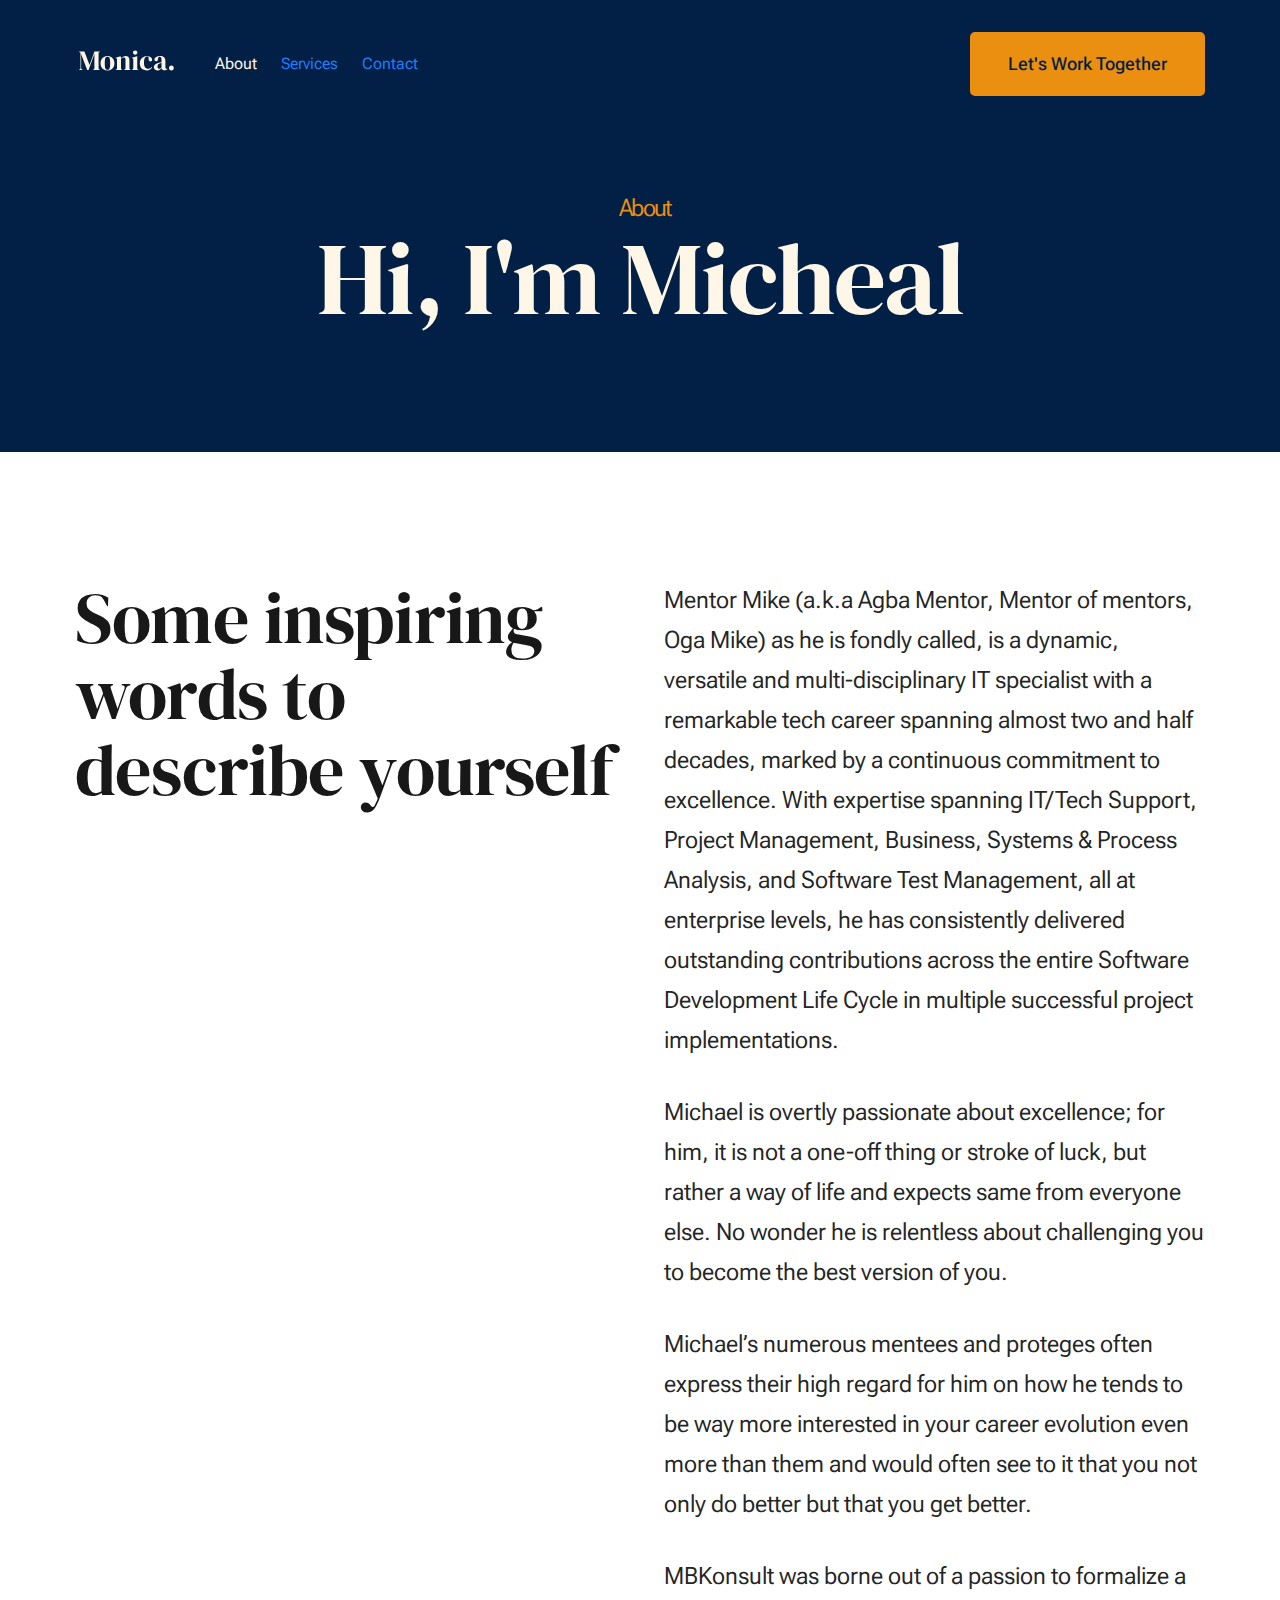
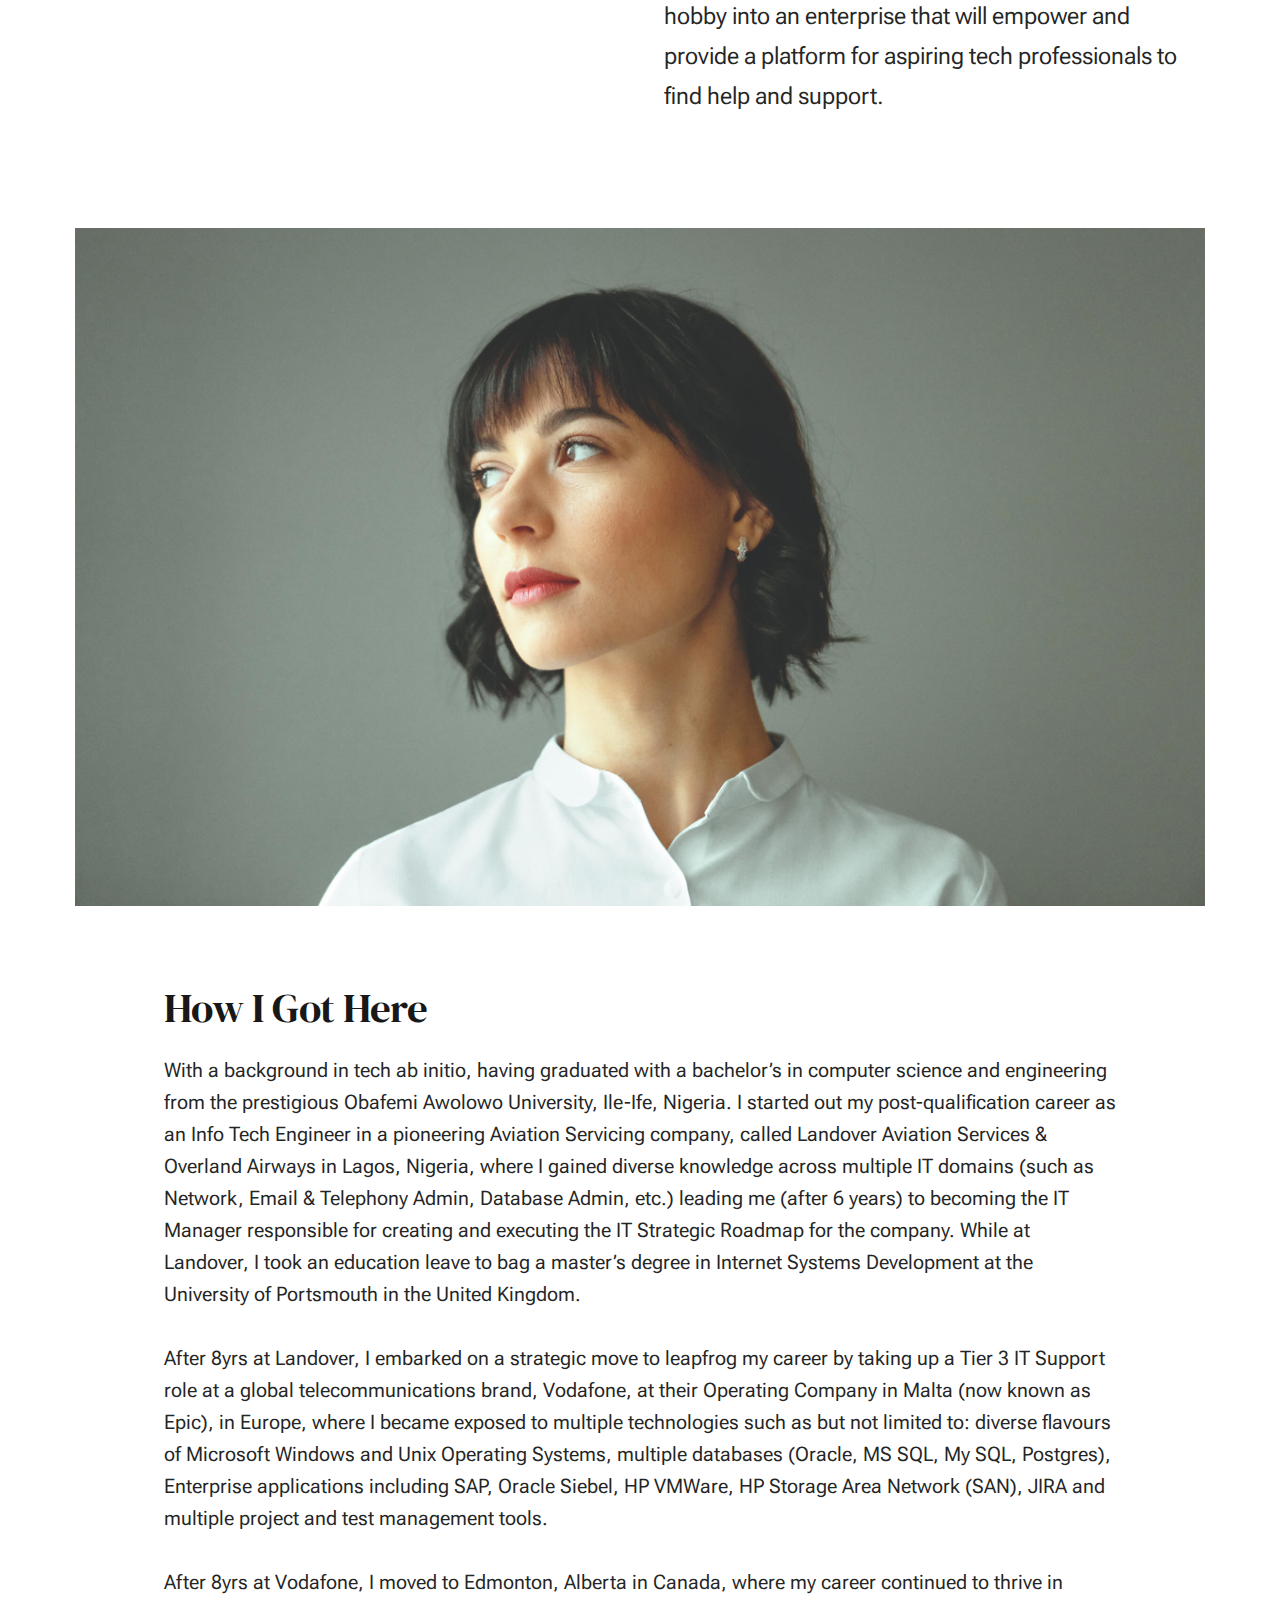
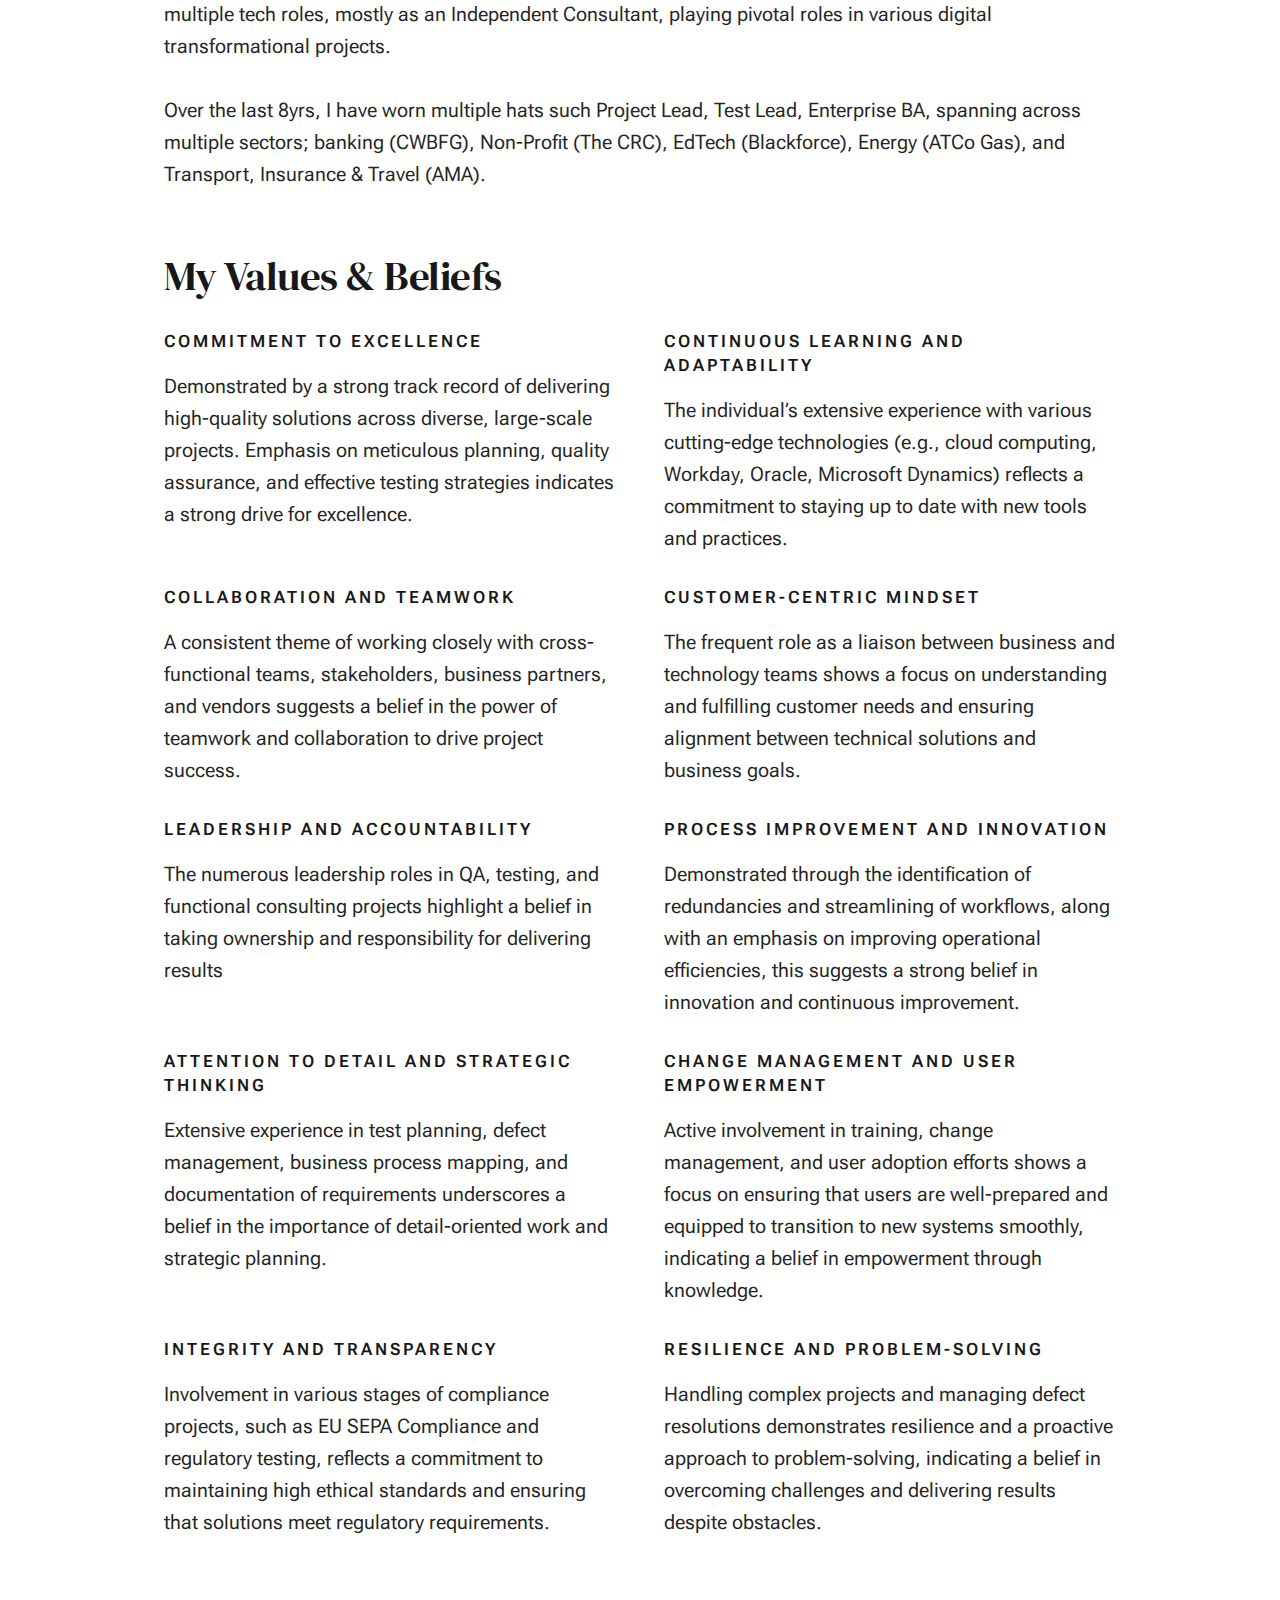
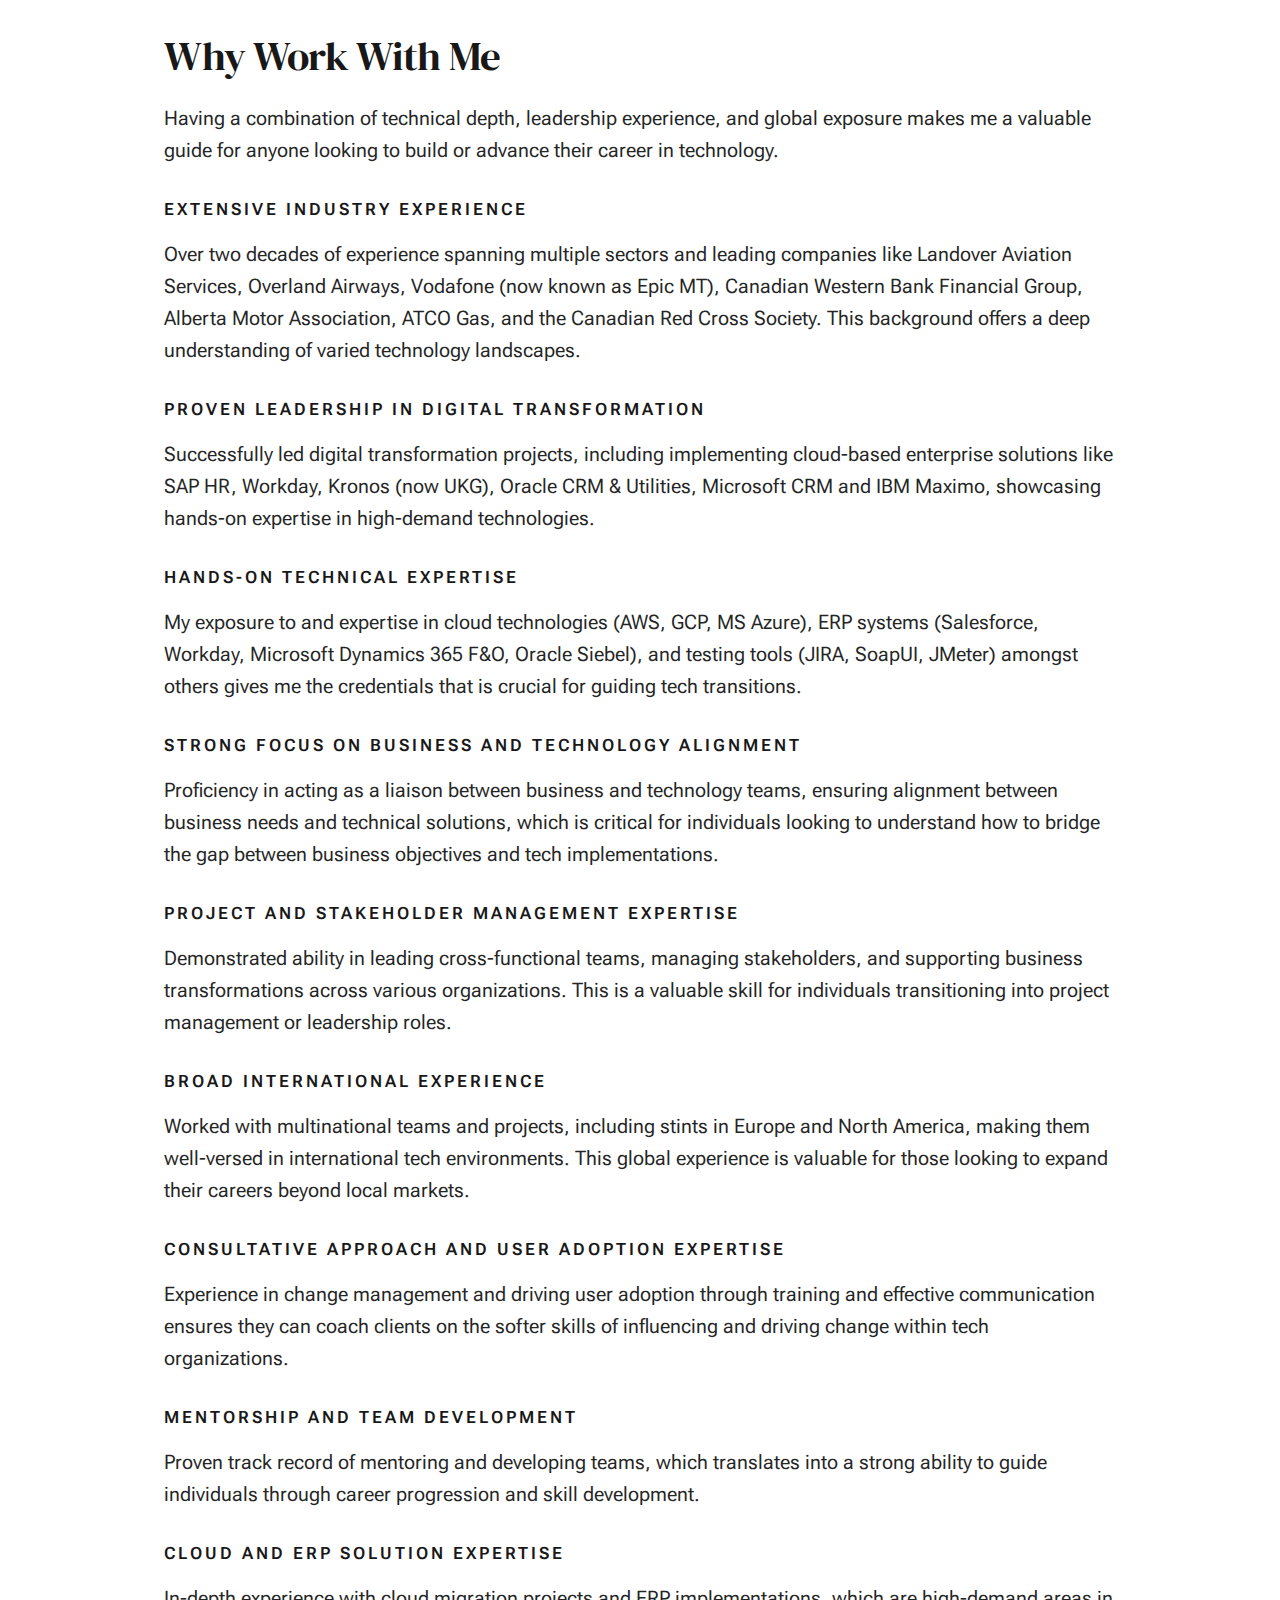
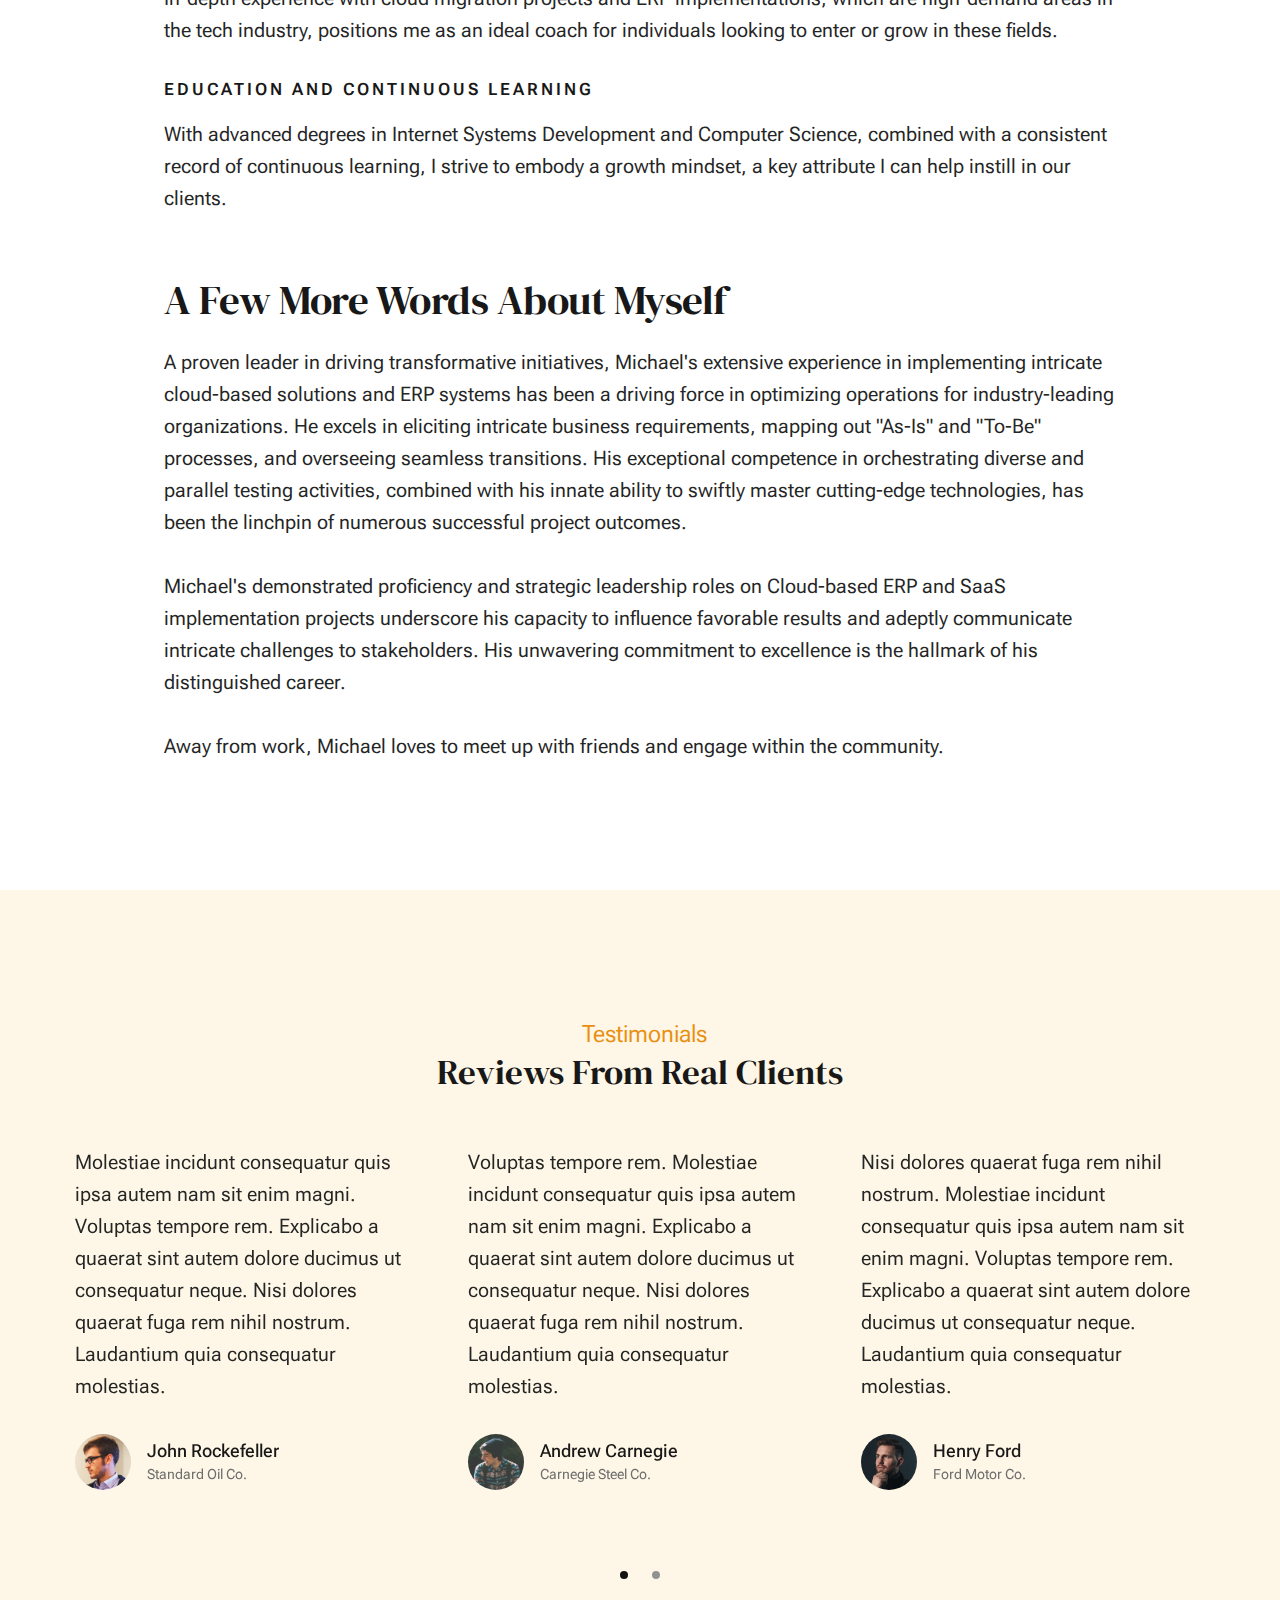
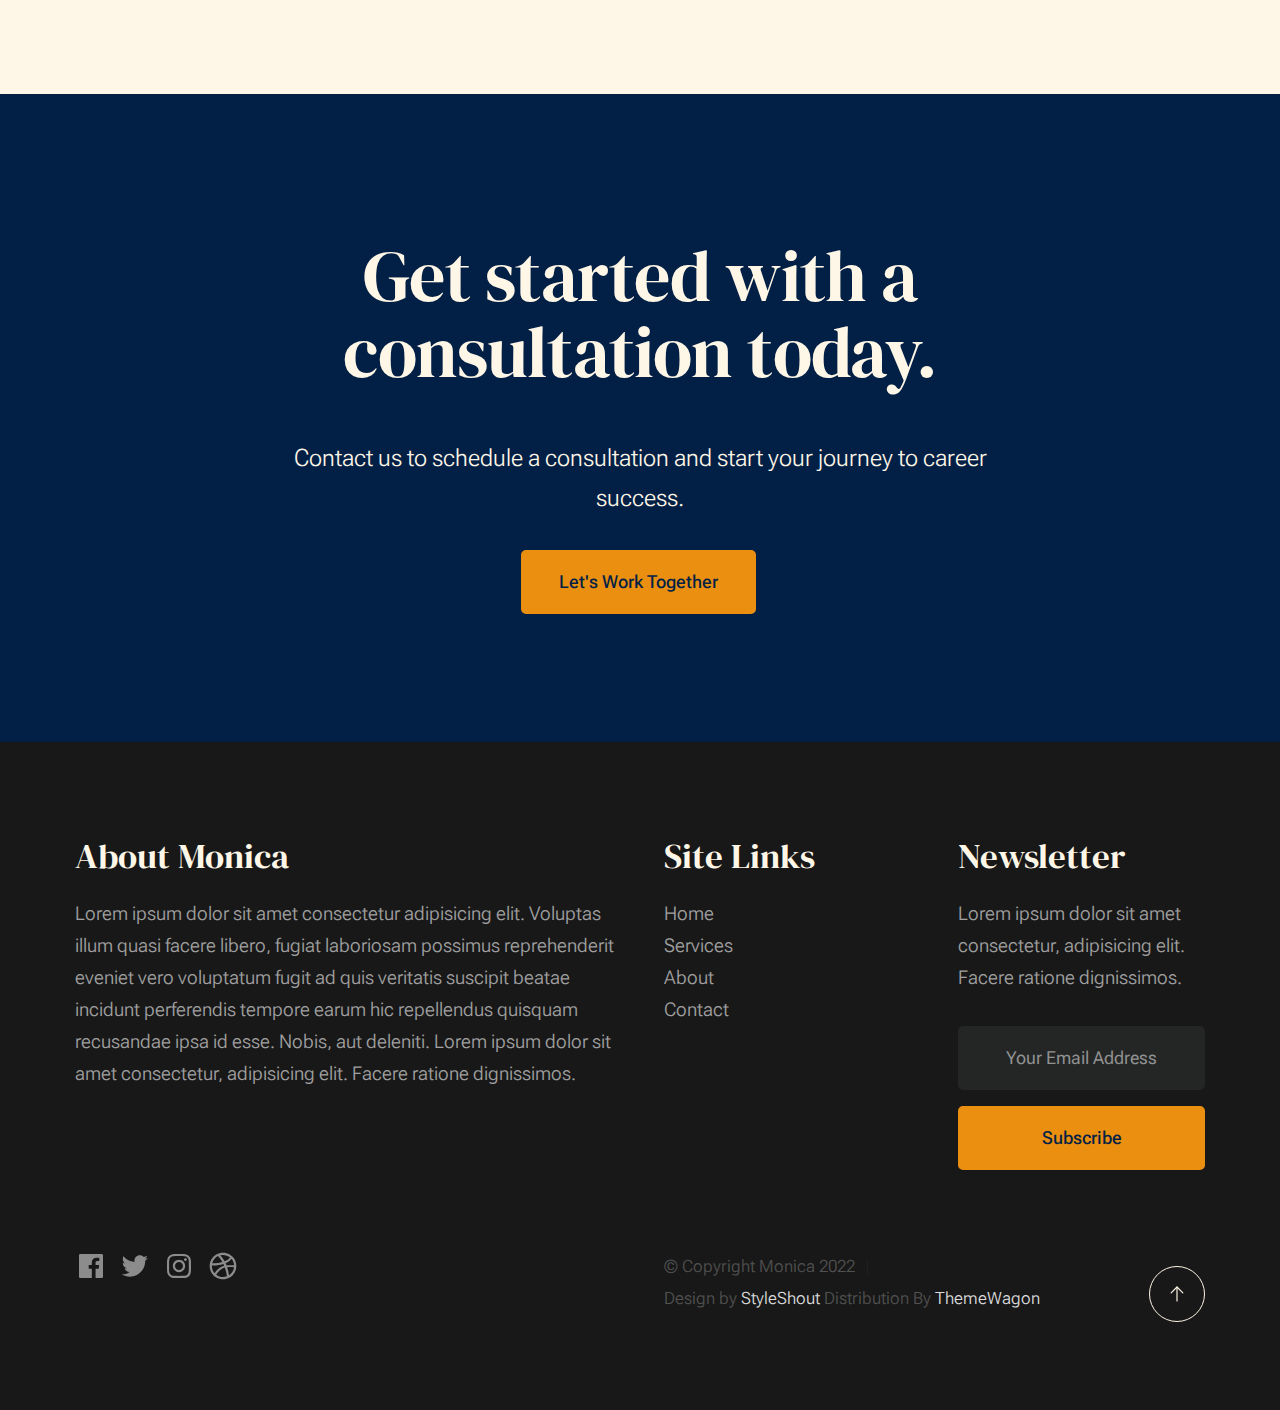
==== commit 870cf088: "first commit" ====
--- a/about.html
+++ b/about.html
@@ -92,7 +92,7 @@
                         <div class="column xl-12">
                             <h1 class="page-title">
                                 <span class="page-title__small-type text-pretitle">About</span>
-                                Hi, I'm Monica
+                                Hi, I'm Micheal
                             </h1>
                             
                         </div>
@@ -107,10 +107,21 @@
                         </div>
                         <div class="column xl-6 lg-12 u-flexitem-x-right">
                             <p class="lead">
-                            Lorem ipsum dolor sit amet consectetur, adipisicing elit. Alias eos quas blanditiis, quos sint nostrum fugit aperiam 
-                            inventore optio itaque molestias corporis, ipsa tenetur eligendi nihil iste porro, natus culpa consequuntur? Maxime, 
-                            corporis tempore. Sed tenetur veritatis velit recusandae eum, molestiae voluptate ducimus laudantium esse illo 
-                            doloribus atque eligendi deleniti iusto. 
+                                Mentor Mike (a.k.a Agba Mentor, Mentor of mentors, Oga Mike) as he is fondly called, is a dynamic, versatile and multi-disciplinary IT 
+                                specialist with a remarkable tech career spanning almost two and half decades, marked by 
+                                a continuous commitment to excellence. With expertise spanning IT/Tech Support, Project Management, Business, Systems & Process Analysis, and Software Test Management, 
+                                all at enterprise levels, he has consistently delivered outstanding contributions across the entire Software Development Life Cycle in multiple successful project implementations.
+                            </p>
+                            <p class="lead">
+                                Michael is overtly passionate about excellence; for him, it is not a one-off thing or stroke of luck, but rather a way of life and expects same from everyone else. 
+                                No wonder he is relentless about challenging you to become the best version of you.
+                            </p>
+                            <p class="lead">
+                                Michael’s numerous mentees and proteges often express their high regard for him on how he tends to be way more interested in your career evolution even more than them and would often see 
+                                to it that you not only do better but that you get better.
+                            </p>
+                            <p class="lead">
+                                MBKonsult was borne out of a passion to formalize a hobby into an enterprise that will empower and provide a platform for aspiring tech professionals to find help and support.
                             </p>
                         </div>                       
                     </div> <!-- end pageintro -->   
@@ -131,11 +142,24 @@
 
                             <h2>How I Got Here</h2>
                             <p>
-                            Eaque temporibus culpa perferendis expedita assumenda mollitia magnam. Lorem ipsum dolor sit amet consectetur adipisicing elit
-                            facilis voluptates voluptatum animi numquam quas ea praesentium quaerat maxime sunt odit inventore itaque est et autem sequi nulla. 
-                            Distinctio obcaecati nesciunt asperiores dolorum tenetur voluptates, nemo alias doloremque. Quos cumque ipsum laudantium odio vero 
-                            aut odit nostrum aliquam? Nostrum in facilis, minus fuga quasi voluptas explicabo possimus incidunt, expedita tempora eius rem nobis sequi. 
-                            Doloribus esse sint suscipit quam nisi blanditiis voluptate explicabo.
+                                With a background in tech ab initio, having graduated with a bachelor’s in computer science and engineering from the prestigious Obafemi Awolowo University, 
+                                Ile-Ife, Nigeria. I started out my post-qualification career as an Info Tech Engineer in a pioneering Aviation Servicing company, called Landover Aviation Services 
+                                & Overland Airways in Lagos, Nigeria, where I gained diverse knowledge across multiple IT domains (such as Network, Email & Telephony Admin, Database Admin, etc.) leading me 
+                                (after 6 years) to becoming the IT Manager responsible for creating and executing the IT Strategic Roadmap for the company. While at Landover, I took an education leave to 
+                                bag a master’s degree in Internet Systems Development at the University of Portsmouth in the United Kingdom.                                
+                            </p>
+                            <p>
+                                After 8yrs at Landover, I embarked on a strategic move to leapfrog my career by taking up a Tier 3 IT Support role at a global telecommunications brand, Vodafone, at their 
+                                Operating Company in Malta (now known as Epic), in Europe, where I became exposed to multiple technologies such as but not limited to: diverse flavours of Microsoft Windows 
+                                and Unix Operating Systems, multiple databases (Oracle, MS SQL, My SQL, Postgres), Enterprise applications including SAP, Oracle Siebel, HP VMWare, HP Storage Area Network (SAN), 
+                                JIRA and multiple project and test management tools.                               
+                            </p>
+                            <p>
+                                After 8yrs at Vodafone, I moved to Edmonton, Alberta in Canada, where my career continued to thrive in multiple tech roles, mostly as an Independent Consultant, playing pivotal 
+                                roles in various digital transformational projects. 
+                                <br><br>
+                                Over the last 8yrs, I have worn multiple hats such Project Lead, Test Lead, Enterprise BA, spanning across multiple sectors; banking (CWBFG), Non-Profit (The CRC), EdTech (Blackforce), 
+                                Energy (ATCo Gas), and Transport, Insurance & Travel (AMA).
                             </p>
 
                             <h2 class="u-add-bottom">My Values & Beliefs</h2>
@@ -143,67 +167,220 @@
                             <div class="grid-list-items list-items">
                                 <div class="grid-list-items__item list-items__item u-remove-bottom">
                                     <div class="list-items__item-header">
-                                        <h6 class="list-items__item-small-title">Consectetur</h6>
-                                    </div>
-                                    <p>
-                                    Lorem ipsum dolor sit amet consectetur adipisicing elit. Mollitia accusamus consectetur adipisicing elit excepturi corrupti 
-                                    nam quae exercitationem cupiditate, provident ipsa delectus vero possimus reprehenderit quas ut officiis tempora voluptatum 
-                                    quibusdam consectetur commodi.
-                                    </p>
-                                </div>
-                                <div class="grid-list-items__item list-items__item u-remove-bottom">
-                                    <div class="list-items__item-header">
-                                        <h6 class="list-items__item-small-title">Adipisicing</h6>
+                                        <h6 class="list-items__item-small-title">Commitment to Excellence</h6>
+                                    </div>
+                                    <p>
+                                        Demonstrated by a strong track record of delivering high-quality solutions across diverse, large-scale projects. 
+                                        Emphasis on meticulous planning, quality assurance, and effective testing strategies indicates a strong drive for excellence.
+                                    </p>
+                                </div>
+                                <div class="grid-list-items__item list-items__item u-remove-bottom">
+                                    <div class="list-items__item-header">
+                                        <h6 class="list-items__item-small-title">Continuous Learning and Adaptability</h6>
                                     </div>
                                     <p> 
-                                    Molestias, autem impedit culpa dolores excepturi, quidem unde ducimus, rerum commodi deserunt earum, minus voluptatum.
-                                    Lorem ipsum dolor sit amet consectetur, adipisicing elit. Saepe doloremque provident quas quae exercitationem laboriosam.
-                                    </p>
-                                </div>
-                                <div class="grid-list-items__item list-items__item u-remove-bottom">
-                                    <div class="list-items__item-header">
-                                        <h6 class="list-items__item-small-title">Doloremque</h6>
-                                    </div>
-                                    <p>
-                                    Mollitia accusamus consectetur. Lorem ipsum dolor sit amet consectetur adipisicing elit. Adipisicing elit excepturi corrupti 
-                                    nam quae exercitationem cupiditate, provident ipsa delectus vero possimus reprehenderit quas ut officiis tempora voluptatum 
-                                    quibusdam consectetur commodi!
-                                    </p>
-                                </div>
-                                <div class="grid-list-items__item list-items__item u-remove-bottom">
-                                    <div class="list-items__item-header">
-                                        <h6 class="list-items__item-small-title">Assumenda</h6>
-                                    </div>
-                                    <p>
-                                    Lorem ipsum dolor sit amet consectetur, adipisicing elit. Saepe doloremque provident quas quae exercitationem laboriosam. 
-                                    Molestias, autem? Impedit culpa dolores excepturi, quidem unde ducimus, rerum commodi deserunt earum, minus voluptatum?
+                                        The individual’s extensive experience with various cutting-edge technologies (e.g., cloud computing, Workday, Oracle, Microsoft Dynamics) 
+                                        reflects a commitment to staying up to date with new tools and practices.
+                                    </p>
+                                </div>
+                                <div class="grid-list-items__item list-items__item u-remove-bottom">
+                                    <div class="list-items__item-header">
+                                        <h6 class="list-items__item-small-title">Collaboration and Teamwork</h6>
+                                    </div>
+                                    <p>
+                                        A consistent theme of working closely with cross-functional teams, stakeholders, business partners, and vendors suggests a belief in the 
+                                        power of teamwork and collaboration to drive project success.
+                                    </p>
+                                </div>
+                                <div class="grid-list-items__item list-items__item u-remove-bottom">
+                                    <div class="list-items__item-header">
+                                        <h6 class="list-items__item-small-title">Customer-Centric Mindset</h6>
+                                    </div>
+                                    <p>
+                                        The frequent role as a liaison between business and technology teams shows a focus on understanding and fulfilling customer needs and 
+                                        ensuring alignment between technical solutions and business goals.
+                                    </p>
+                                </div>
+                                
+                                <div class="grid-list-items__item list-items__item u-remove-bottom">
+                                    <div class="list-items__item-header">
+                                        <h6 class="list-items__item-small-title">Leadership and Accountability</h6>
+                                    </div>
+                                    <p>
+                                        The numerous leadership roles in QA, testing, and functional consulting projects highlight a 
+                                        belief in taking ownership and responsibility for delivering results
+                                    </p>
+                                </div>
+                                
+                                <div class="grid-list-items__item list-items__item u-remove-bottom">
+                                    <div class="list-items__item-header">
+                                        <h6 class="list-items__item-small-title">Process Improvement and Innovation</h6>
+                                    </div>
+                                    <p>
+                                        Demonstrated through the identification of redundancies and streamlining of workflows, along with an 
+                                        emphasis on improving operational efficiencies, this suggests a strong belief in innovation and continuous improvement.
+                                    </p>
+                                </div> 
+
+                                <div class="grid-list-items__item list-items__item u-remove-bottom">
+                                    <div class="list-items__item-header">
+                                        <h6 class="list-items__item-small-title">Attention to Detail and Strategic Thinking</h6>
+                                    </div>
+                                    <p>
+                                        Extensive experience in test planning, defect management, business process mapping, and documentation of 
+                                        requirements underscores a belief in the importance of detail-oriented work and strategic planning.
+                                    </p>
+                                </div>
+
+                                <div class="grid-list-items__item list-items__item u-remove-bottom">
+                                    <div class="list-items__item-header">
+                                        <h6 class="list-items__item-small-title">Change Management and User Empowerment</h6>
+                                    </div>
+                                    <p>
+                                        Active involvement in training, change management, and user adoption efforts shows a focus on ensuring 
+                                        that users are well-prepared and equipped to transition to new systems smoothly, indicating a belief in empowerment through knowledge.
+                                    </p>
+                                </div>
+
+                                <div class="grid-list-items__item list-items__item u-remove-bottom">
+                                    <div class="list-items__item-header">
+                                        <h6 class="list-items__item-small-title">Integrity and Transparency</h6>
+                                    </div>
+                                    <p>
+                                        Involvement in various stages of compliance projects, such as EU SEPA Compliance and regulatory testing, reflects a commitment to 
+                                        maintaining high ethical standards and ensuring that solutions meet regulatory requirements.
+                                    </p>
+                                </div>
+          
+                                <div class="grid-list-items__item list-items__item u-remove-bottom">
+                                    <div class="list-items__item-header">
+                                        <h6 class="list-items__item-small-title">Resilience and Problem-Solving</h6>
+                                    </div>
+                                    <p>
+                                        Handling complex projects and managing defect resolutions demonstrates resilience and a proactive approach to problem-solving, 
+                                        indicating a belief in overcoming challenges and delivering results despite obstacles.
                                     </p>
                                 </div>
                             </div> <!--grid-list-items -->
 
                             <h2>Why Work With Me</h2>
                             <p>
-                            Lorem ipsum dolor sit amet consectetur adipisicing elit. Eaque temporibus culpa perferendis expedita assumenda mollitia magnam, 
-                            facilis voluptates voluptatum animi numquam quas ea praesentium quaerat maxime sunt odit inventore itaque est et autem sequi nulla. 
-                            Distinctio obcaecati nesciunt asperiores dolorum tenetur voluptates, nemo alias doloremque. Quos cumque ipsum laudantium odio vero aut 
-                            odit nostrum aliquam? Nostrum in facilis, minus fuga quasi voluptas explicabo possimus incidunt, expedita tempora eius rem nobis sequi. 
-                            Doloribus esse sint suscipit quam nisi blanditiis voluptate explicabo.
-                            </p>
-
-                            <p>
-                            Quibusdam quis autem voluptatibus earum vel ex error ea magni. Rerum quam quos. Aut asperiores sit mollitia. Rem neque et voluptatem 
-                            eos quia sed eligendi et. Eaque velit eligendi ut magnam. Cumque ducimus laborum doloribus facere maxime vel earum quidem enim suscipit. 
-                            Numquam, corporis accusamus commodi saepe nostrum nesciunt nisi rem necessitatibus unde laboriosam molestias, quam ipsa voluptatum sed 
-                            ex cumque facilis assumenda maiores tempore reiciendis enim accusantium?
-                            </p>                   
+                                Having a combination of technical depth, leadership experience, and global exposure makes me a valuable guide for anyone looking to 
+                                build or advance their career in technology.
+                            </p>
+
+                            <div>
+                                <div class="list-items__item-header">
+                                    <h6 class="list-items__item-small-title">Extensive Industry Experience</h6>
+                                </div>
+                                <p>
+                                    Over two decades of experience spanning multiple sectors and leading companies like Landover Aviation Services, Overland Airways, 
+                                    Vodafone (now known as Epic MT), Canadian Western Bank Financial Group, Alberta Motor Association, ATCO Gas, and the Canadian Red Cross Society. 
+                                    This background offers a deep understanding of varied technology landscapes.
+                                </p>
+                            </div>
+
+                            <div>
+                                <div class="list-items__item-header">
+                                    <h6 class="list-items__item-small-title">Proven Leadership in Digital Transformation</h6>
+                                </div>
+                                <p>
+                                    Successfully led digital transformation projects, including implementing cloud-based enterprise solutions like SAP HR, Workday, 
+                                    Kronos (now UKG), Oracle CRM & Utilities, Microsoft CRM and IBM Maximo, showcasing hands-on expertise in high-demand technologies.
+                                </p>
+                            </div>  
+
+                            <div>
+                                <div class="list-items__item-header">
+                                    <h6 class="list-items__item-small-title">Hands-On Technical Expertise</h6>
+                                </div>
+                                <p>
+                                    My exposure to and expertise in cloud technologies (AWS, GCP, MS Azure), ERP systems (Salesforce, Workday, Microsoft Dynamics 365 F&O, Oracle Siebel), 
+                                    and testing tools (JIRA, SoapUI, JMeter) amongst others gives me the credentials that is crucial for guiding tech transitions.
+                                </p>
+                            </div> 
+                            
+                            <div>
+                                <div class="list-items__item-header">
+                                    <h6 class="list-items__item-small-title">Strong Focus on Business and Technology Alignment</h6>
+                                </div>
+                                <p>
+                                    Proficiency in acting as a liaison between business and technology teams, ensuring alignment between business needs and technical solutions, which is 
+                                    critical for individuals looking to understand how to bridge the gap between business objectives and tech implementations.
+                                </p>
+                            </div> 
+                            
+                            <div>
+                                <div class="list-items__item-header">
+                                    <h6 class="list-items__item-small-title">Project and Stakeholder Management Expertise</h6>
+                                </div>
+                                <p>
+                                    Demonstrated ability in leading cross-functional teams, managing stakeholders, and supporting business transformations across various organizations. 
+                                    This is a valuable skill for individuals transitioning into project management or leadership roles.
+                                </p>
+                            </div> 
+<!-- nlk;kl/k/k -->
+                            <div>
+                                <div class="list-items__item-header">
+                                    <h6 class="list-items__item-small-title">Broad International Experience</h6>
+                                </div>
+                                <p>
+                                    Worked with multinational teams and projects, including stints in Europe and North America, making them well-versed in international tech environments. 
+                                    This global experience is valuable for those looking to expand their careers beyond local markets.
+                                </p>
+                            </div>  
+
+                            <div>
+                                <div class="list-items__item-header">
+                                    <h6 class="list-items__item-small-title">Consultative Approach and User Adoption Expertise</h6>
+                                </div>
+                                <p>
+                                    Experience in change management and driving user adoption through training and effective communication ensures they can coach 
+                                    clients on the softer skills of influencing and driving change within tech organizations.
+                                </p>
+                            </div> 
+
+                            <div>
+                                <div class="list-items__item-header">
+                                    <h6 class="list-items__item-small-title">Mentorship and Team Development</h6>
+                                </div>
+                                <p>
+                                    Proven track record of mentoring and developing teams, which translates into a strong ability to guide individuals through career 
+                                    progression and skill development.
+                                </p>
+                            </div>  
+
+                            <div>
+                                <div class="list-items__item-header">
+                                    <h6 class="list-items__item-small-title">Cloud and ERP Solution Expertise</h6>
+                                </div>
+                                <p>
+                                    In-depth experience with cloud migration projects and ERP implementations, which are high-demand areas in the tech industry, 
+                                    positions me as an ideal coach for individuals looking to enter or grow in these fields.
+                                </p>
+                            </div>   
+
+                            <div>
+                                <div class="list-items__item-header">
+                                    <h6 class="list-items__item-small-title">Education and Continuous Learning</h6>
+                                </div>
+                                <p>
+                                    With advanced degrees in Internet Systems Development and Computer Science, combined with a consistent record of continuous 
+                                    learning, I strive to embody a growth mindset, a key attribute I can help instill in our clients.
+                                </p>
+                            </div> 
 
                             <h2>A Few More Words About Myself</h2>
                             <p>
-                            Lorem ipsum dolor sit amet consectetur adipisicing elit. Et assumenda debitis aut quidem ad voluptates quibusdam soluta temporibus, 
-                            eveniet nobis tempore sunt, provident sapiente accusamus dignissimos voluptatum fugiat nulla dicta nihil molestiae aspernatur error in. 
-                            Ut quo porro voluptatum delectus asperiores culpa non cum facere minima nesciunt assumenda, praesentium reprehenderit accusamus, quam 
-                            repellat nobis nemo? Ut magnam unde culpa pariatur possimus sunt fugiat ea maxime praesentium eaque quo odio sed eligendi harum dolor, 
-                            repellendus reprehenderit facere nihil quam. Saepe, magni.
+                                A proven leader in driving transformative initiatives, Michael's extensive experience in implementing intricate cloud-based solutions 
+                                and ERP systems has been a driving force in optimizing operations for industry-leading organizations. He excels in eliciting 
+                                intricate business requirements, mapping out "As-Is" and "To-Be" processes, and overseeing seamless transitions. His exceptional competence in 
+                                orchestrating diverse and parallel testing activities, combined with his innate ability to swiftly master cutting-edge technologies, has been the 
+                                linchpin of numerous successful project outcomes. <br/><br/>
+                                Michael's demonstrated proficiency and strategic leadership roles on Cloud-based ERP and SaaS implementation projects underscore his capacity to 
+                                influence favorable results and adeptly communicate intricate challenges to stakeholders. His unwavering commitment to excellence is the hallmark 
+                                of his distinguished career. <br/><br/>
+                                Away from work, Michael loves to meet up with friends and engage within the community.
                             </p>
 
                         </div> <!-- end grid-block-->
@@ -313,7 +490,7 @@
                         Get started with a consultation today.
                         </h2>
                         <p class="lead">
-                        Lorem ipsum dolor sit, amet consectetur adipisicing elit. Quis rem, esse doloribus sint eaque at debitis enim vitae minus expedita ratione dignissimos sit nostrum optio sequi. Ipsa at beatae quam.
+                            Contact us to schedule a consultation and start your journey to career success.
                         </p>
                         <a href="contact.html" class="btn btn--primary">Let's Work Together</a>
                     </div>
@@ -342,10 +519,10 @@
                     <ul class="link-list">
                         <li><a href="index.html">Home</a></li>
                         <li><a href="services.html">Services</a></li>
-                        <li><a href="blog.html">Journal</a></li>
+                        <!-- <li><a href="blog.html">Journal</a></li> -->
                         <li><a href="about.html">About</a></li>
                         <li><a href="contact.html">Contact</a></li>
-                        <li><a href="https://www.dreamhost.com/r.cgi?287326">DreamHost</a></li>
+                        <!-- <li><a href="https://www.dreamhost.com/r.cgi?287326">DreamHost</a></li> -->
                     </ul>
                 </div>
                 <div class="column xl-3 lg-6 md-12 tab-12 s-footer__block s-footer__newsletter">
--- a/css/styles.css
+++ b/css/styles.css
@@ -105,7 +105,7 @@
    * color-3(#FEF5E4)
    */
 	--color-1: hsla(35, 87%, 49%, 1);
-	--color-2: hsla(127, 8%, 22%, 1);
+	--color-2: hsla(214.43, 93.62%, 36.86%, 1);
 	--color-3: hsla(39, 93%, 95%, 1);
 
   /* theme color variations
@@ -117,11 +117,11 @@
 	--color-1-darker               : hsla(35, 87%, 29%, 1);
 	--color-1-darkest              : hsla(35, 87%, 10%, 1);
 
-	--color-2-lightest             : hsla(127, 8%, 55%, 1);
-	--color-2-lighter              : hsla(127, 8%, 42%, 1);
-	--color-2-light                : hsla(127, 8%, 32%, 1);
-	--color-2-dark                 : hsla(127, 8%, 14%, 1);
-	--color-2-darker               : hsla(127, 8%, 2%, 1);
+	--color-2-lightest             : hsla(214.43, 93.62%, 55%, 1)  /**hsla(127, 8%, 55%, 1)**/ ;
+	--color-2-lighter              : /**hsla(127, 8%, 42%, 1)**/ hsla(214.43, 93.62%, 42%, 1);
+	--color-2-light                : /**hsla(127, 8%, 32%, 1)**/ hsla(214.43, 93.62%, 32%, 1);
+	--color-2-dark                 : /**hsla(127, 8%, 14%, 1)**/ hsla(214.43, 93.62%, 14%, 1);
+	--color-2-darker               : /**hsla(127, 8%, 2%, 1)**/ hsla(214.43, 93.62%, 2%, 1);
 	
 	--color-3-light                : hsla(39, 93%, 100%, 1);
 	--color-3-dark                 : hsla(39, 93%, 85%, 1);
@@ -3580,7 +3580,7 @@
 	--content-min-height    : calc(var(--vspace-1) * 27);
 	z-index                 : 2;
 	background-color        : var(--color-2-dark);
-	background              : linear-gradient(20deg, hsl(130deg, 8%, 14%) 40%, hsl(0deg, 0%, 13%) 100%);
+	background              : linear-gradient(20deg, hsl(214deg, 93%, 30%) 40%, hsl(0deg, 0%, 13%) 100%);
 	width                   : 100%;
 	height                  : max(var(--content-min-height), 100vh);
 	overflow                : hidden;
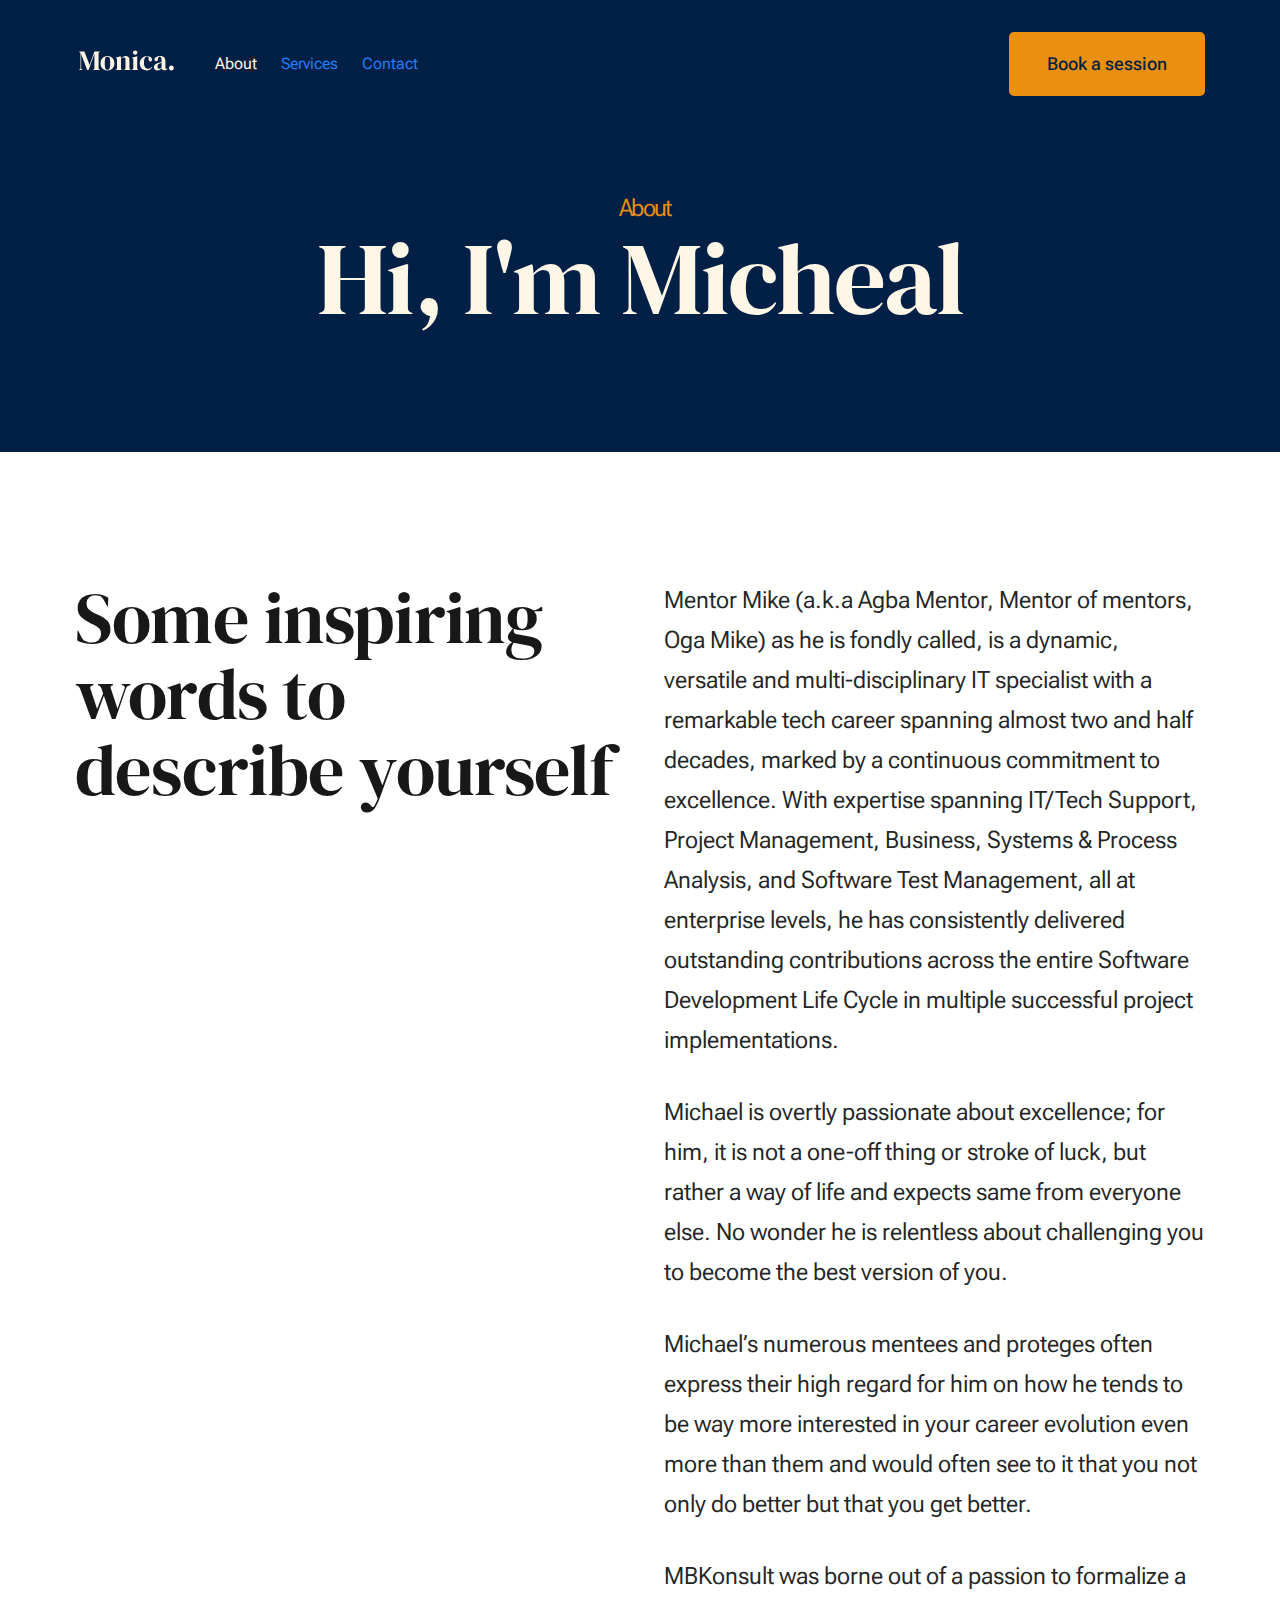
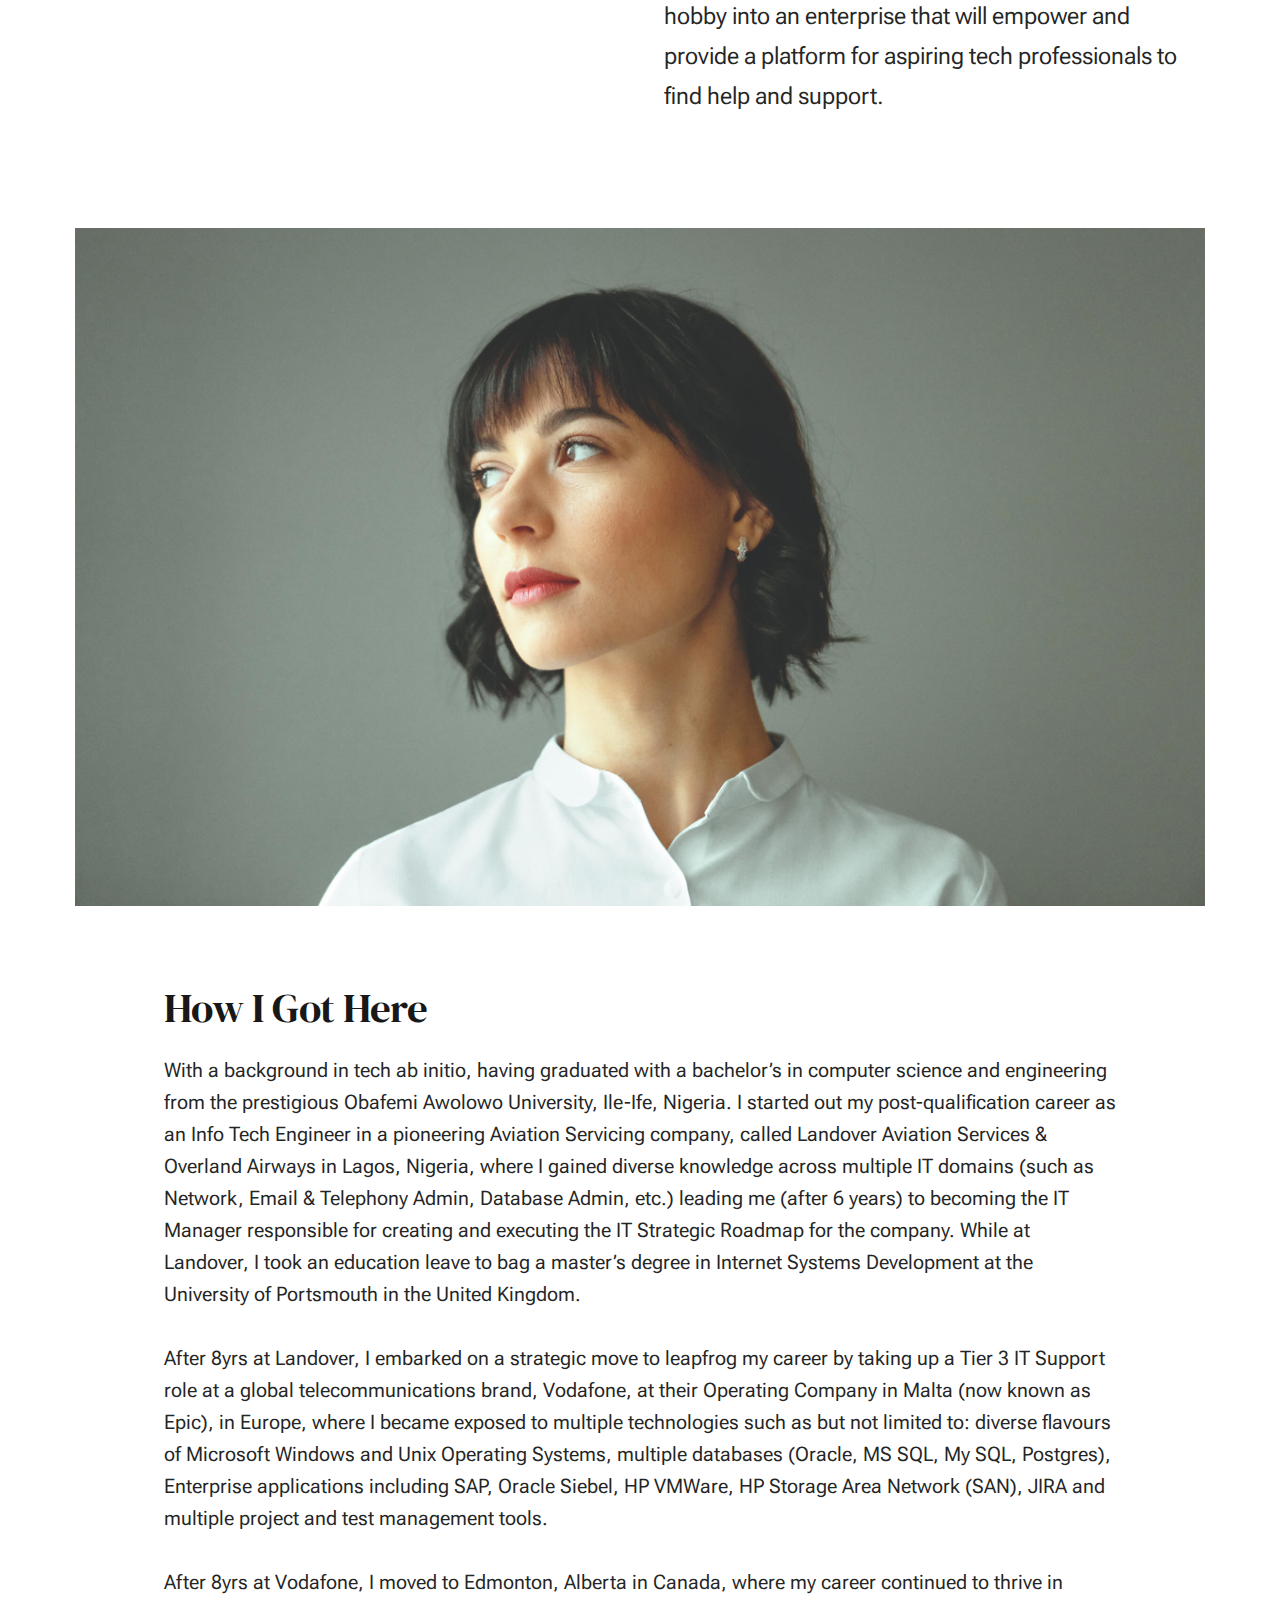
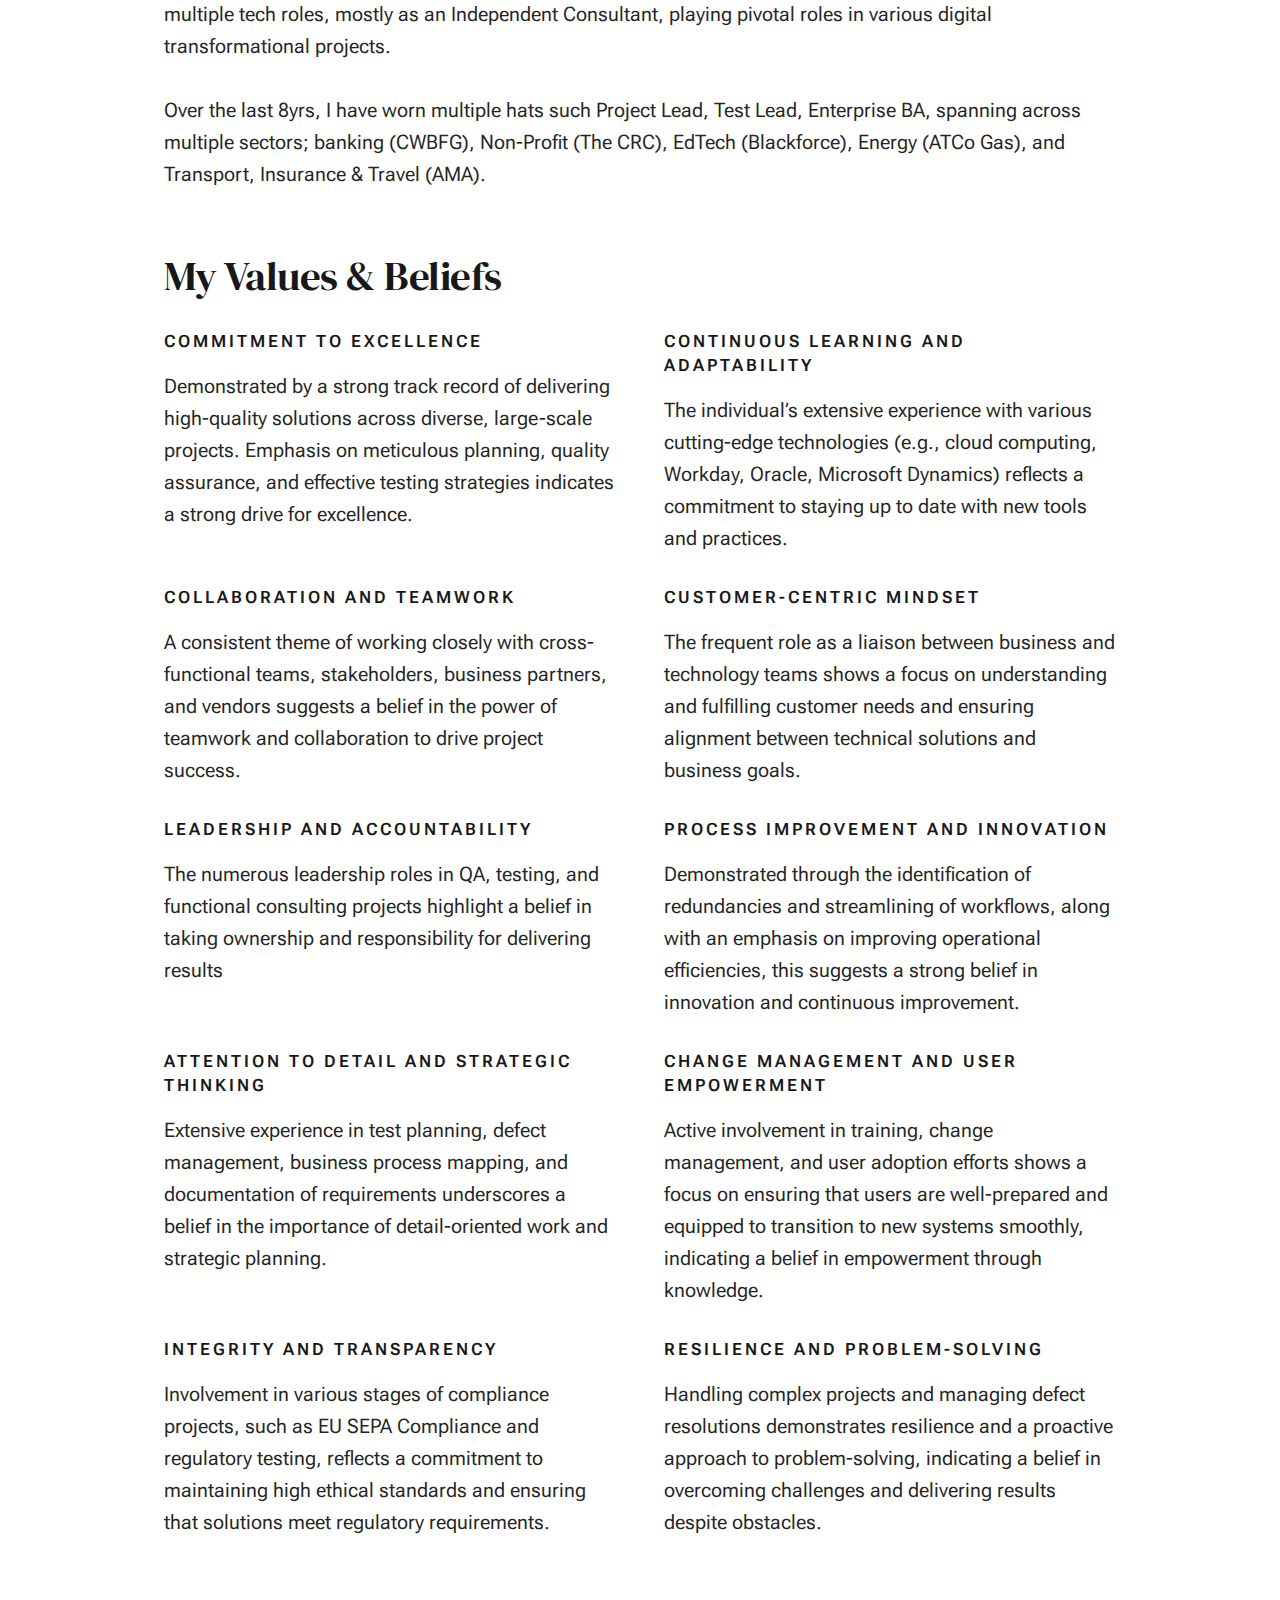
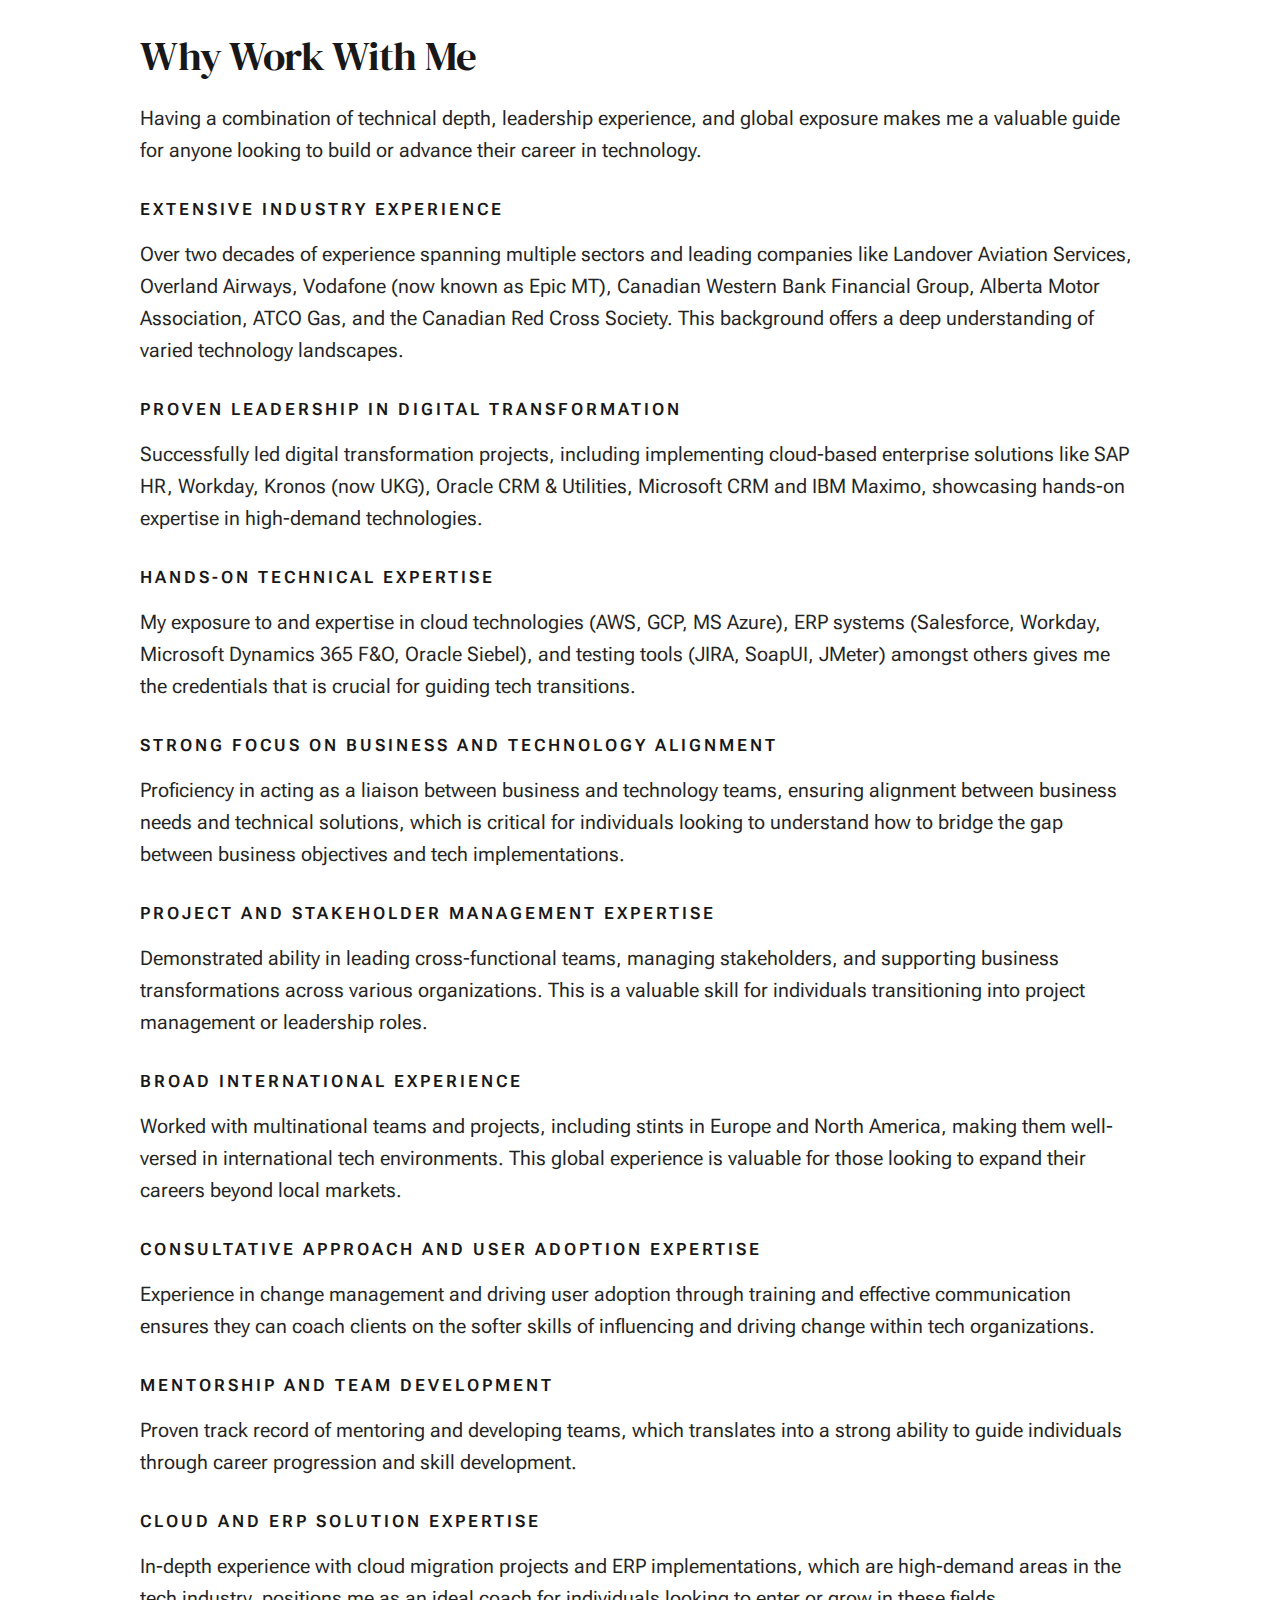
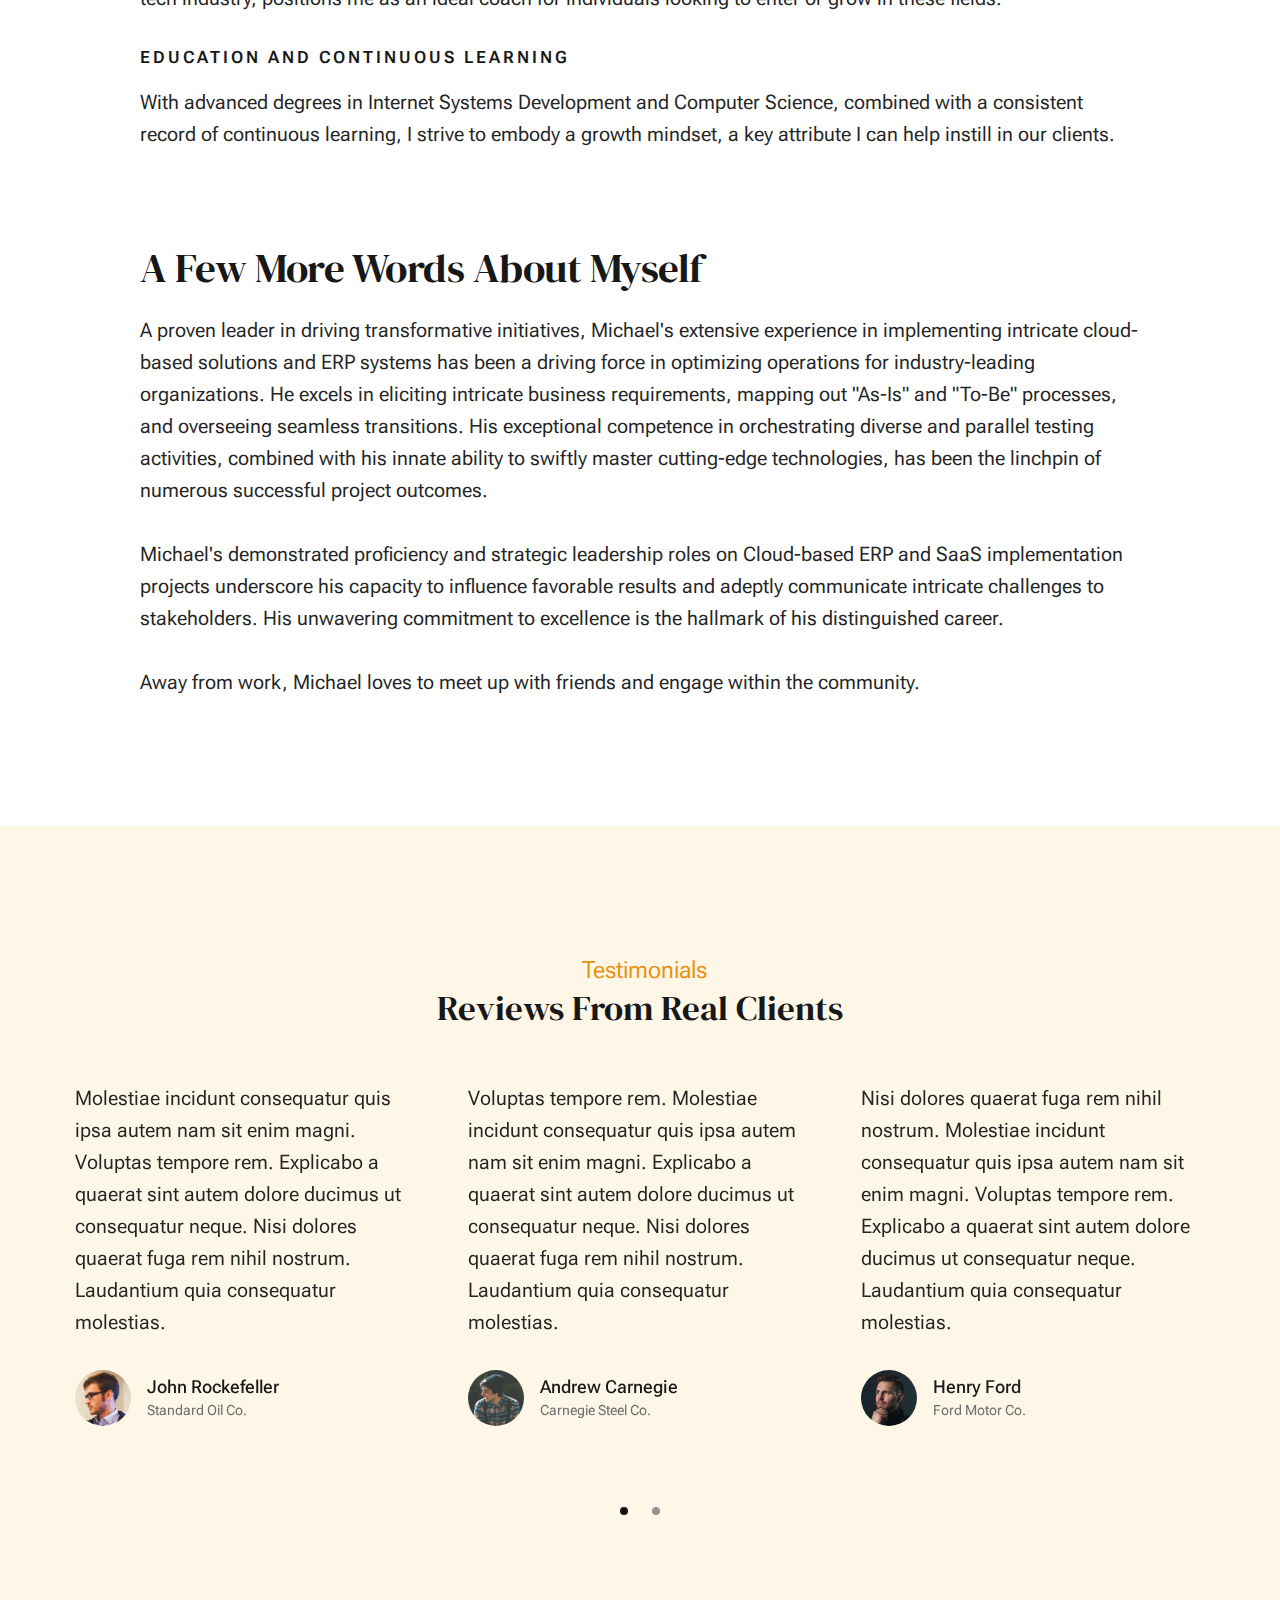
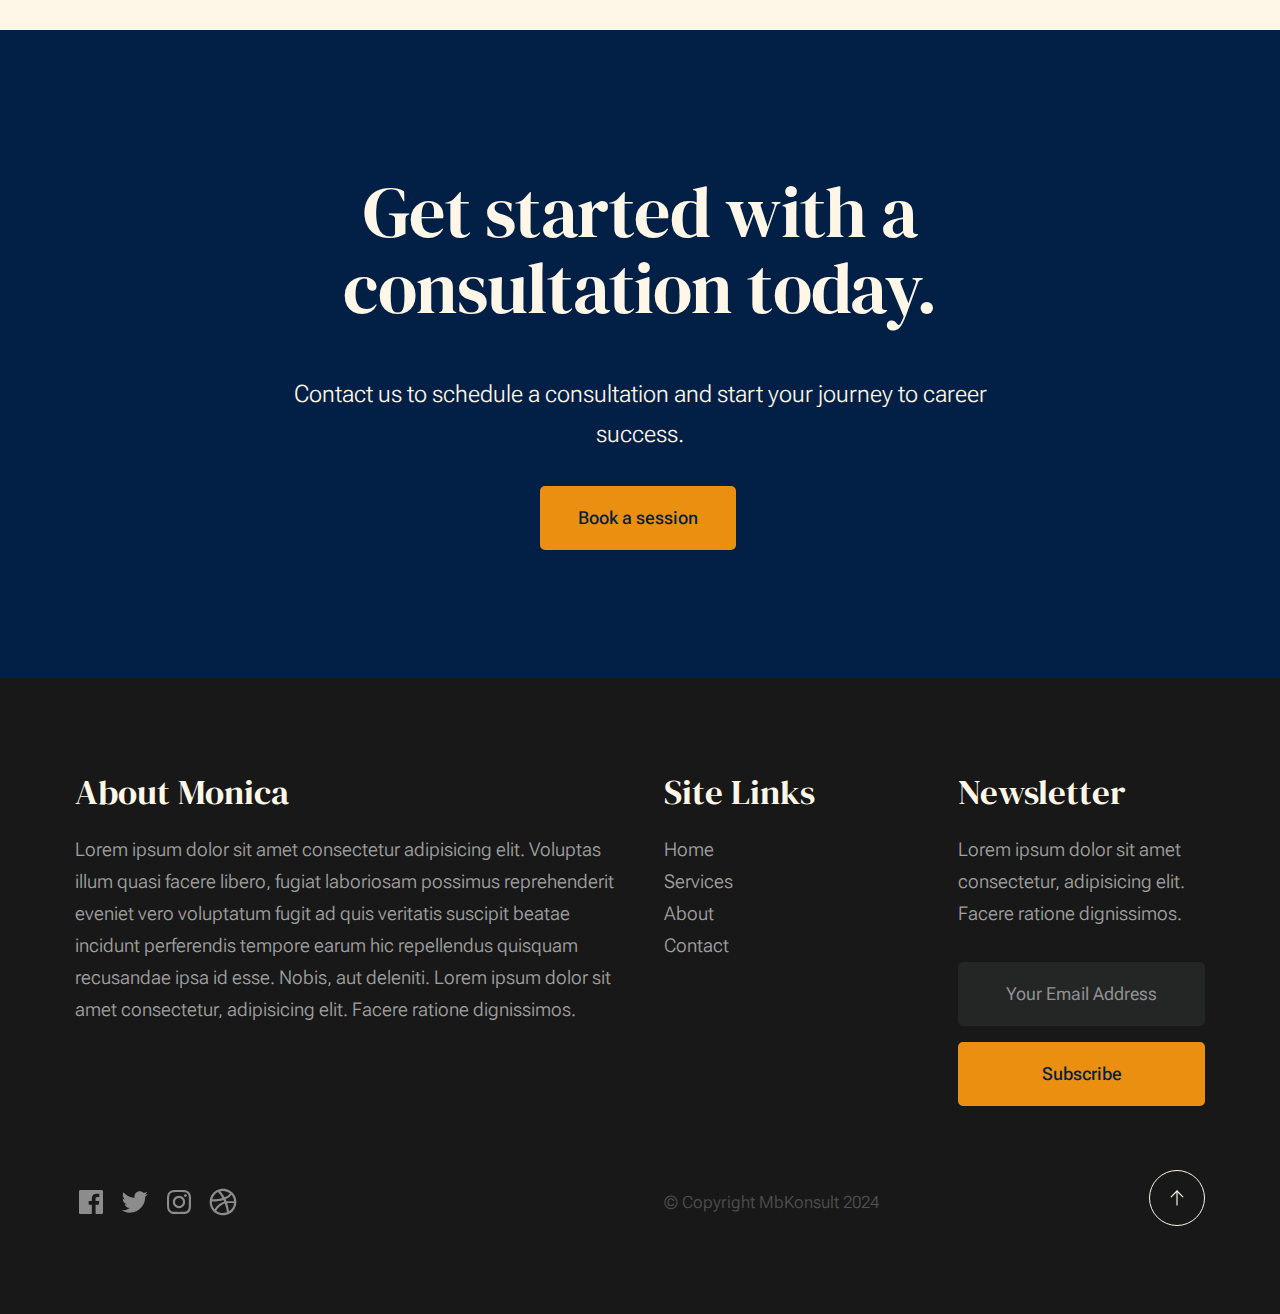
==== commit 13847b5b: "first commit" ====
--- a/about.html
+++ b/about.html
@@ -73,7 +73,7 @@
                     </ul> <!-- s-header__menu-links -->
 
                     <div class="s-header__contact">
-                        <a href="contact.html" class="btn btn--primary s-header__contact-btn">Let's Work Together</a>                        
+                        <a href="contact.html" class="btn btn--primary s-header__contact-btn">Book a session</a>                        
                     </div> <!-- s-header__contact -->
     
                 </nav> <!-- end s-header__nav -->
@@ -139,7 +139,6 @@
 
                     <div class="row width-narrower pagemain">
                         <div class="column xl-12"> 
-
                             <h2>How I Got Here</h2>
                             <p>
                                 With a background in tech ab initio, having graduated with a bachelor’s in computer science and engineering from the prestigious Obafemi Awolowo University, 
@@ -263,6 +262,11 @@
                                 </div>
                             </div> <!--grid-list-items -->
 
+                            <div class="row  pagemain width-narrower">
+                                
+                                <d class="column xl-12">
+
+                            </d>
                             <h2>Why Work With Me</h2>
                             <p>
                                 Having a combination of technical depth, leadership experience, and global exposure makes me a valuable guide for anyone looking to 
@@ -319,7 +323,7 @@
                                     This is a valuable skill for individuals transitioning into project management or leadership roles.
                                 </p>
                             </div> 
-<!-- nlk;kl/k/k -->
+                            
                             <div>
                                 <div class="list-items__item-header">
                                     <h6 class="list-items__item-small-title">Broad International Experience</h6>
@@ -492,7 +496,7 @@
                         <p class="lead">
                             Contact us to schedule a consultation and start your journey to career success.
                         </p>
-                        <a href="contact.html" class="btn btn--primary">Let's Work Together</a>
+                        <a href="contact.html" class="btn btn--primary">Book a session</a>
                     </div>
 
                 </div>
@@ -574,8 +578,8 @@
                 </div>
                 <div class="column xl-6 lg-12">
                     <p class="ss-copyright">
-                        <span>© Copyright Monica 2022</span> 
-                        <span>Design by <a href="https://www.styleshout.com/">StyleShout</a> Distribution By <a href="https://themewagon.com">ThemeWagon</a></span>
+                        <span>© Copyright MbKonsult 2024</span> 
+                        <!-- <span>Design by <a href="https://www.styleshout.com/">StyleShout</a> Distribution By <a href="https://themewagon.com">ThemeWagon</a></span> -->
                     </p>
                 </div>
 
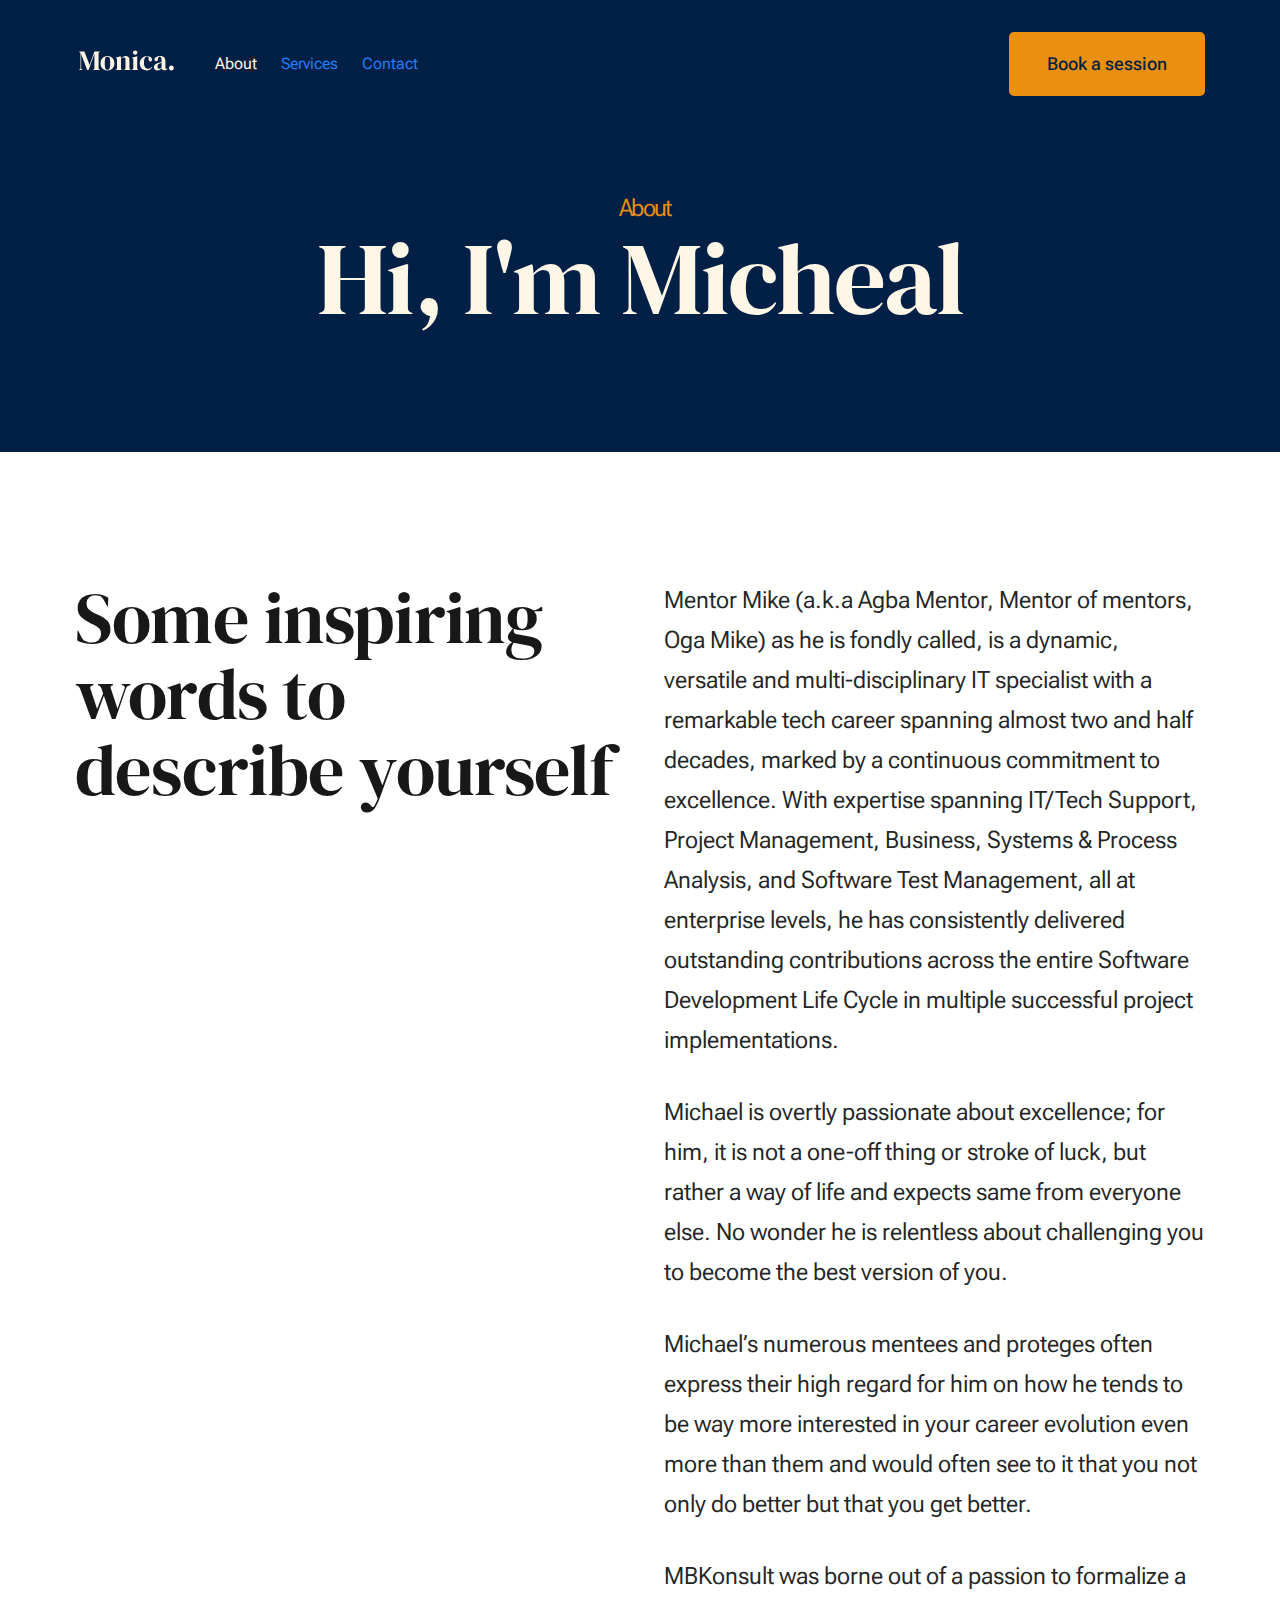
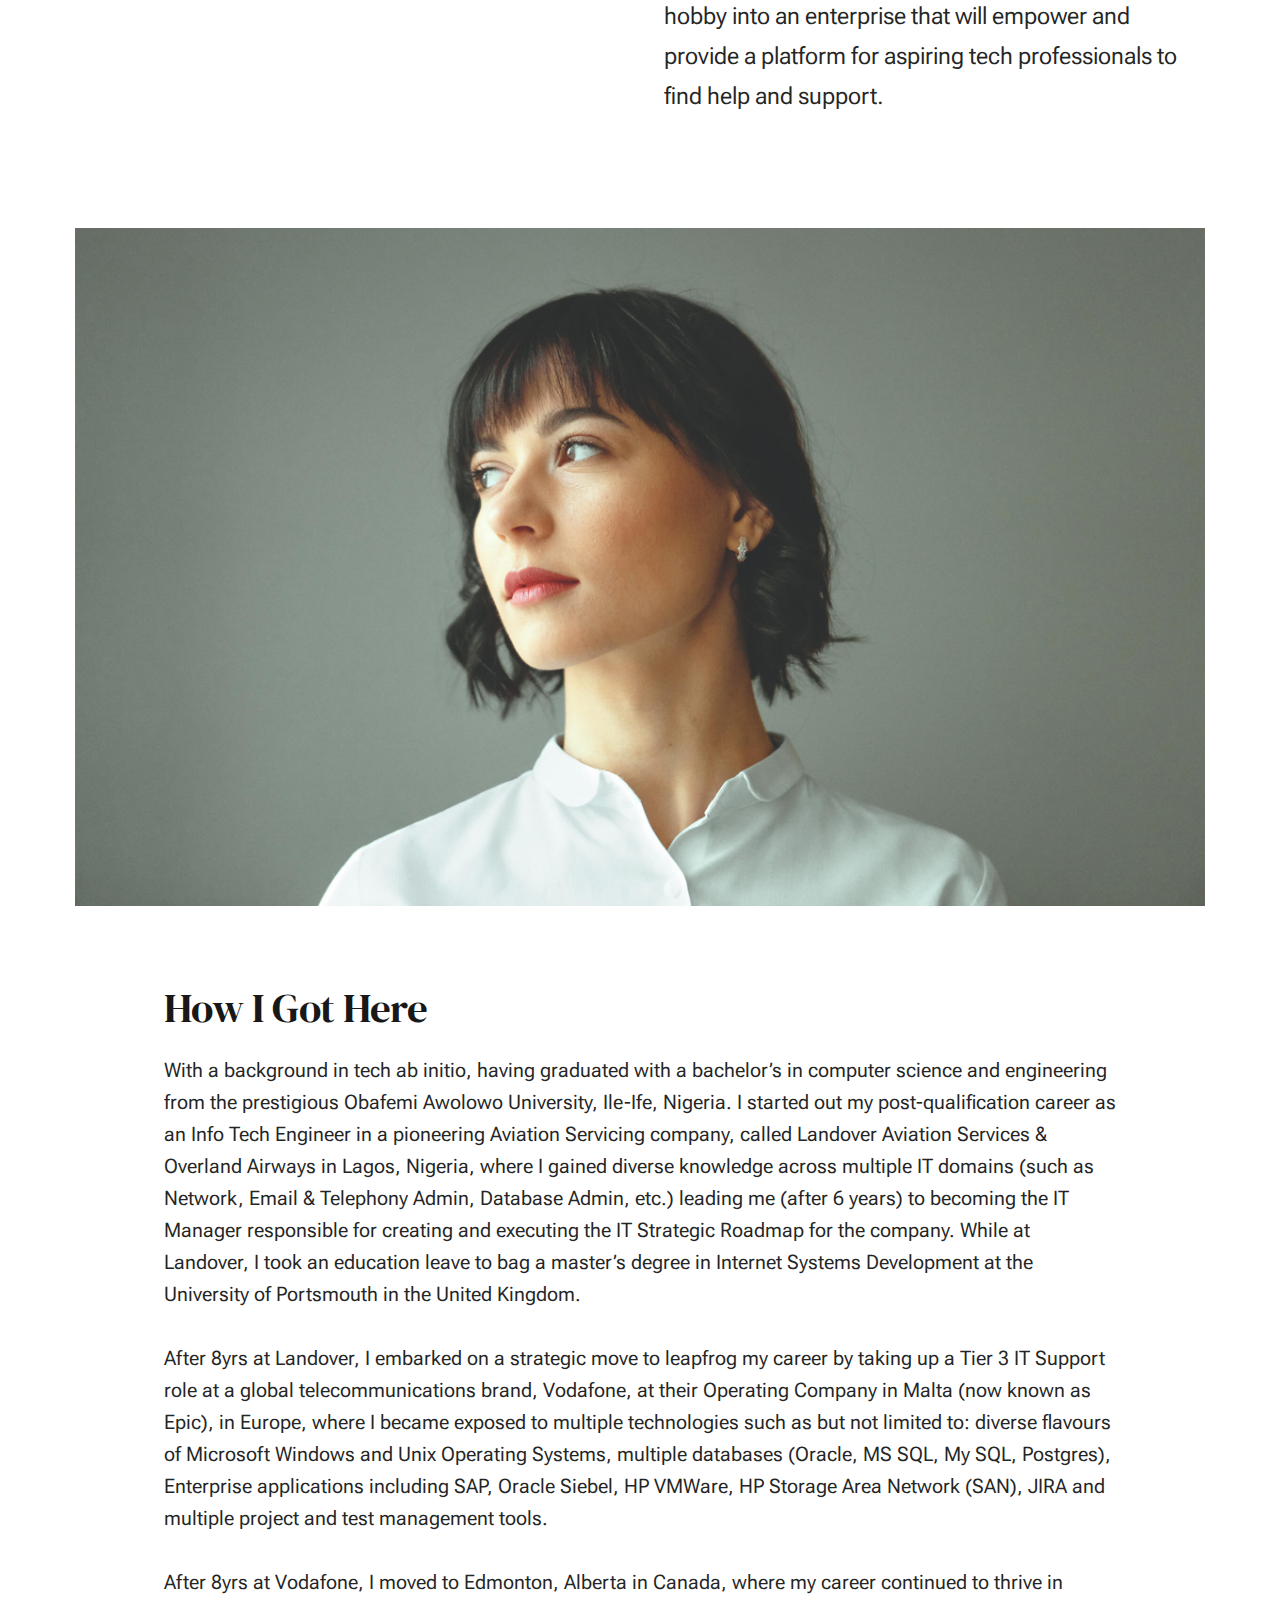
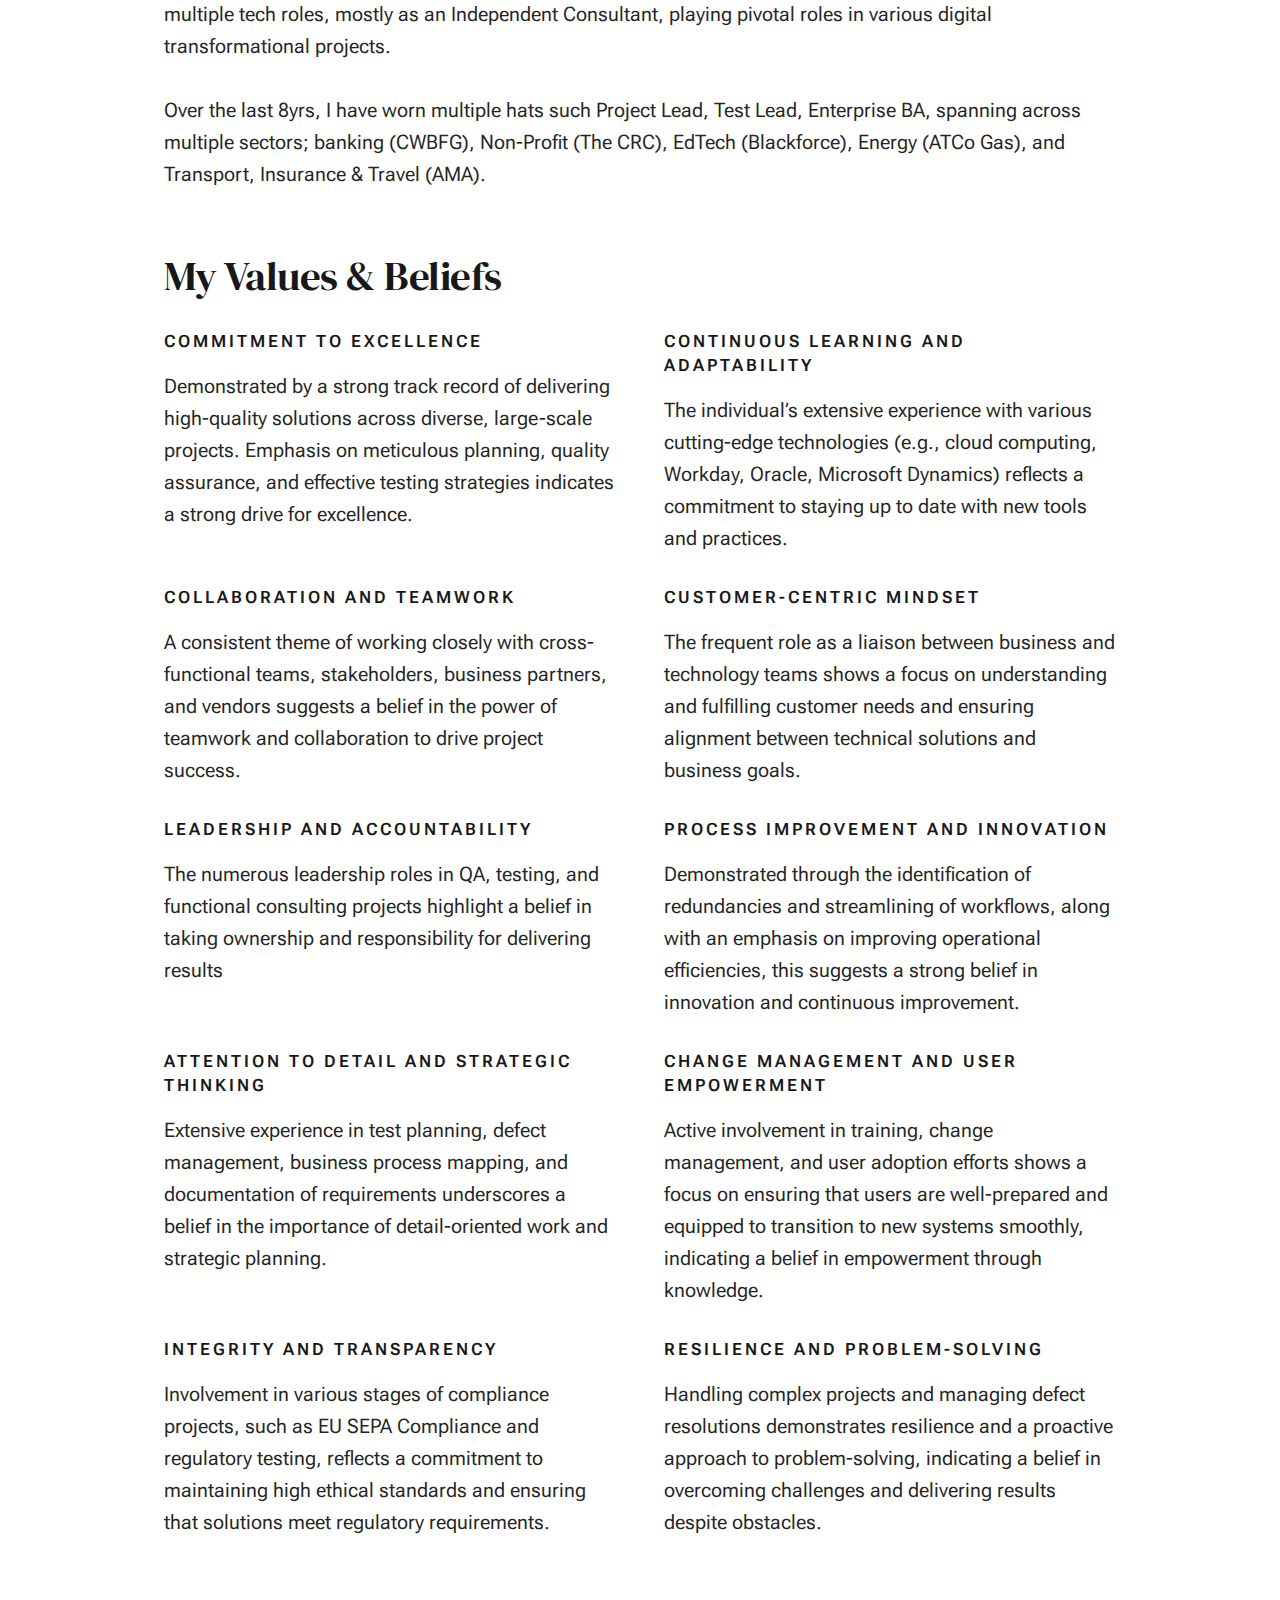
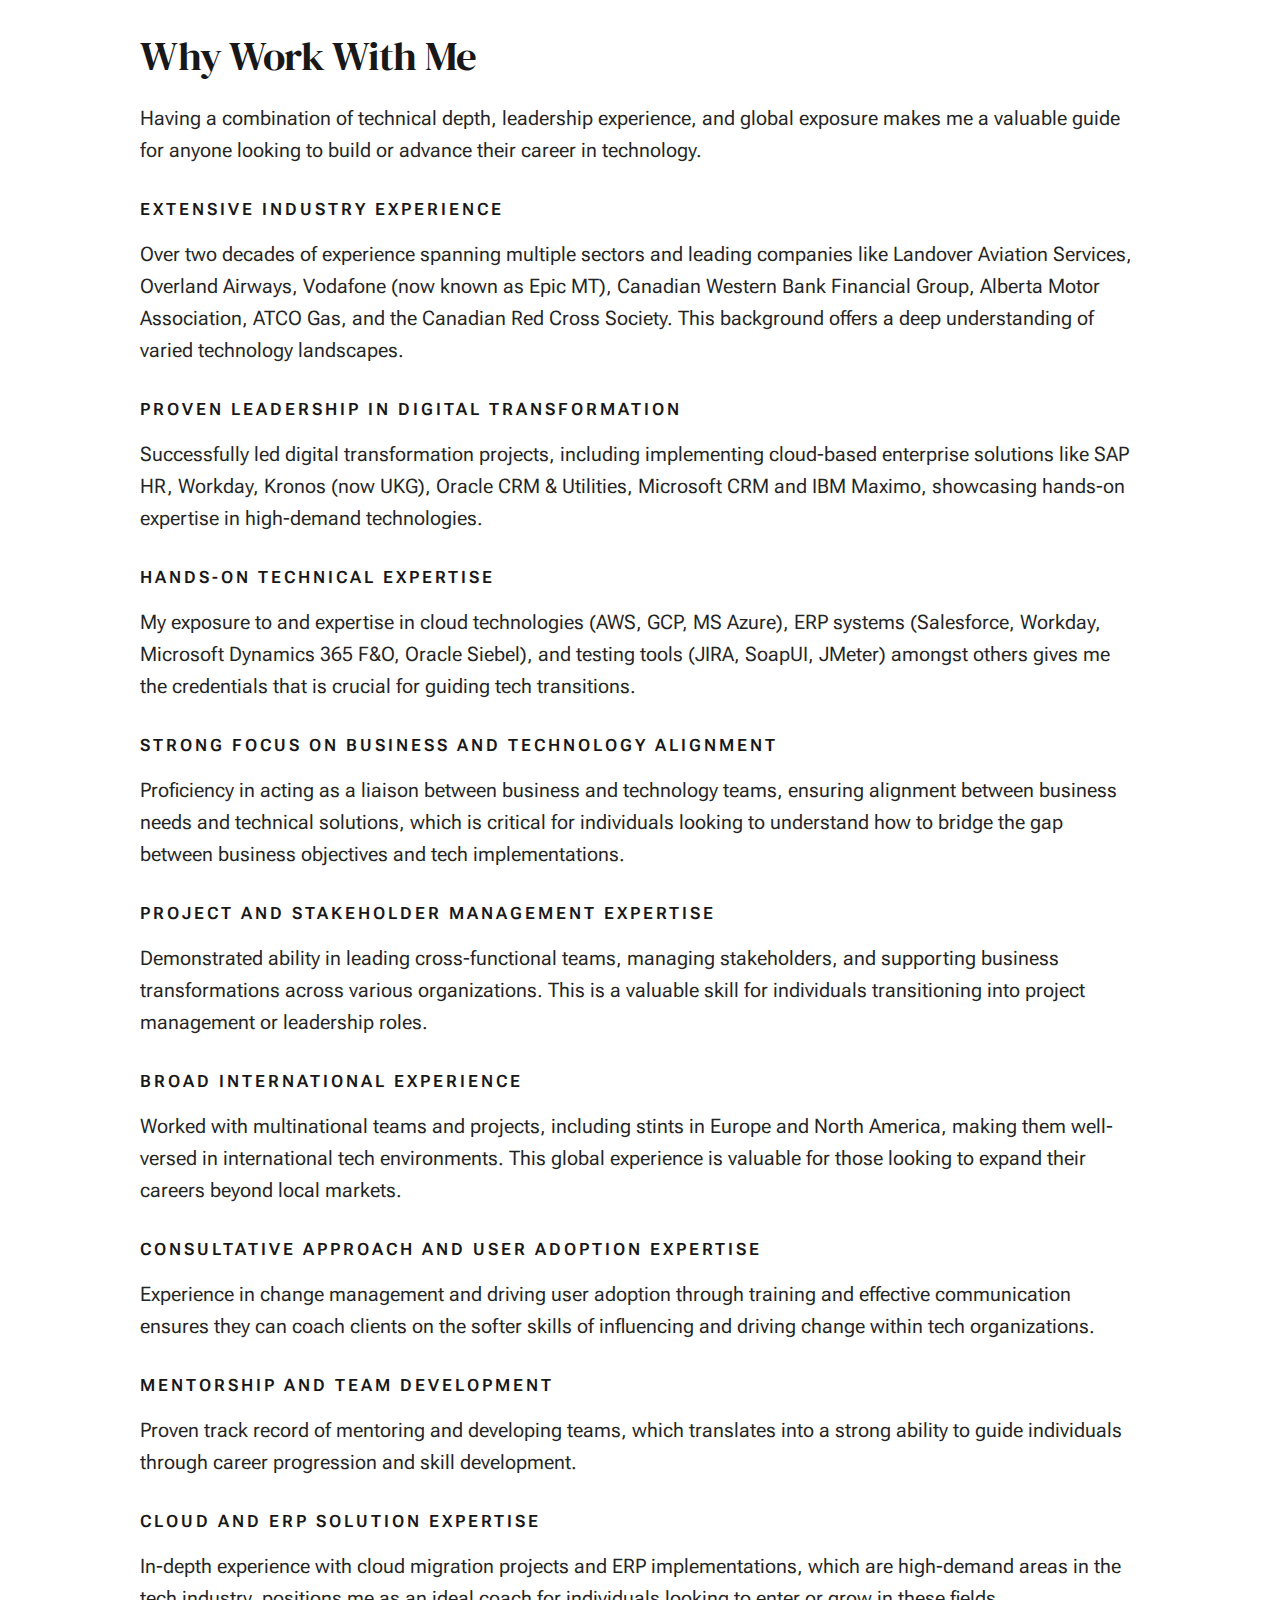
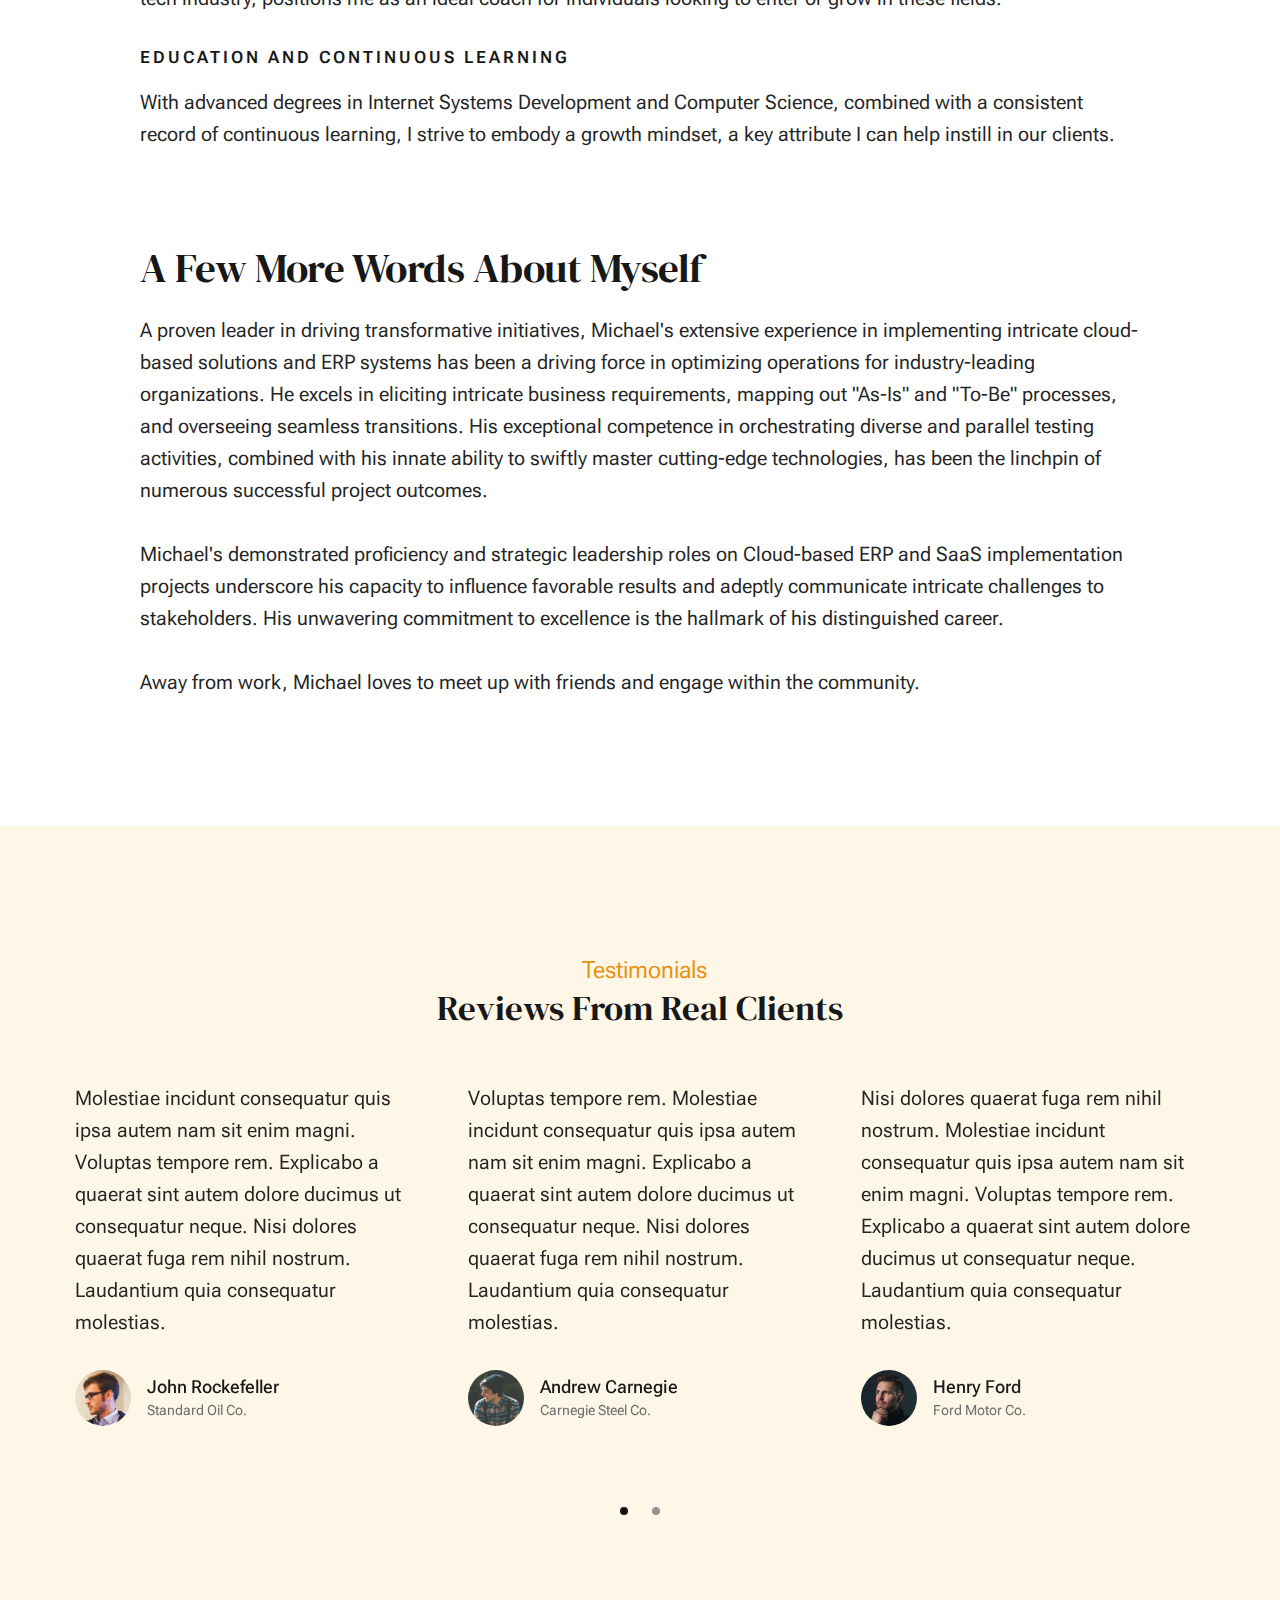
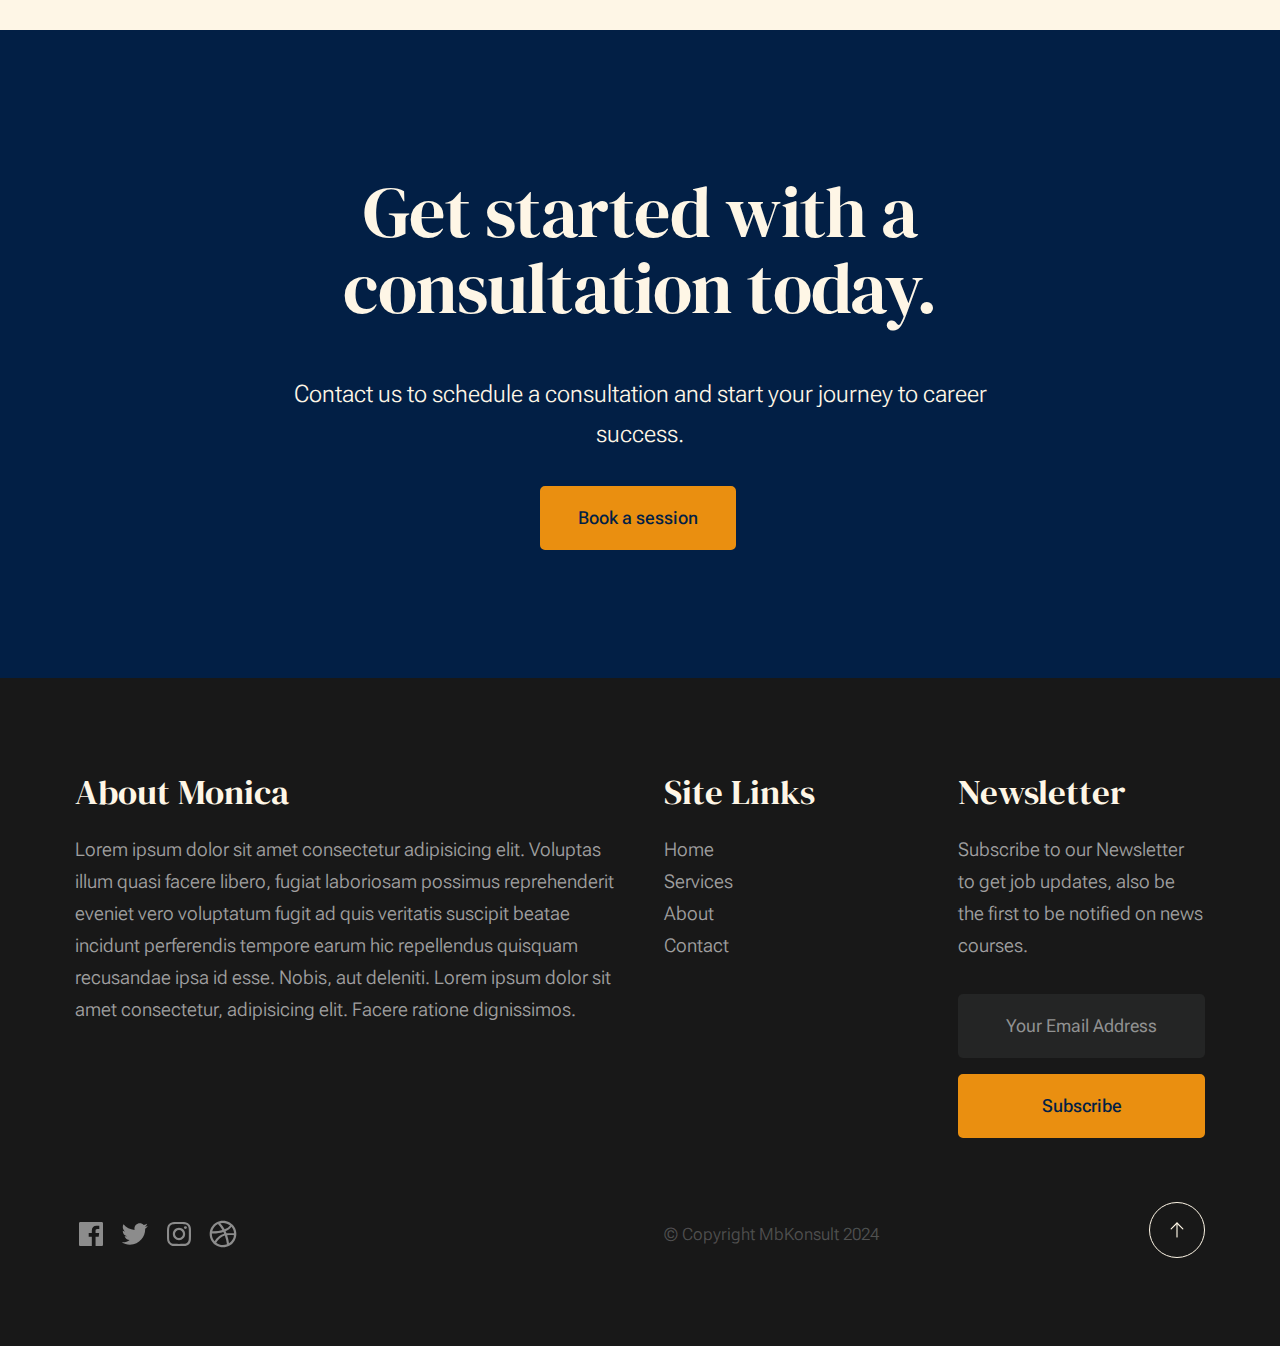
==== commit dc2c71f5: "made changes" ====
--- a/about.html
+++ b/about.html
@@ -6,7 +6,7 @@
     ================================================== -->
     <meta charset="utf-8">
     <meta name="viewport" content="width=device-width, initial-scale=1">
-    <title>About - Monica</title>
+    <title>About - MbKonsult</title>
 
     <script>
         document.documentElement.classList.remove('no-js');
@@ -533,7 +533,7 @@
                     <h3>Newsletter</h3>
 
                     <p>
-                    Lorem ipsum dolor sit amet consectetur, adipisicing elit. Facere ratione dignissimos.
+                    Subscribe to our Newsletter to get job updates, also be the first to be notified on news courses.
                     </p>
 
                     <div class="subscribe-form">
